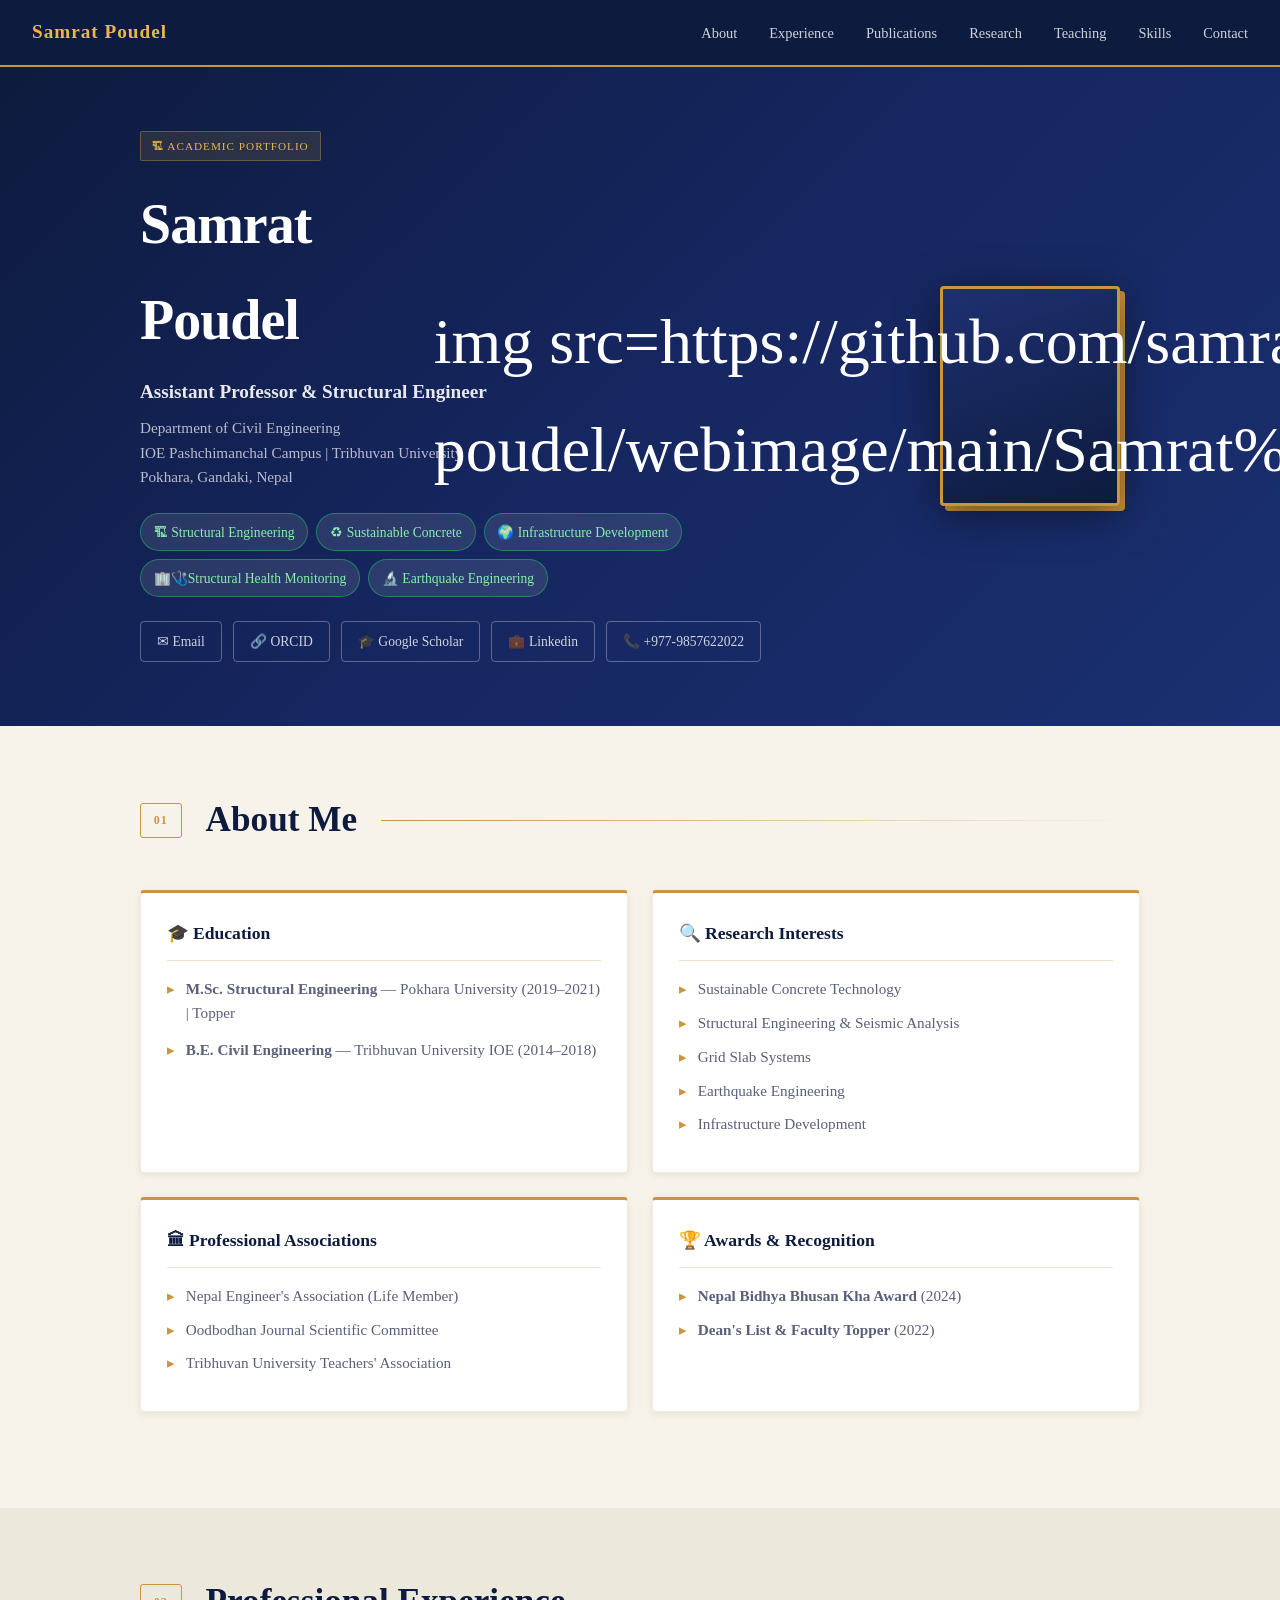
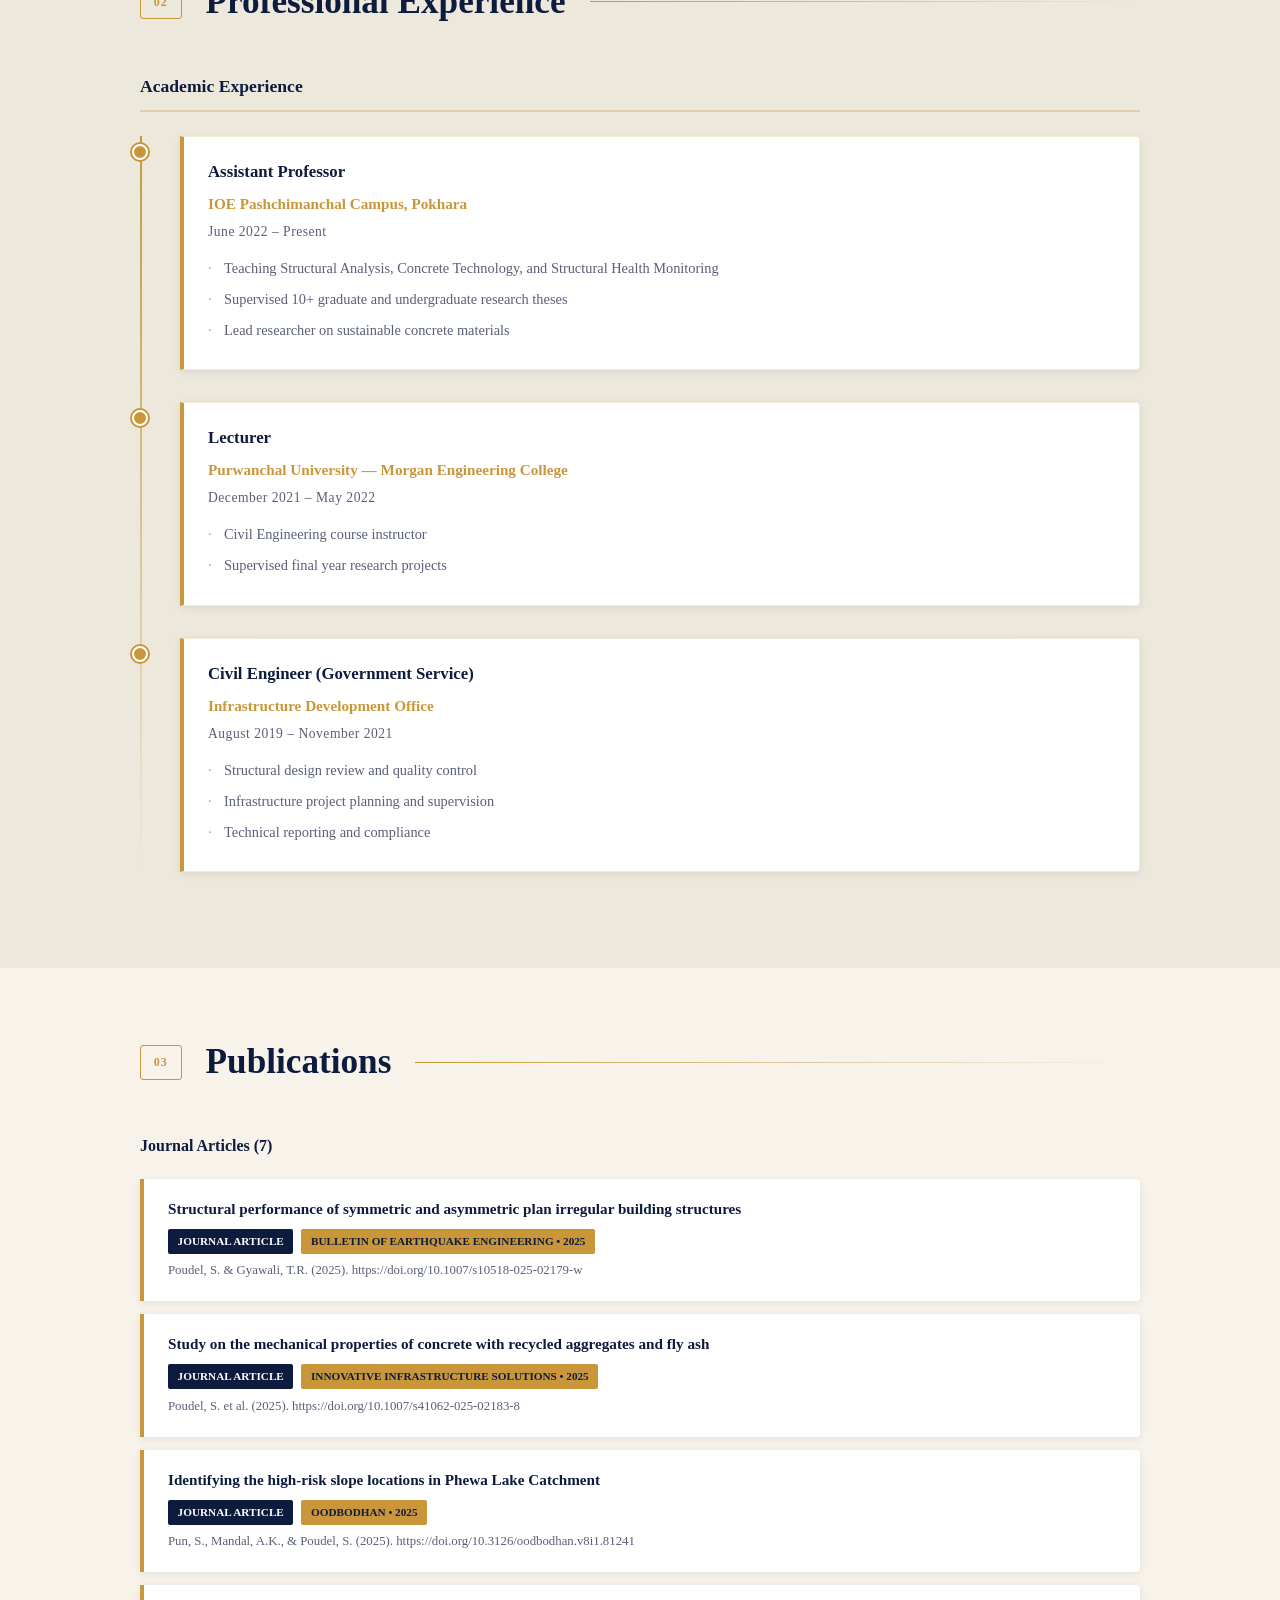
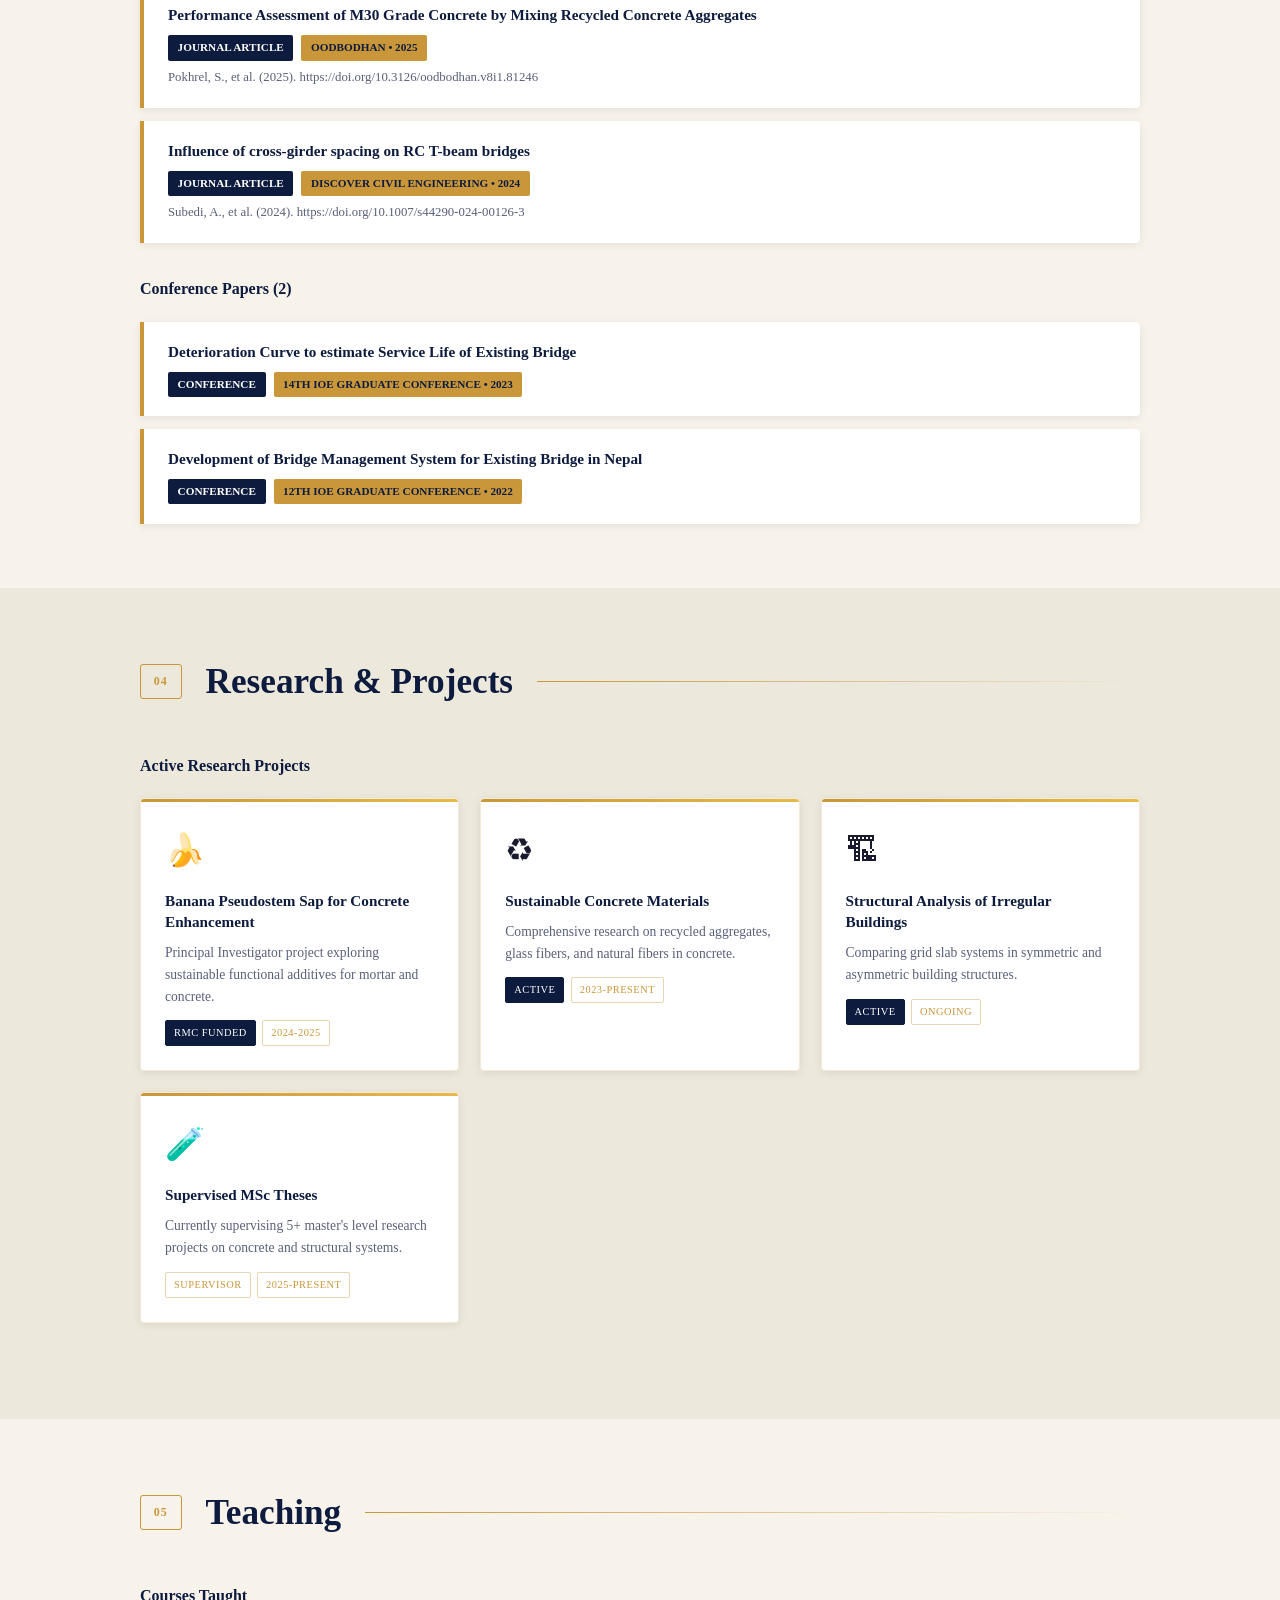
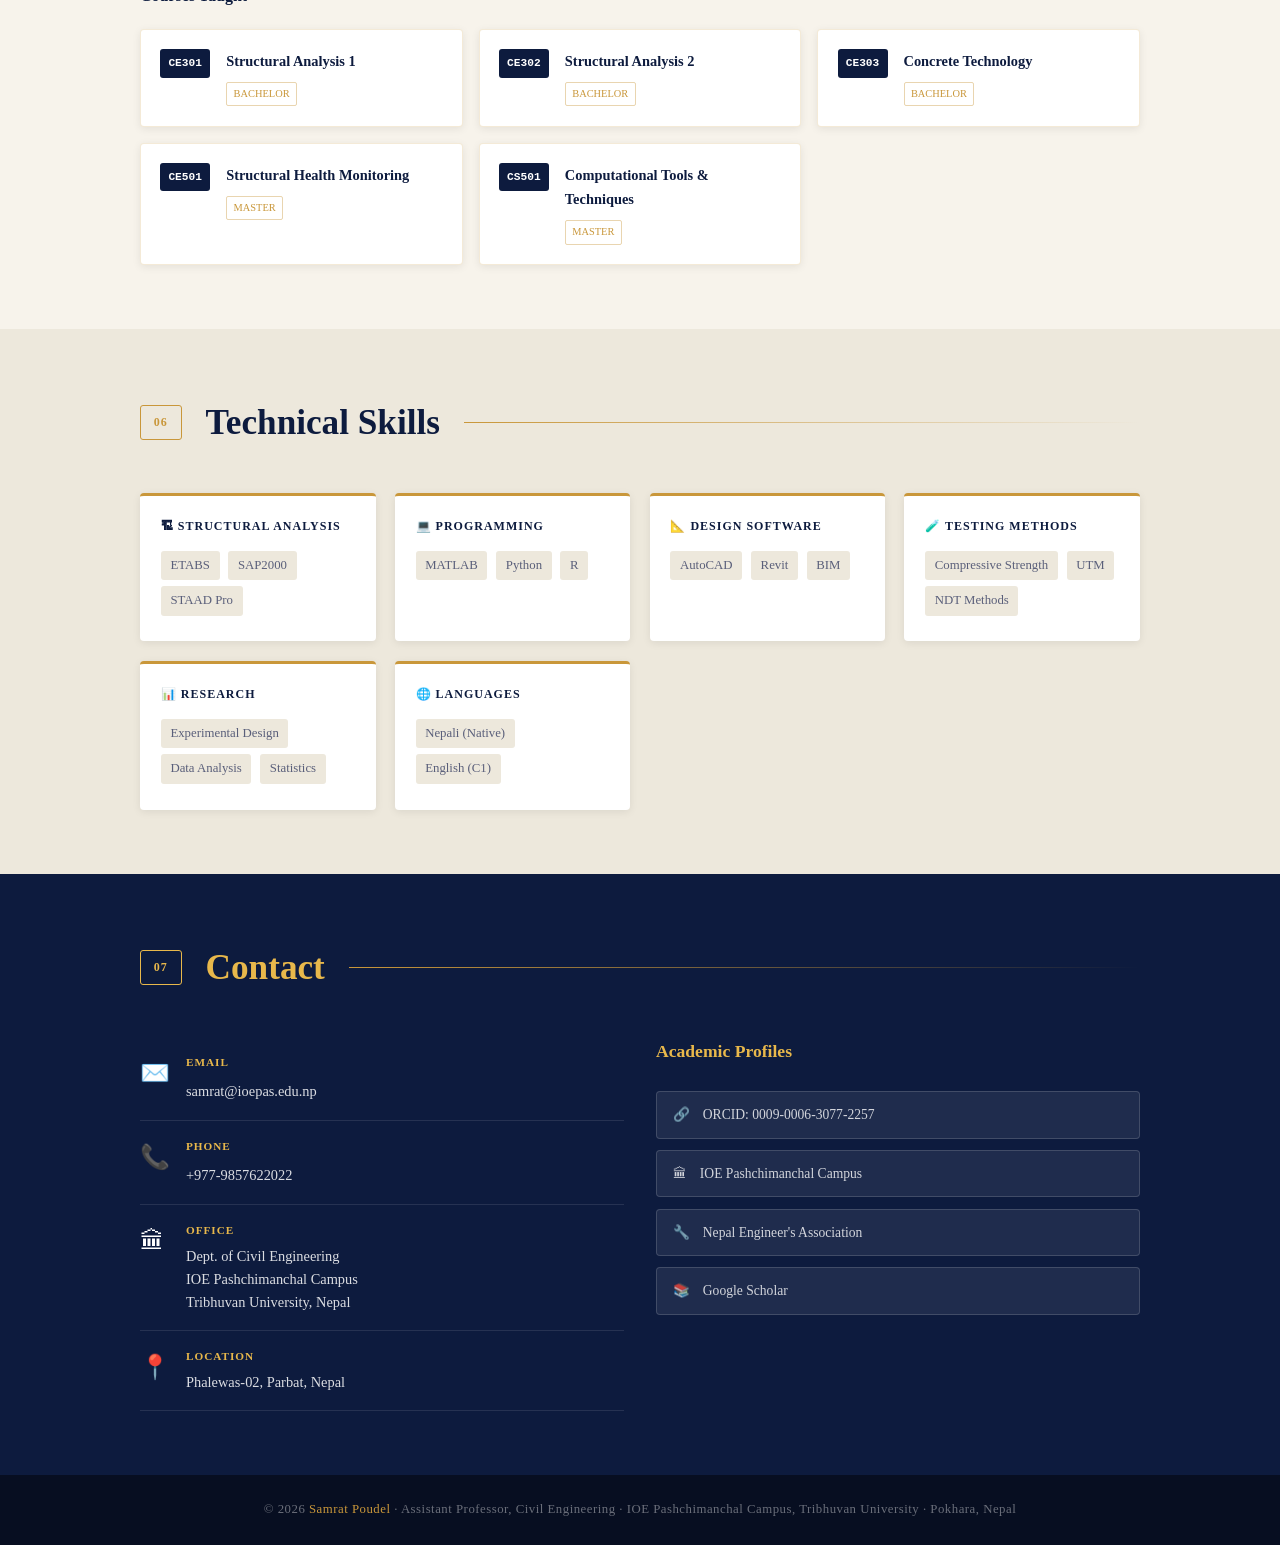
==== index.html @ 05019af2 "Update index.html" ====
<!DOCTYPE html>
<html lang="en">
<head>
  <meta charset="UTF-8">
  <meta name="viewport" content="width=device-width, initial-scale=1.0">
  <title>Samrat Poudel - Assistant Professor, Structural Engineering</title>
  <meta name="description" content="Samrat Poudel - Assistant Professor at IOE Pashchimanchal Campus. Specializing in Structural Engineering, Sustainable Concrete Technology, and Infrastructure Development.">
  <style>
    * {
      margin: 0;
      padding: 0;
      box-sizing: border-box;
    }
    
    :root {
      --navy: #0d1b3e;
      --gold: #c9973a;
      --gold-light: #e8b84b;
      --cream: #f7f3eb;
      --warm: #ede8dc;
      --text: #1a1a2e;
      --muted: #5a5f7a;
      --white: #ffffff;
    }
    
    html {
      scroll-behavior: smooth;
    }
    
    body {
      font-family: 'Georgia', serif;
      background: var(--cream);
      color: var(--text);
      line-height: 1.7;
      font-size: 16px;
    }
    
    /* Navigation */
    nav {
      position: sticky;
      top: 0;
      z-index: 200;
      background: var(--navy);
      border-bottom: 2px solid var(--gold);
      padding: 1rem 2rem;
      display: flex;
      justify-content: space-between;
      align-items: center;
    }
    
    .nav-brand {
      font-size: 1.2rem;
      color: var(--gold-light);
      font-weight: bold;
      letter-spacing: 1px;
    }
    
    .nav-links {
      display: flex;
      list-style: none;
      gap: 2rem;
    }
    
    .nav-links a {
      color: rgba(255,255,255,0.8);
      text-decoration: none;
      font-size: 0.9rem;
      transition: color 0.3s;
    }
    
    .nav-links a:hover {
      color: var(--gold-light);
    }
    
    /* Hero Section */
    #hero {
      background: linear-gradient(135deg, var(--navy) 0%, #162660 50%, #1a3070 100%);
      color: var(--white);
      padding: 4rem 2rem;
      position: relative;
      overflow: hidden;
    }
    
    .hero-content {
      max-width: 1000px;
      margin: 0 auto;
      display: grid;
      grid-template-columns: 1fr 200px;
      gap: 2rem;
      align-items: center;
    }
    
    .hero-text h1 {
      font-size: 3.5rem;
      margin-bottom: 0.5rem;
      font-weight: bold;
      letter-spacing: -1px;
    }
    
    .hero-subtitle {
      font-size: 1.2rem;
      color: rgba(255,255,255,0.9);
      margin-bottom: 0.5rem;
      font-weight: bold;
    }
    
    .hero-dept {
      font-size: 0.95rem;
      color: rgba(255,255,255,0.7);
      margin-bottom: 1.5rem;
      line-height: 1.6;
    }
    
    .hero-tags {
      display: flex;
      flex-wrap: wrap;
      gap: 0.5rem;
      margin-bottom: 1.5rem;
    }
    
    .tag {
      background: rgba(255,255,255,0.1);
      border: 1px solid rgba(34,197,94,0.5);
      color: #86efac;
      padding: 0.4rem 0.8rem;
      border-radius: 20px;
      font-size: 0.85rem;
      font-weight: 500;
    }
    
    .hero-links {
      display: flex;
      flex-wrap: wrap;
      gap: 0.7rem;
    }
    
    .hero-links a {
      display: inline-block;
      padding: 0.5rem 1rem;
      border: 1px solid rgba(255,255,255,0.3);
      color: rgba(255,255,255,0.8);
      text-decoration: none;
      border-radius: 4px;
      font-size: 0.85rem;
      transition: all 0.3s;
    }
    
    .hero-links a:hover {
      background: rgba(201,151,58,0.2);
      border-color: var(--gold);
      color: var(--gold-light);
    }
    
    .hero-photo {
      width: 180px;
      height: 220px;
      border: 3px solid var(--gold);
      border-radius: 4px;
      background: linear-gradient(160deg, #1e3070, #0d1b3e);
      display: flex;
      align-items: center;
      justify-content: center;
      font-size: 4rem;
      box-shadow: 0 8px 40px rgba(0,0,0,0.5), 5px 5px 0 var(--gold);
    }
    
    /* Sections */
    section {
      padding: 4rem 2rem;
    }
    
    .bg-cream { background: var(--cream); }
    .bg-warm { background: var(--warm); }
    .bg-navy { background: var(--navy); color: var(--white); }
    
    .section-container {
      max-width: 1000px;
      margin: 0 auto;
    }
    
    .section-header {
      display: flex;
      align-items: center;
      gap: 1.5rem;
      margin-bottom: 2.5rem;
    }
    
    .section-num {
      font-size: 0.75rem;
      color: var(--gold);
      border: 1px solid var(--gold);
      padding: 0.4rem 0.8rem;
      border-radius: 3px;
      font-weight: bold;
      text-transform: uppercase;
      letter-spacing: 1px;
    }
    
    .section-title {
      font-size: 2.2rem;
      color: var(--navy);
      font-weight: bold;
    }
    
    .bg-navy .section-title {
      color: var(--gold-light);
    }
    
    .section-line {
      flex: 1;
      height: 1px;
      background: linear-gradient(90deg, var(--gold), transparent);
    }
    
    /* Info Cards */
    .info-grid {
      display: grid;
      grid-template-columns: 1fr 1fr;
      gap: 1.5rem;
      margin-bottom: 2rem;
    }
    
    .info-card {
      background: var(--white);
      border: 1px solid rgba(201,151,58,0.2);
      border-top: 3px solid var(--gold);
      border-radius: 4px;
      padding: 1.6rem;
      box-shadow: 0 2px 8px rgba(0,0,0,0.08);
    }
    
    .info-card h3 {
      font-size: 1.1rem;
      color: var(--navy);
      margin-bottom: 1rem;
      padding-bottom: 0.7rem;
      border-bottom: 1px solid rgba(201,151,58,0.3);
    }
    
    .info-card ul {
      list-style: none;
    }
    
    .info-card li {
      color: var(--muted);
      margin-bottom: 0.6rem;
      padding-left: 1.2rem;
      position: relative;
      font-size: 0.95rem;
      line-height: 1.6;
    }
    
    .info-card li:before {
      content: '▸';
      color: var(--gold);
      position: absolute;
      left: 0;
    }
    
    /* Timeline */
    .timeline {
      position: relative;
      padding-left: 2.5rem;
    }
    
    .timeline:before {
      content: '';
      position: absolute;
      left: 0;
      top: 0;
      bottom: 0;
      width: 2px;
      background: linear-gradient(180deg, var(--gold), transparent);
    }
    
    .timeline-item {
      position: relative;
      margin-bottom: 2rem;
    }
    
    .timeline-item:before {
      content: '';
      position: absolute;
      left: -3rem;
      top: 0.5rem;
      width: 12px;
      height: 12px;
      border-radius: 50%;
      background: var(--gold);
      border: 2px solid var(--white);
      box-shadow: 0 0 0 2px var(--gold);
    }
    
    .timeline-card {
      background: var(--white);
      border: 1px solid rgba(201,151,58,0.2);
      border-left: 4px solid var(--gold);
      border-radius: 0 4px 4px 0;
      padding: 1.3rem 1.5rem;
      box-shadow: 0 2px 8px rgba(0,0,0,0.08);
      transition: transform 0.2s;
    }
    
    .timeline-card:hover {
      transform: translateX(4px);
    }
    
    .timeline-role {
      font-size: 1.05rem;
      color: var(--navy);
      font-weight: bold;
      margin-bottom: 0.3rem;
    }
    
    .timeline-org {
      color: var(--gold);
      font-weight: 600;
      font-size: 0.95rem;
      margin-bottom: 0.2rem;
    }
    
    .timeline-date {
      color: var(--muted);
      font-size: 0.85rem;
      margin-bottom: 0.8rem;
      letter-spacing: 0.5px;
    }
    
    .timeline-card ul {
      list-style: none;
    }
    
    .timeline-card li {
      color: var(--muted);
      font-size: 0.9rem;
      margin-bottom: 0.4rem;
      padding-left: 1rem;
      position: relative;
    }
    
    .timeline-card li:before {
      content: '·';
      color: var(--gold);
      position: absolute;
      left: 0;
    }
    
    /* Publications */
    .pub-list {
      display: flex;
      flex-direction: column;
      gap: 0.8rem;
    }
    
    .pub-item {
      background: var(--white);
      border-left: 4px solid var(--gold);
      border-radius: 0 4px 4px 0;
      padding: 1.2rem 1.5rem;
      box-shadow: 0 2px 8px rgba(0,0,0,0.08);
      transition: transform 0.2s;
    }
    
    .pub-item:hover {
      transform: translateX(4px);
    }
    
    .pub-title {
      font-size: 0.95rem;
      color: var(--navy);
      font-weight: bold;
      margin-bottom: 0.5rem;
      line-height: 1.5;
    }
    
    .pub-meta {
      display: flex;
      gap: 0.5rem;
      flex-wrap: wrap;
      margin-top: 0.5rem;
      font-size: 0.8rem;
    }
    
    .badge-pub {
      background: var(--navy);
      color: var(--white);
      padding: 0.2rem 0.6rem;
      border-radius: 2px;
      text-transform: uppercase;
      font-size: 0.7rem;
      font-weight: 600;
    }
    
    .badge-pub.gold {
      background: var(--gold);
      color: var(--navy);
    }
    
    .pub-cite {
      font-size: 0.8rem;
      color: var(--muted);
      margin-top: 0.4rem;
    }
    
    /* Cards Grid */
    .cards-grid {
      display: grid;
      grid-template-columns: repeat(auto-fill, minmax(280px, 1fr));
      gap: 1.3rem;
      margin-bottom: 2rem;
    }
    
    .card {
      background: var(--white);
      border: 1px solid rgba(201,151,58,0.2);
      border-radius: 4px;
      padding: 1.5rem;
      box-shadow: 0 2px 8px rgba(0,0,0,0.08);
      position: relative;
      overflow: hidden;
      transition: transform 0.2s, box-shadow 0.2s;
    }
    
    .card:before {
      content: '';
      position: absolute;
      top: 0;
      left: 0;
      right: 0;
      height: 3px;
      background: linear-gradient(90deg, var(--gold), var(--gold-light));
    }
    
    .card:hover {
      transform: translateY(-4px);
      box-shadow: 0 8px 24px rgba(0,0,0,0.12);
    }
    
    .card-icon {
      font-size: 2rem;
      margin-bottom: 0.8rem;
    }
    
    .card h3 {
      font-size: 0.95rem;
      color: var(--navy);
      margin-bottom: 0.6rem;
      line-height: 1.4;
      font-weight: bold;
    }
    
    .card p {
      font-size: 0.85rem;
      color: var(--muted);
      line-height: 1.6;
    }
    
    .card-tags {
      display: flex;
      flex-wrap: wrap;
      gap: 0.4rem;
      margin-top: 0.8rem;
    }
    
    .card-tag {
      font-size: 0.65rem;
      color: var(--gold);
      border: 1px solid rgba(201,151,58,0.4);
      padding: 0.2rem 0.5rem;
      border-radius: 2px;
      text-transform: uppercase;
      letter-spacing: 0.5px;
    }
    
    .card-tag.active {
      background: var(--navy);
      color: var(--white);
      border-color: var(--navy);
    }
    
    /* Courses */
    .courses-grid {
      display: grid;
      grid-template-columns: repeat(auto-fill, minmax(240px, 1fr));
      gap: 1rem;
    }
    
    .course-card {
      background: var(--white);
      border: 1px solid rgba(201,151,58,0.2);
      border-radius: 4px;
      padding: 1.2rem;
      box-shadow: 0 2px 8px rgba(0,0,0,0.08);
      display: flex;
      gap: 1rem;
      align-items: flex-start;
      transition: transform 0.2s;
    }
    
    .course-card:hover {
      transform: translateY(-2px);
    }
    
    .course-code {
      font-family: monospace;
      font-size: 0.7rem;
      background: var(--navy);
      color: var(--white);
      padding: 0.3rem 0.5rem;
      border-radius: 3px;
      text-align: center;
      min-width: 50px;
      font-weight: 600;
    }
    
    .course-info h4 {
      font-size: 0.9rem;
      color: var(--navy);
      font-weight: bold;
      margin-bottom: 0.3rem;
    }
    
    .course-level {
      display: inline-block;
      font-size: 0.65rem;
      color: var(--gold);
      border: 1px solid rgba(201,151,58,0.4);
      padding: 0.15rem 0.4rem;
      border-radius: 2px;
      text-transform: uppercase;
    }
    
    /* Skills */
    .skills-grid {
      display: grid;
      grid-template-columns: repeat(auto-fill, minmax(200px, 1fr));
      gap: 1.2rem;
    }
    
    .skill-group {
      background: var(--white);
      border-radius: 4px;
      padding: 1.3rem;
      box-shadow: 0 2px 8px rgba(0,0,0,0.08);
      border-top: 3px solid var(--gold);
    }
    
    .skill-group h4 {
      font-size: 0.75rem;
      color: var(--navy);
      text-transform: uppercase;
      letter-spacing: 1px;
      margin-bottom: 0.8rem;
      font-weight: bold;
    }
    
    .skill-pill {
      display: inline-block;
      font-size: 0.8rem;
      color: var(--muted);
      background: var(--warm);
      border-radius: 3px;
      padding: 0.25rem 0.6rem;
      margin-bottom: 0.3rem;
      margin-right: 0.3rem;
    }
    
    /* Contact */
    .contact-grid {
      display: grid;
      grid-template-columns: 1fr 1fr;
      gap: 2rem;
    }
    
    .contact-item {
      display: flex;
      gap: 1rem;
      padding: 1rem 0;
      border-bottom: 1px solid rgba(255,255,255,0.1);
    }
    
    .contact-icon {
      font-size: 1.5rem;
      min-width: 30px;
    }
    
    .contact-detail h4 {
      font-size: 0.7rem;
      text-transform: uppercase;
      color: var(--gold-light);
      margin-bottom: 0.3rem;
      letter-spacing: 1px;
      font-weight: bold;
    }
    
    .contact-detail p, .contact-detail a {
      font-size: 0.9rem;
      color: rgba(255,255,255,0.85);
      text-decoration: none;
      line-height: 1.6;
    }
    
    .contact-detail a:hover {
      color: var(--gold-light);
    }
    
    .profile-links {
      display: flex;
      flex-direction: column;
      gap: 0.7rem;
    }
    
    .profile-links h3 {
      font-size: 1.1rem;
      color: var(--gold-light);
      margin-bottom: 0.8rem;
      font-weight: bold;
    }
    
    .profile-link {
      display: flex;
      align-items: center;
      gap: 0.8rem;
      padding: 0.7rem 1rem;
      background: rgba(255,255,255,0.08);
      border: 1px solid rgba(255,255,255,0.15);
      border-radius: 4px;
      text-decoration: none;
      color: rgba(255,255,255,0.8);
      font-size: 0.85rem;
      transition: all 0.3s;
    }
    
    .profile-link:hover {
      background: rgba(201,151,58,0.15);
      border-color: rgba(201,151,58,0.4);
      color: var(--gold-light);
    }
    
    /* Footer */
    footer {
      background: #070e21;
      color: rgba(255,255,255,0.4);
      text-align: center;
      padding: 1.5rem;
      font-size: 0.8rem;
      letter-spacing: 0.5px;
    }
    
    footer span {
      color: var(--gold);
    }
    
    /* Responsive */
    @media (max-width: 768px) {
      .hero-content {
        grid-template-columns: 1fr;
      }
      
      .hero-photo {
        display: none;
      }
      
      .info-grid, .contact-grid {
        grid-template-columns: 1fr;
      }
      
      .nav-links {
        display: none;
      }
      
      .section-title {
        font-size: 1.8rem;
      }
      
      .hero-text h1 {
        font-size: 2.5rem;
      }
    }
  </style>
</head>
<body>

<!-- Navigation -->
<nav>
  <div class="nav-brand">Samrat Poudel</div>
  <ul class="nav-links">
    <li><a href="#about">About</a></li>
    <li><a href="#experience">Experience</a></li>
    <li><a href="#publications">Publications</a></li>
    <li><a href="#research">Research</a></li>
    <li><a href="#teaching">Teaching</a></li>
    <li><a href="#skills">Skills</a></li>
    <li><a href="#contact">Contact</a></li>
  </ul>
</nav>

<!-- Hero -->
<section id="hero">
  <div class="hero-content">
    <div class="hero-text">
      <div class="hero-tag" style="display: inline-block; font-size: 0.7rem; color: var(--gold-light); background: rgba(201,151,58,0.15); border: 1px solid rgba(201,151,58,0.4); padding: 0.3rem 0.7rem; border-radius: 2px; margin-bottom: 1rem; text-transform: uppercase; letter-spacing: 1px;">🏗 Academic Portfolio</div>
      <h1>Samrat<br>Poudel</h1>
      <p class="hero-subtitle">Assistant Professor & Structural Engineer </p>
      <p class="hero-dept">Department of Civil Engineering<br>IOE Pashchimanchal Campus | Tribhuvan University<br>Pokhara, Gandaki, Nepal</p>
      <div class="hero-tags">
        <span class="tag">🏗 Structural Engineering</span>
        <span class="tag">♻ Sustainable Concrete</span>
        <span class="tag">🌍 Infrastructure Development</span>
        <span class="tag">🏢🩺Structural Health Monitoring</span>
        <span class="tag">🔬 Earthquake Engineering</span>
      </div>
      <div class="hero-links">
        <a href="mailto:samrat@ioepas.edu.np">✉ Email</a>
        <a href="https://orcid.org/0009-0006-3077-2257" target="_blank">🔗 ORCID</a>
        <a href="https://scholar.google.com/citations?user=jERHrbAAAAAJ&hl=en&authuser=2">🎓 Google Scholar</a>
        <a href="https://www.linkedin.com/in/samrat-poudel-b342bb174/">💼 Linkedin</a>
        <a href="tel:+9779857622022">📞 +977-9857622022</a>
      </div>
    </div>
    <div class="hero-photo">img src=https://github.com/samrat-poudel/webimage/main/Samrat%20Photo.jpeg</div>
  </div>
</section>

<!-- About -->
<section id="about" class="bg-cream">
  <div class="section-container">
    <div class="section-header">
      <span class="section-num">01</span>
      <h2 class="section-title">About Me</h2>
      <div class="section-line"></div>
    </div>
    <div class="info-grid">
      <div class="info-card">
        <h3>🎓 Education</h3>
        <ul>
          <li><strong>M.Sc. Structural Engineering</strong> — Pokhara University (2019–2021) | Topper</li>
          <li style="margin-top: 0.8rem;"><strong>B.E. Civil Engineering</strong> — Tribhuvan University IOE (2014–2018)</li>
        </ul>
      </div>
      <div class="info-card">
        <h3>🔍 Research Interests</h3>
        <ul>
          <li>Sustainable Concrete Technology</li>
          <li>Structural Engineering & Seismic Analysis</li>
          <li>Grid Slab Systems</li>
          <li>Earthquake Engineering</li>
          <li>Infrastructure Development</li>
        </ul>
      </div>
      <div class="info-card">
        <h3>🏛 Professional Associations</h3>
        <ul>
          <li>Nepal Engineer's Association (Life Member)</li>
          <li>Oodbodhan Journal Scientific Committee</li>
          <li>Tribhuvan University Teachers' Association</li>
        </ul>
      </div>
      <div class="info-card">
        <h3>🏆 Awards & Recognition</h3>
        <ul>
          <li><strong>Nepal Bidhya Bhusan Kha Award</strong> (2024)</li>
          <li><strong>Dean's List & Faculty Topper</strong> (2022)</li>
        </ul>
      </div>
    </div>
  </div>
</section>

<!-- Experience -->
<section id="experience" class="bg-warm">
  <div class="section-container">
    <div class="section-header">
      <span class="section-num">02</span>
      <h2 class="section-title">Professional Experience</h2>
      <div class="section-line"></div>
    </div>
    
    <h3 style="font-size: 1.1rem; color: var(--navy); margin-bottom: 1.5rem; padding-bottom: 0.5rem; border-bottom: 2px solid rgba(201,151,58,0.3); font-weight: bold;">Academic Experience</h3>
    
    <div class="timeline">
      <div class="timeline-item">
        <div class="timeline-card">
          <div class="timeline-role">Assistant Professor</div>
          <div class="timeline-org">IOE Pashchimanchal Campus, Pokhara</div>
          <div class="timeline-date">June 2022 – Present</div>
          <ul>
            <li>Teaching Structural Analysis, Concrete Technology, and Structural Health Monitoring</li>
            <li>Supervised 10+ graduate and undergraduate research theses</li>
            <li>Lead researcher on sustainable concrete materials</li>
          </ul>
        </div>
      </div>
      <div class="timeline-item">
        <div class="timeline-card">
          <div class="timeline-role">Lecturer</div>
          <div class="timeline-org">Purwanchal University — Morgan Engineering College</div>
          <div class="timeline-date">December 2021 – May 2022</div>
          <ul>
            <li>Civil Engineering course instructor</li>
            <li>Supervised final year research projects</li>
          </ul>
        </div>
      </div>
      <div class="timeline-item">
        <div class="timeline-card">
          <div class="timeline-role">Civil Engineer (Government Service)</div>
          <div class="timeline-org">Infrastructure Development Office</div>
          <div class="timeline-date">August 2019 – November 2021</div>
          <ul>
            <li>Structural design review and quality control</li>
            <li>Infrastructure project planning and supervision</li>
            <li>Technical reporting and compliance</li>
          </ul>
        </div>
      </div>
    </div>
  </div>
</section>

<!-- Publications -->
<section id="publications" class="bg-cream">
  <div class="section-container">
    <div class="section-header">
      <span class="section-num">03</span>
      <h2 class="section-title">Publications</h2>
      <div class="section-line"></div>
    </div>
    
    <h3 style="font-size: 1rem; color: var(--navy); margin-bottom: 1.2rem; font-weight: bold;">Journal Articles (7)</h3>
    <div class="pub-list">
      <div class="pub-item">
        <div class="pub-title">Structural performance of symmetric and asymmetric plan irregular building structures</div>
        <div class="pub-meta">
          <span class="badge-pub">Journal Article</span>
          <span class="badge-pub gold">Bulletin of Earthquake Engineering • 2025</span>
        </div>
        <div class="pub-cite">Poudel, S. & Gyawali, T.R. (2025). https://doi.org/10.1007/s10518-025-02179-w</div>
      </div>
      <div class="pub-item">
        <div class="pub-title">Study on the mechanical properties of concrete with recycled aggregates and fly ash</div>
        <div class="pub-meta">
          <span class="badge-pub">Journal Article</span>
          <span class="badge-pub gold">Innovative Infrastructure Solutions • 2025</span>
        </div>
        <div class="pub-cite">Poudel, S. et al. (2025). https://doi.org/10.1007/s41062-025-02183-8</div>
      </div>
      <div class="pub-item">
        <div class="pub-title">Identifying the high-risk slope locations in Phewa Lake Catchment</div>
        <div class="pub-meta">
          <span class="badge-pub">Journal Article</span>
          <span class="badge-pub gold">OODBODHAN • 2025</span>
        </div>
        <div class="pub-cite">Pun, S., Mandal, A.K., & Poudel, S. (2025). https://doi.org/10.3126/oodbodhan.v8i1.81241</div>
      </div>
      <div class="pub-item">
        <div class="pub-title">Performance Assessment of M30 Grade Concrete by Mixing Recycled Concrete Aggregates</div>
        <div class="pub-meta">
          <span class="badge-pub">Journal Article</span>
          <span class="badge-pub gold">OODBODHAN • 2025</span>
        </div>
        <div class="pub-cite">Pokhrel, S., et al. (2025). https://doi.org/10.3126/oodbodhan.v8i1.81246</div>
      </div>
      <div class="pub-item">
        <div class="pub-title">Influence of cross-girder spacing on RC T-beam bridges</div>
        <div class="pub-meta">
          <span class="badge-pub">Journal Article</span>
          <span class="badge-pub gold">Discover Civil Engineering • 2024</span>
        </div>
        <div class="pub-cite">Subedi, A., et al. (2024). https://doi.org/10.1007/s44290-024-00126-3</div>
      </div>
    </div>
    
    <h3 style="font-size: 1rem; color: var(--navy); margin-bottom: 1.2rem; margin-top: 2rem; font-weight: bold;">Conference Papers (2)</h3>
    <div class="pub-list">
      <div class="pub-item">
        <div class="pub-title">Deterioration Curve to estimate Service Life of Existing Bridge</div>
        <div class="pub-meta">
          <span class="badge-pub">Conference</span>
          <span class="badge-pub gold">14th IOE Graduate Conference • 2023</span>
        </div>
      </div>
      <div class="pub-item">
        <div class="pub-title">Development of Bridge Management System for Existing Bridge in Nepal</div>
        <div class="pub-meta">
          <span class="badge-pub">Conference</span>
          <span class="badge-pub gold">12th IOE Graduate Conference • 2022</span>
        </div>
      </div>
    </div>
  </div>
</section>

<!-- Research -->
<section id="research" class="bg-warm">
  <div class="section-container">
    <div class="section-header">
      <span class="section-num">04</span>
      <h2 class="section-title">Research & Projects</h2>
      <div class="section-line"></div>
    </div>
    
    <h3 style="font-size: 1rem; color: var(--navy); margin-bottom: 1.2rem; font-weight: bold;">Active Research Projects</h3>
    <div class="cards-grid">
      <div class="card">
        <div class="card-icon">🍌</div>
        <h3>Banana Pseudostem Sap for Concrete Enhancement</h3>
        <p>Principal Investigator project exploring sustainable functional additives for mortar and concrete.</p>
        <div class="card-tags">
          <span class="card-tag active">RMC Funded</span>
          <span class="card-tag">2024-2025</span>
        </div>
      </div>
      <div class="card">
        <div class="card-icon">♻</div>
        <h3>Sustainable Concrete Materials</h3>
        <p>Comprehensive research on recycled aggregates, glass fibers, and natural fibers in concrete.</p>
        <div class="card-tags">
          <span class="card-tag active">Active</span>
          <span class="card-tag">2023-Present</span>
        </div>
      </div>
      <div class="card">
        <div class="card-icon">🏗</div>
        <h3>Structural Analysis of Irregular Buildings</h3>
        <p>Comparing grid slab systems in symmetric and asymmetric building structures.</p>
        <div class="card-tags">
          <span class="card-tag active">Active</span>
          <span class="card-tag">Ongoing</span>
        </div>
      </div>
      <div class="card">
        <div class="card-icon">🧪</div>
        <h3>Supervised MSc Theses</h3>
        <p>Currently supervising 5+ master's level research projects on concrete and structural systems.</p>
        <div class="card-tags">
          <span class="card-tag">Supervisor</span>
          <span class="card-tag">2025-Present</span>
        </div>
      </div>
    </div>
  </div>
</section>

<!-- Teaching -->
<section id="teaching" class="bg-cream">
  <div class="section-container">
    <div class="section-header">
      <span class="section-num">05</span>
      <h2 class="section-title">Teaching</h2>
      <div class="section-line"></div>
    </div>
    
    <h3 style="font-size: 1rem; color: var(--navy); margin-bottom: 1.2rem; font-weight: bold;">Courses Taught</h3>
    <div class="courses-grid">
      <div class="course-card">
        <span class="course-code">CE301</span>
        <div class="course-info">
          <h4>Structural Analysis 1</h4>
          <span class="course-level">Bachelor</span>
        </div>
      </div>
      <div class="course-card">
        <span class="course-code">CE302</span>
        <div class="course-info">
          <h4>Structural Analysis 2</h4>
          <span class="course-level">Bachelor</span>
        </div>
      </div>
      <div class="course-card">
        <span class="course-code">CE303</span>
        <div class="course-info">
          <h4>Concrete Technology</h4>
          <span class="course-level">Bachelor</span>
        </div>
      </div>
      <div class="course-card">
        <span class="course-code">CE501</span>
        <div class="course-info">
          <h4>Structural Health Monitoring</h4>
          <span class="course-level">Master</span>
        </div>
      </div>
      <div class="course-card">
        <span class="course-code">CS501</span>
        <div class="course-info">
          <h4>Computational Tools & Techniques</h4>
          <span class="course-level">Master</span>
        </div>
      </div>
    </div>
  </div>
</section>

<!-- Skills -->
<section id="skills" class="bg-warm">
  <div class="section-container">
    <div class="section-header">
      <span class="section-num">06</span>
      <h2 class="section-title">Technical Skills</h2>
      <div class="section-line"></div>
    </div>
    
    <div class="skills-grid">
      <div class="skill-group">
        <h4>🏗 Structural Analysis</h4>
        <span class="skill-pill">ETABS</span>
        <span class="skill-pill">SAP2000</span>
        <span class="skill-pill">STAAD Pro</span>
      </div>
      <div class="skill-group">
        <h4>💻 Programming</h4>
        <span class="skill-pill">MATLAB</span>
        <span class="skill-pill">Python</span>
        <span class="skill-pill">R</span>
      </div>
      <div class="skill-group">
        <h4>📐 Design Software</h4>
        <span class="skill-pill">AutoCAD</span>
        <span class="skill-pill">Revit</span>
        <span class="skill-pill">BIM</span>
      </div>
      <div class="skill-group">
        <h4>🧪 Testing Methods</h4>
        <span class="skill-pill">Compressive Strength</span>
        <span class="skill-pill">UTM</span>
        <span class="skill-pill">NDT Methods</span>
      </div>
      <div class="skill-group">
        <h4>📊 Research</h4>
        <span class="skill-pill">Experimental Design</span>
        <span class="skill-pill">Data Analysis</span>
        <span class="skill-pill">Statistics</span>
      </div>
      <div class="skill-group">
        <h4>🌐 Languages</h4>
        <span class="skill-pill">Nepali (Native)</span>
        <span class="skill-pill">English (C1)</span>
      </div>
    </div>
  </div>
</section>

<!-- Contact -->
<section id="contact" class="bg-navy">
  <div class="section-container">
    <div class="section-header">
      <span class="section-num" style="border-color: var(--gold-light); color: var(--gold-light);">07</span>
      <h2 class="section-title">Contact</h2>
      <div class="section-line"></div>
    </div>
    
    <div class="contact-grid">
      <div>
        <div class="contact-item">
          <span class="contact-icon">✉️</span>
          <div class="contact-detail">
            <h4>Email</h4>
            <a href="mailto:samrat@ioepas.edu.np">samrat@ioepas.edu.np</a>
          </div>
        </div>
        <div class="contact-item">
          <span class="contact-icon">📞</span>
          <div class="contact-detail">
            <h4>Phone</h4>
            <a href="tel:+9779857622022">+977-9857622022</a>
          </div>
        </div>
        <div class="contact-item">
          <span class="contact-icon">🏛</span>
          <div class="contact-detail">
            <h4>Office</h4>
            <p>Dept. of Civil Engineering<br>IOE Pashchimanchal Campus<br>Tribhuvan University, Nepal</p>
          </div>
        </div>
        <div class="contact-item">
          <span class="contact-icon">📍</span>
          <div class="contact-detail">
            <h4>Location</h4>
            <p>Phalewas-02, Parbat, Nepal</p>
          </div>
        </div>
      </div>
      
      <div class="profile-links">
        <h3>Academic Profiles</h3>
        <a href="https://orcid.org/0009-0006-3077-2257" class="profile-link" target="_blank">
          <span>🔗</span> ORCID: 0009-0006-3077-2257
        </a>
        <a href="http://ioepas.edu.np" class="profile-link" target="_blank">
          <span>🏛</span> IOE Pashchimanchal Campus
        </a>
        <a href="https://www.nepeng.org.np/" class="profile-link" target="_blank">
          <span>🔧</span> Nepal Engineer's Association
        </a>
        <a href="https://scholar.google.com" class="profile-link" target="_blank">
          <span>📚</span> Google Scholar
        </a>
      </div>
    </div>
  </div>
</section>

<!-- Footer -->
<footer>
  <p>© 2026 <span>Samrat Poudel</span> · Assistant Professor, Civil Engineering · IOE Pashchimanchal Campus, Tribhuvan University · Pokhara, Nepal</p>
</footer>

</body>
</html>
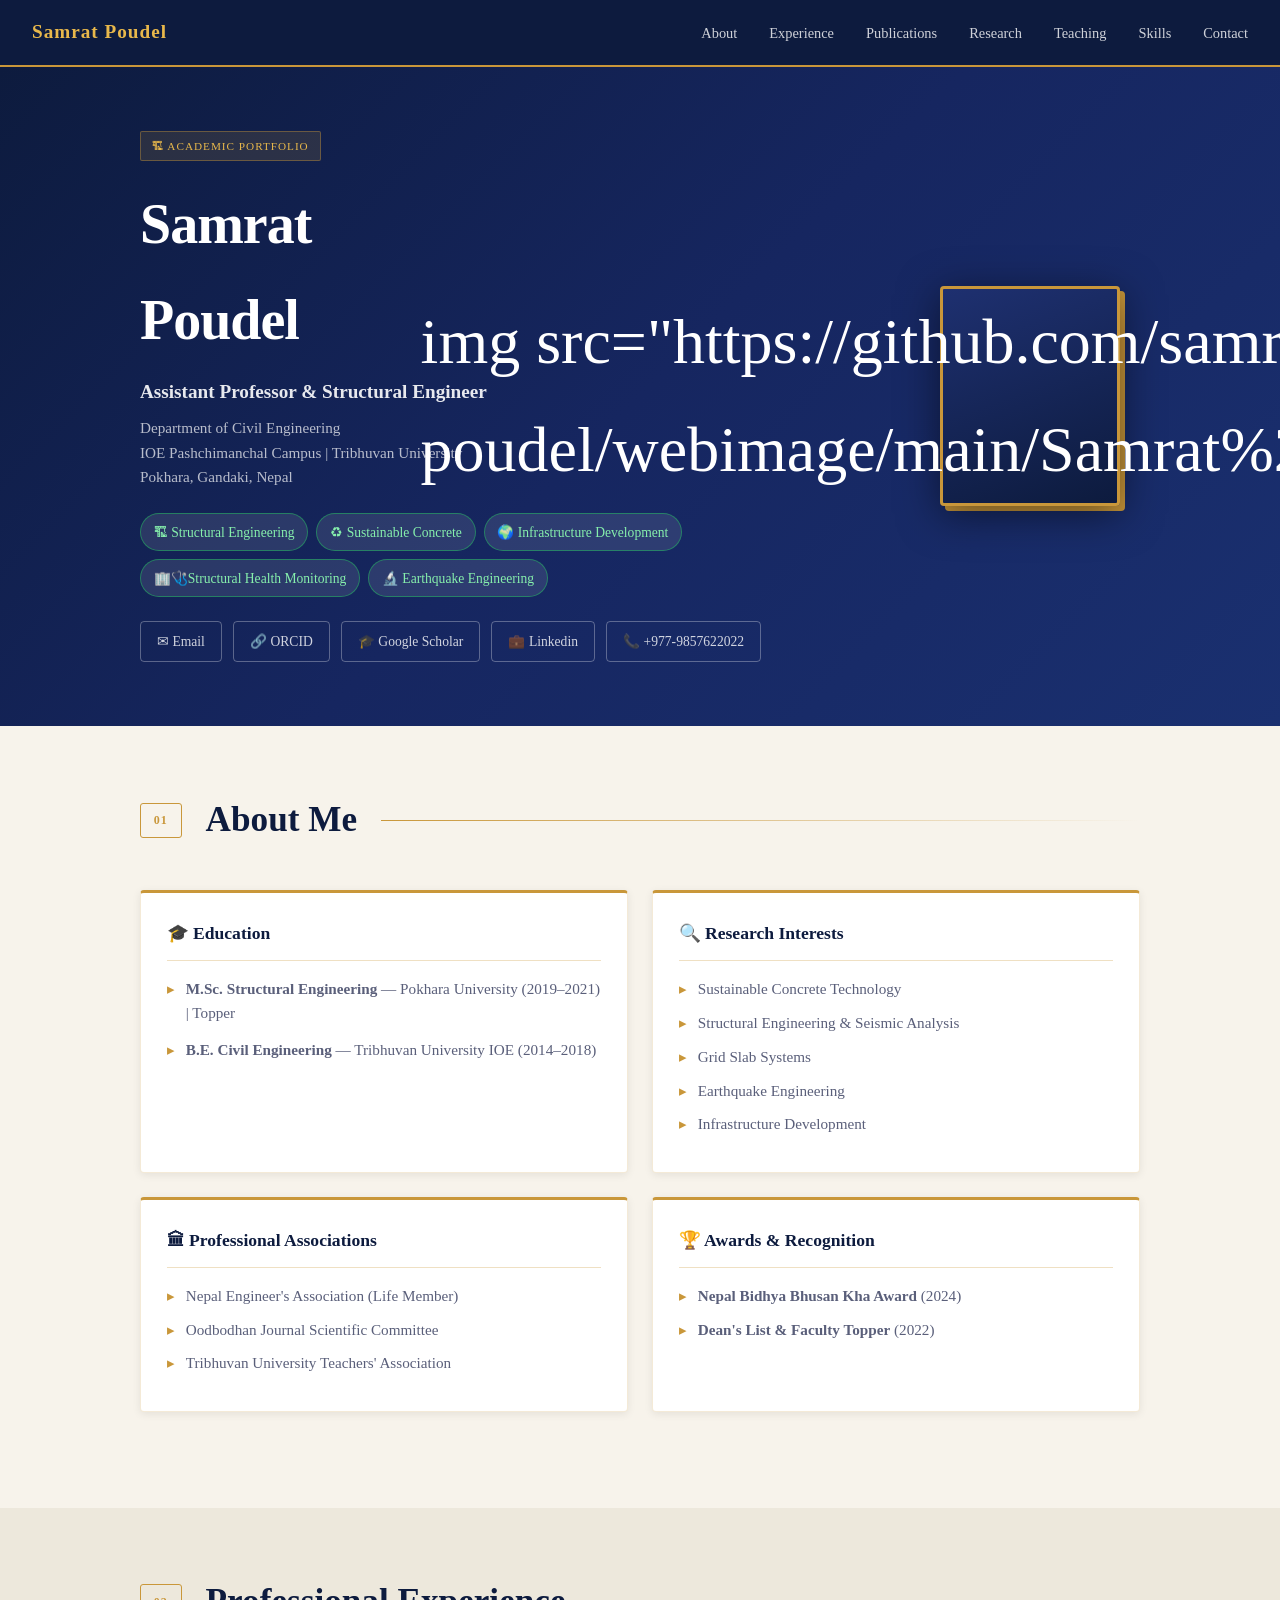
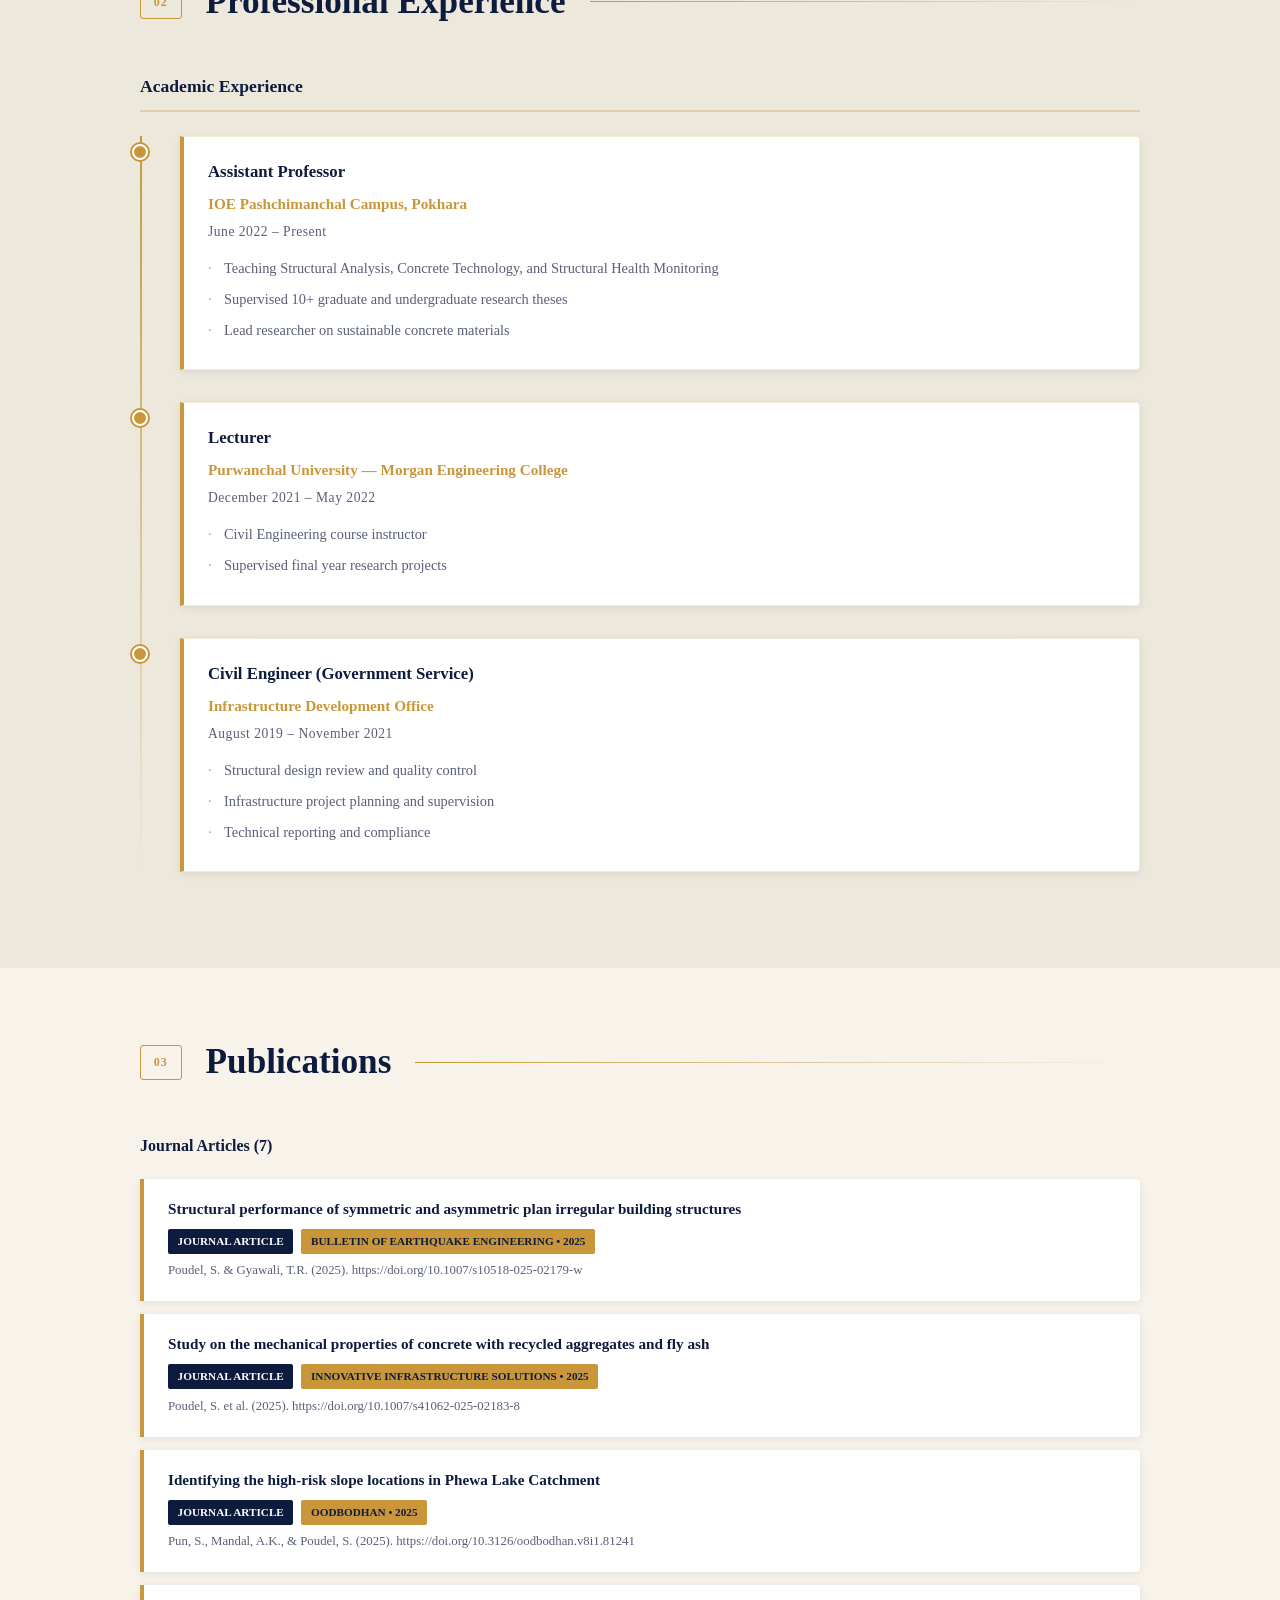
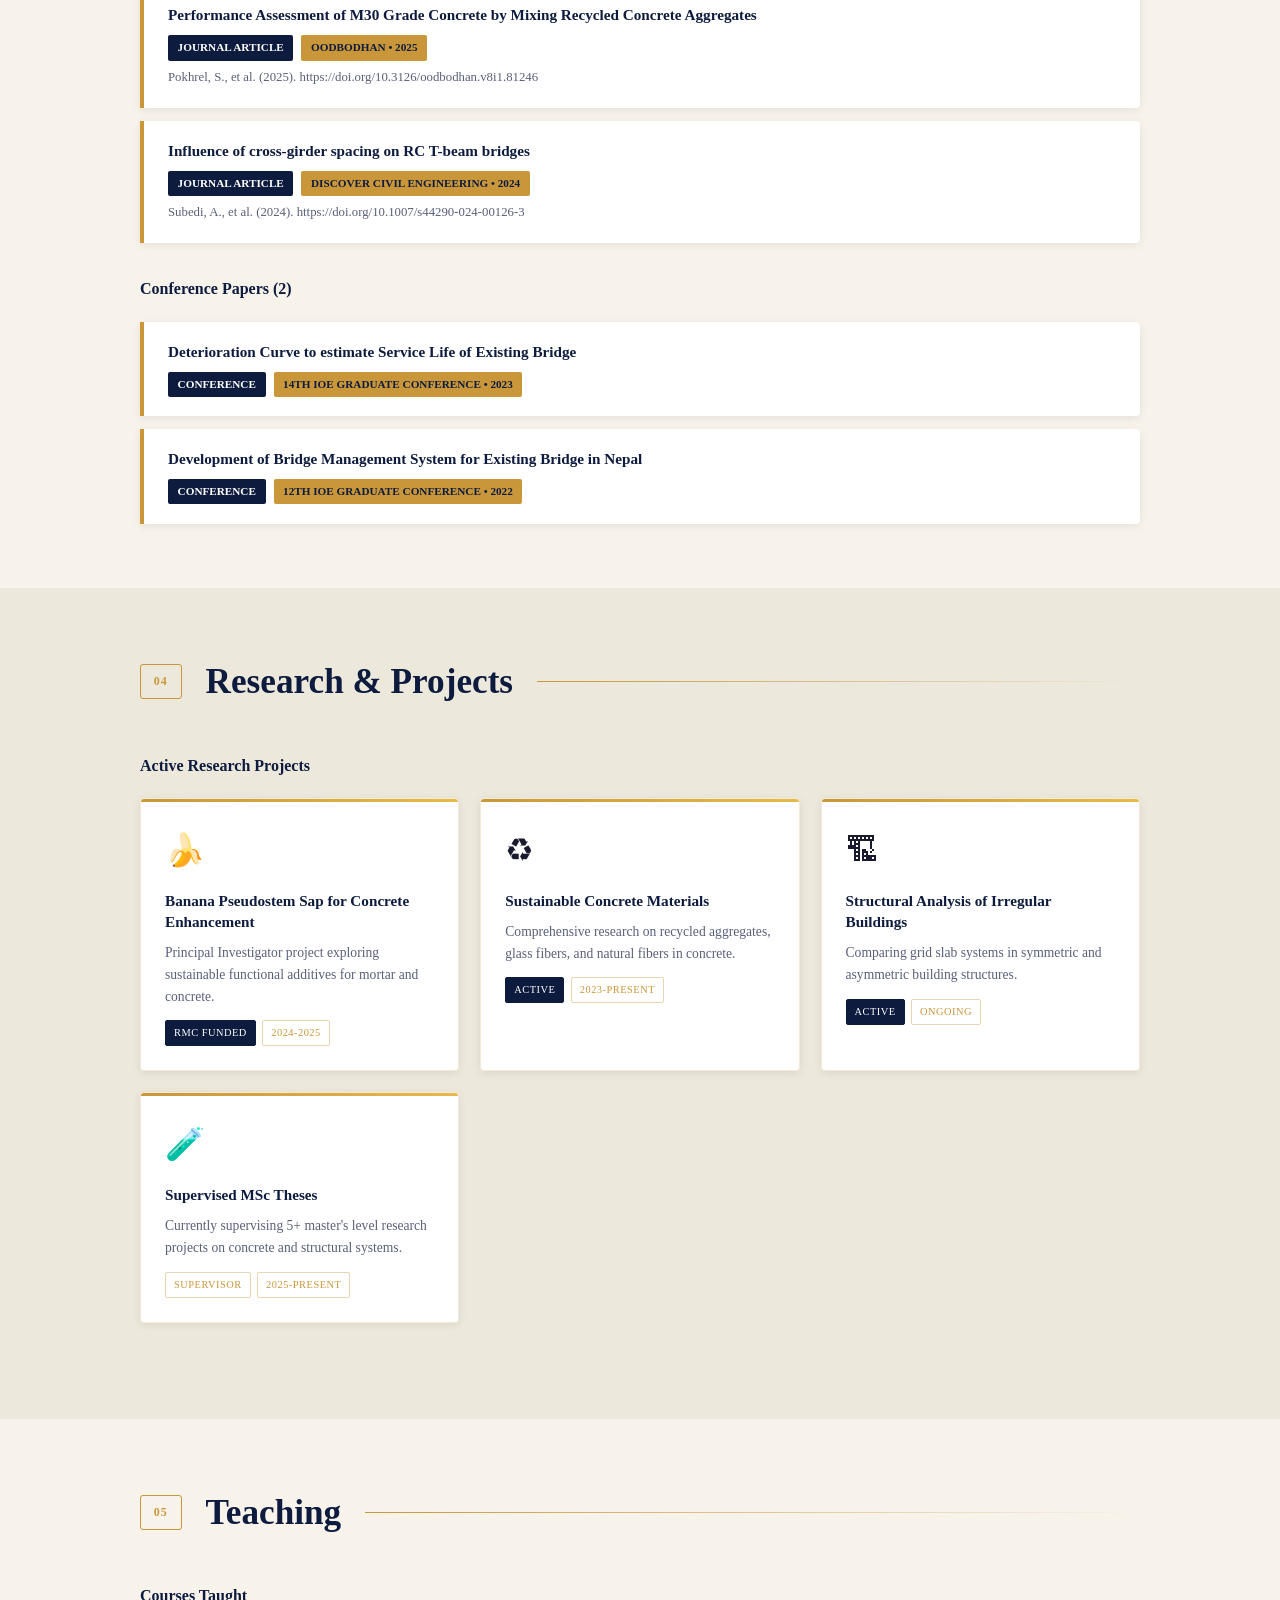
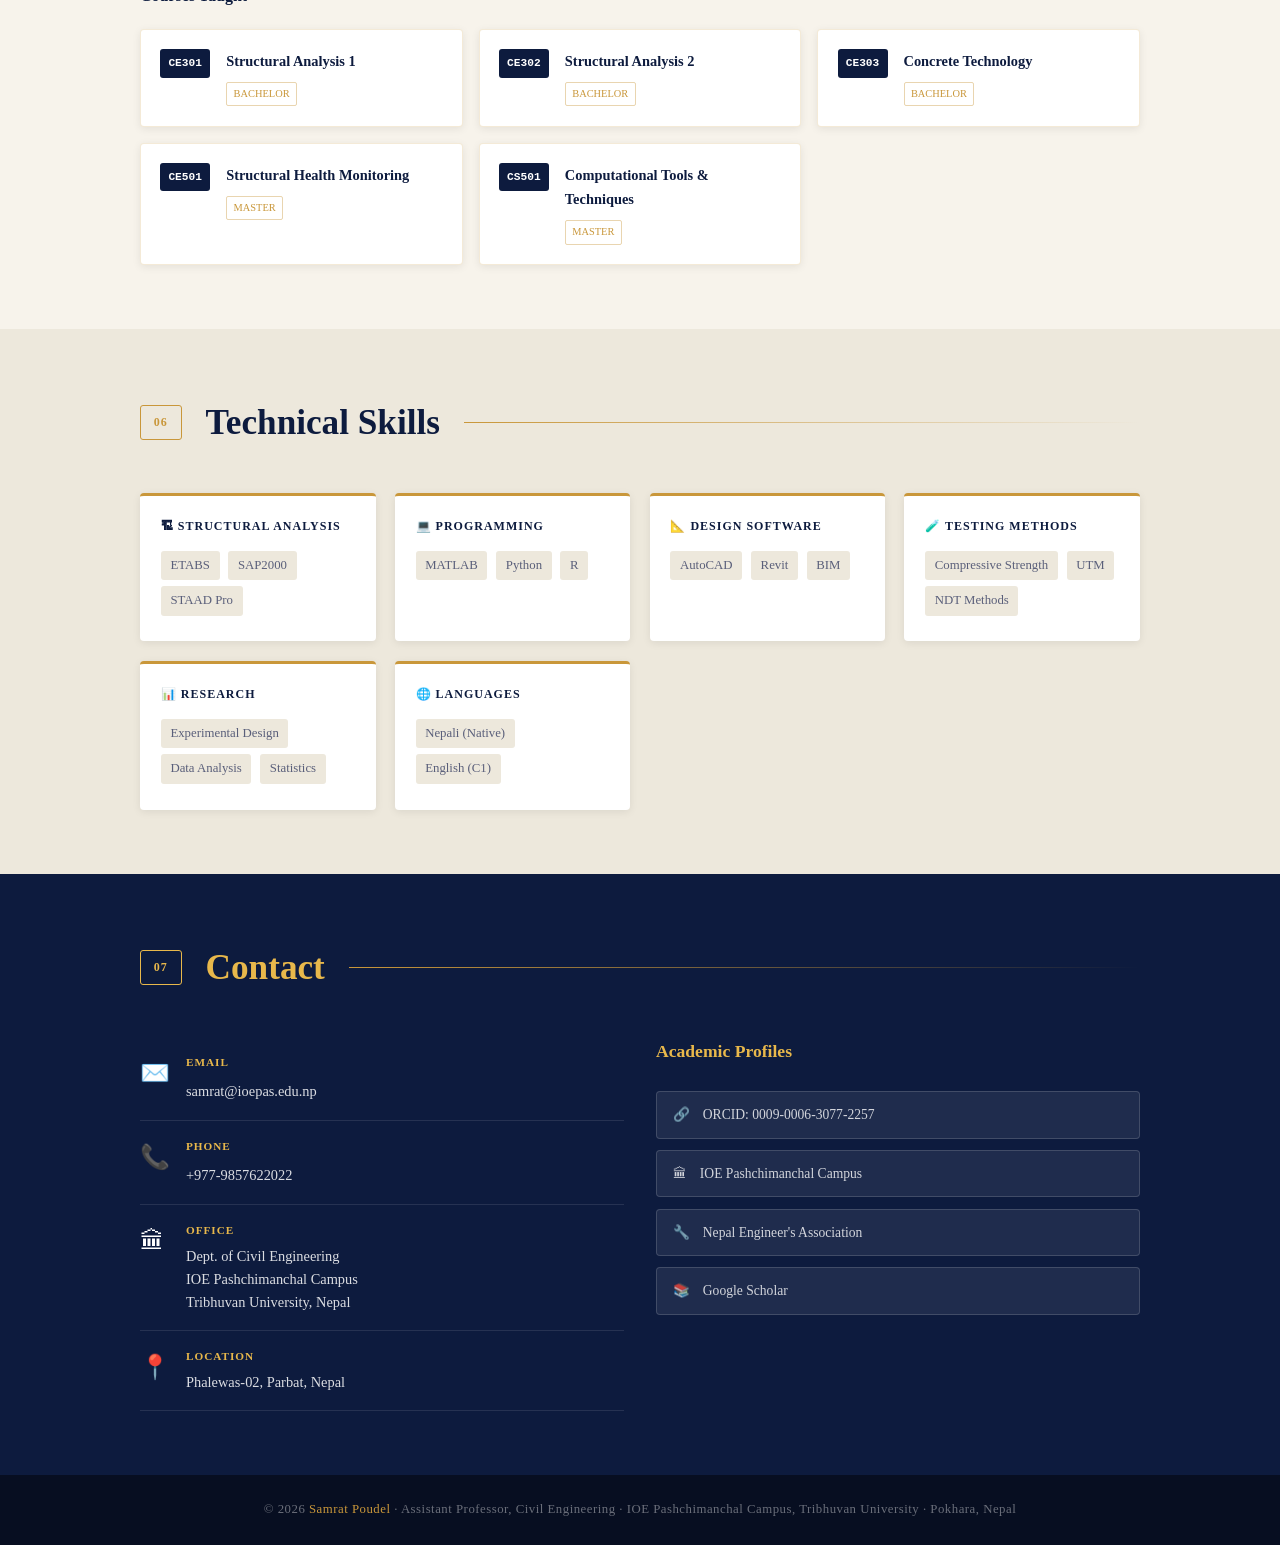
==== commit 05ed7692: "Update index.html" ====
--- a/index.html
+++ b/index.html
@@ -718,7 +718,7 @@
         <a href="tel:+9779857622022">📞 +977-9857622022</a>
       </div>
     </div>
-    <div class="hero-photo">img src=https://github.com/samrat-poudel/webimage/main/Samrat%20Photo.jpeg</div>
+    <div class="hero-photo">img src="https://github.com/samrat-poudel/webimage/main/Samrat%20Photo.jpeg"</div>
   </div>
 </section>
 
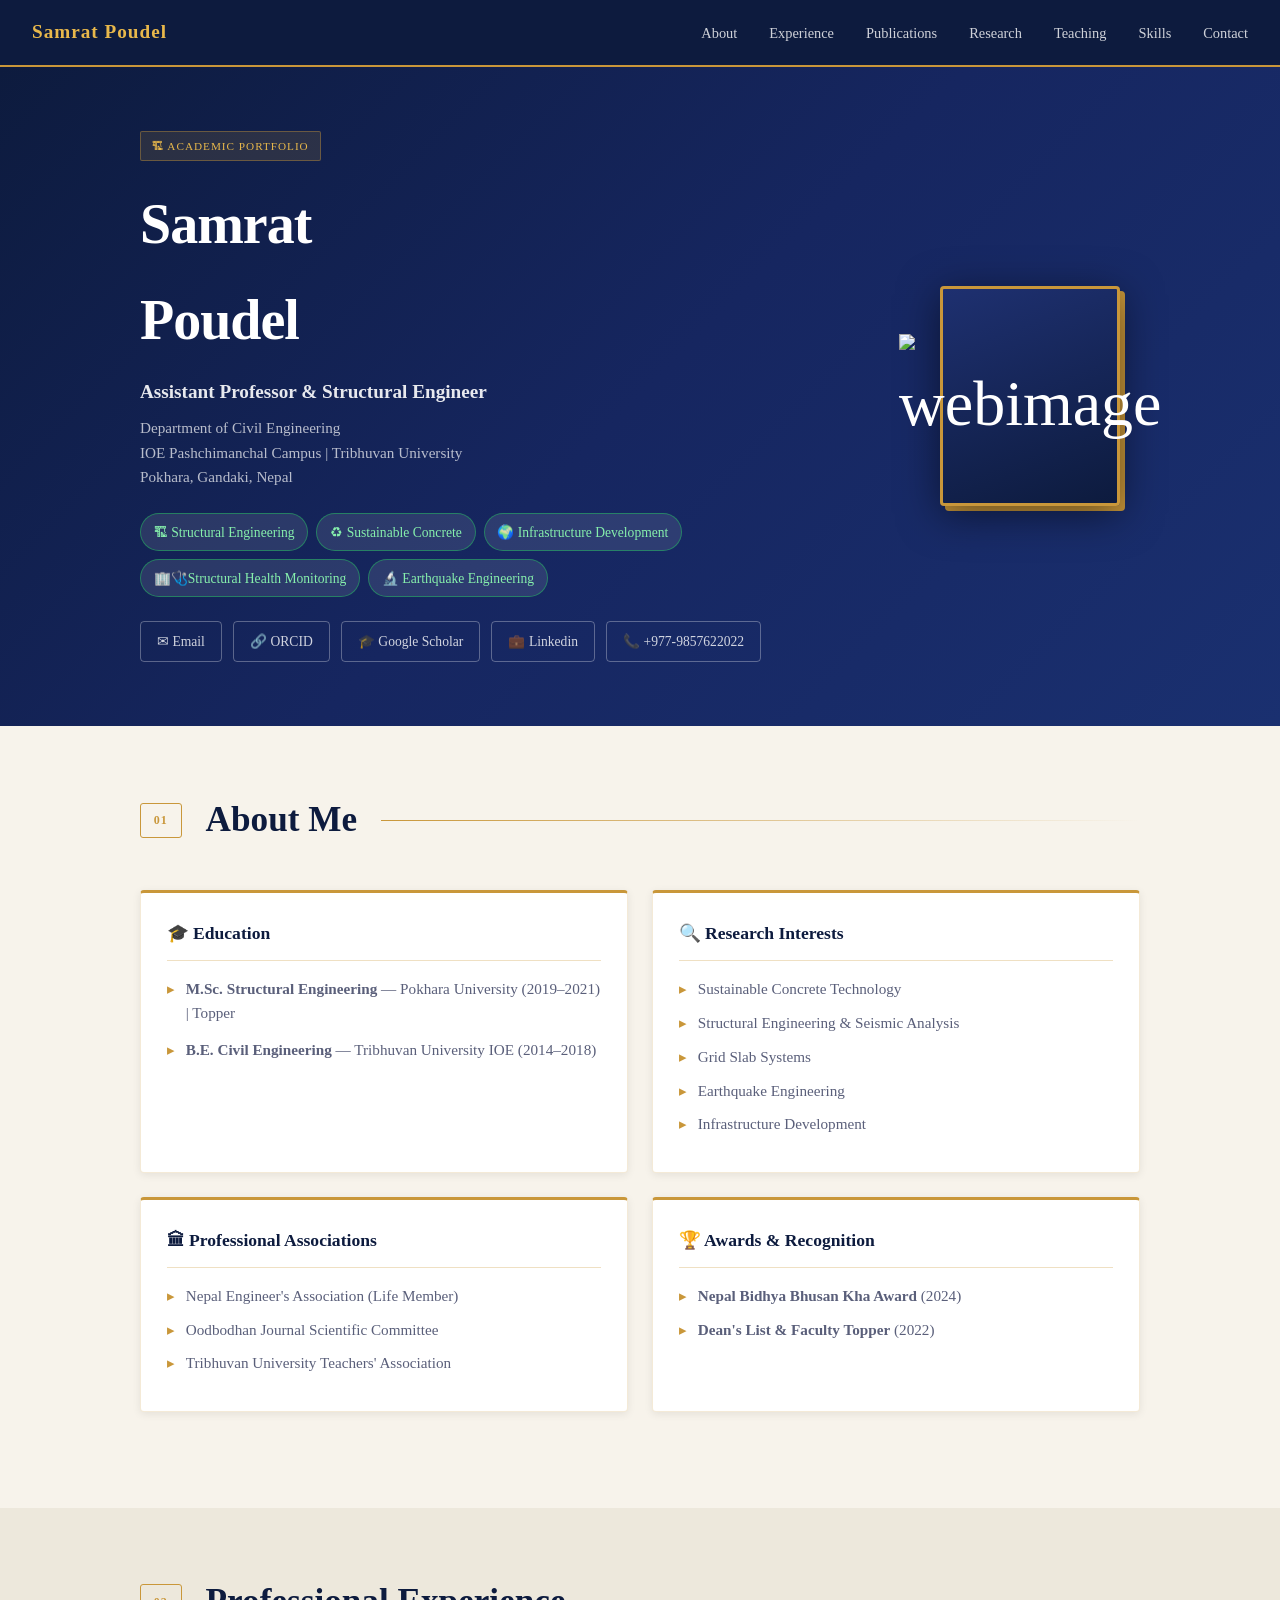
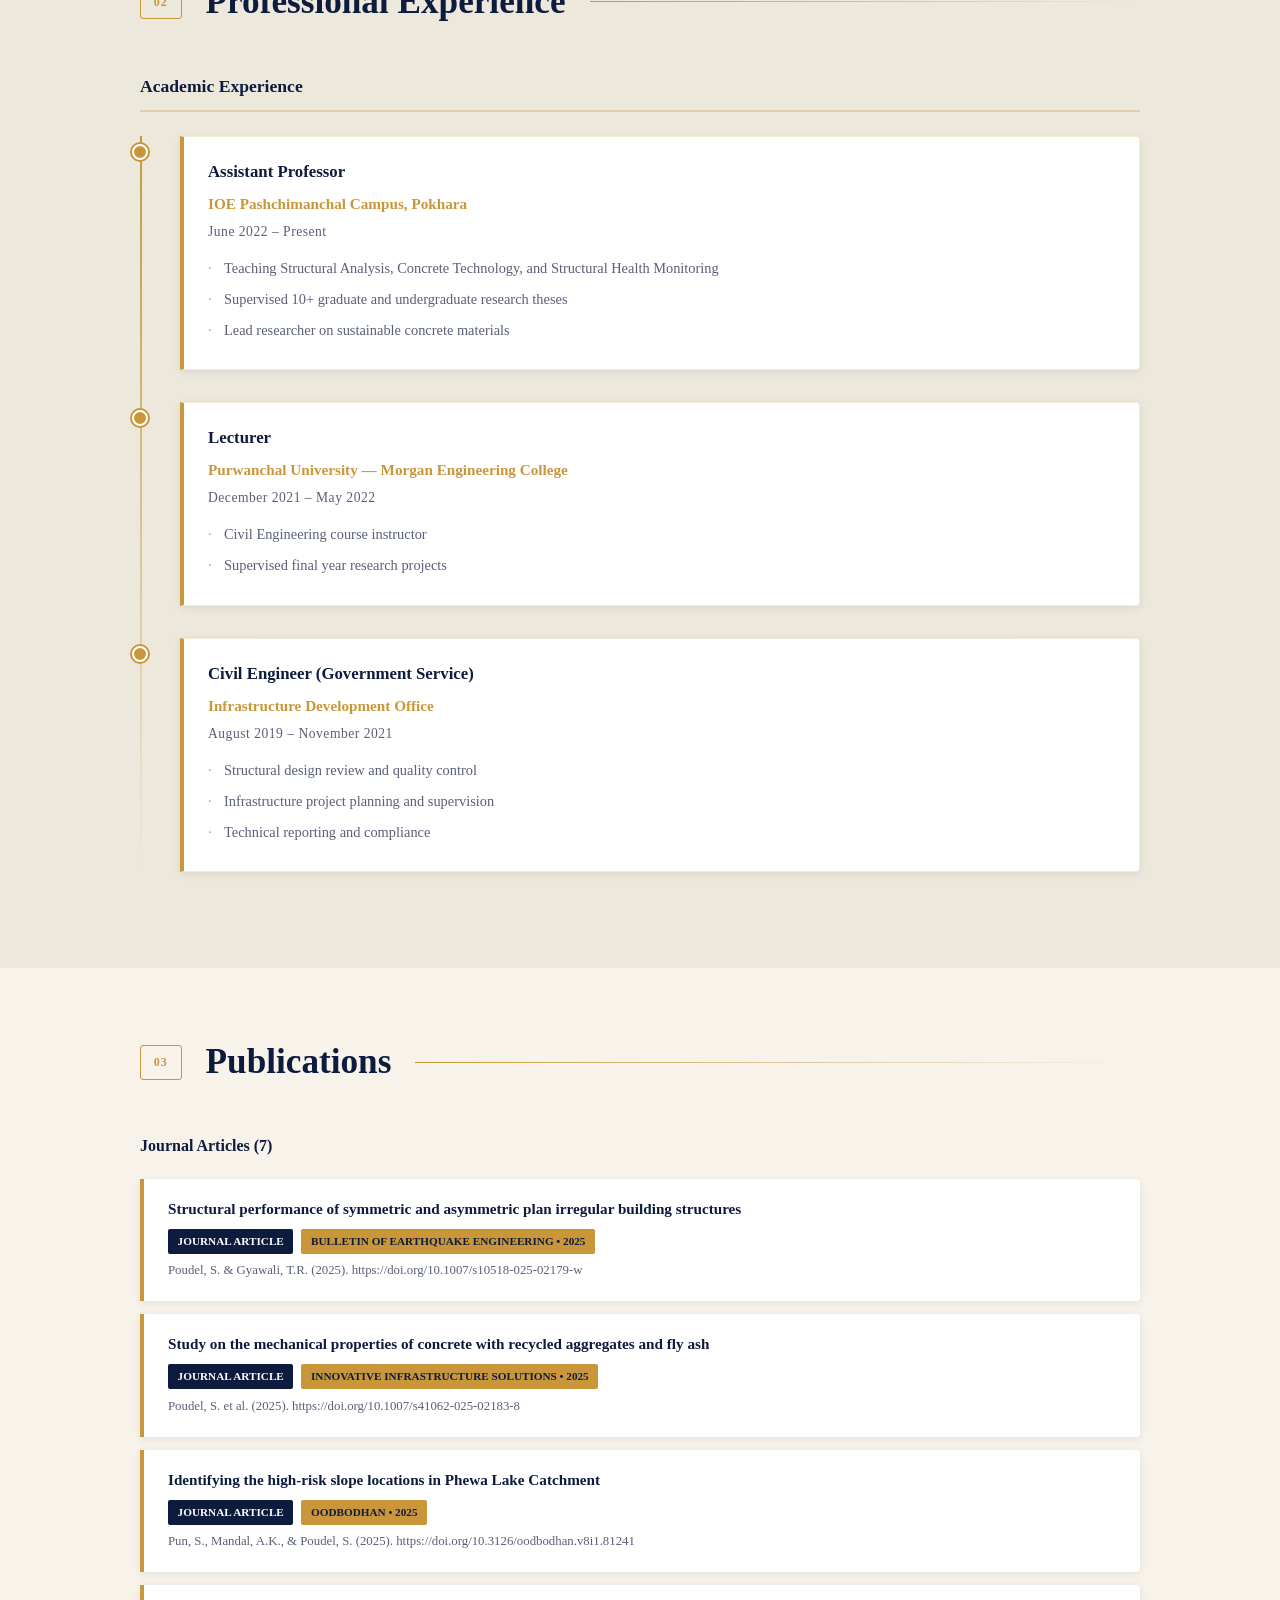
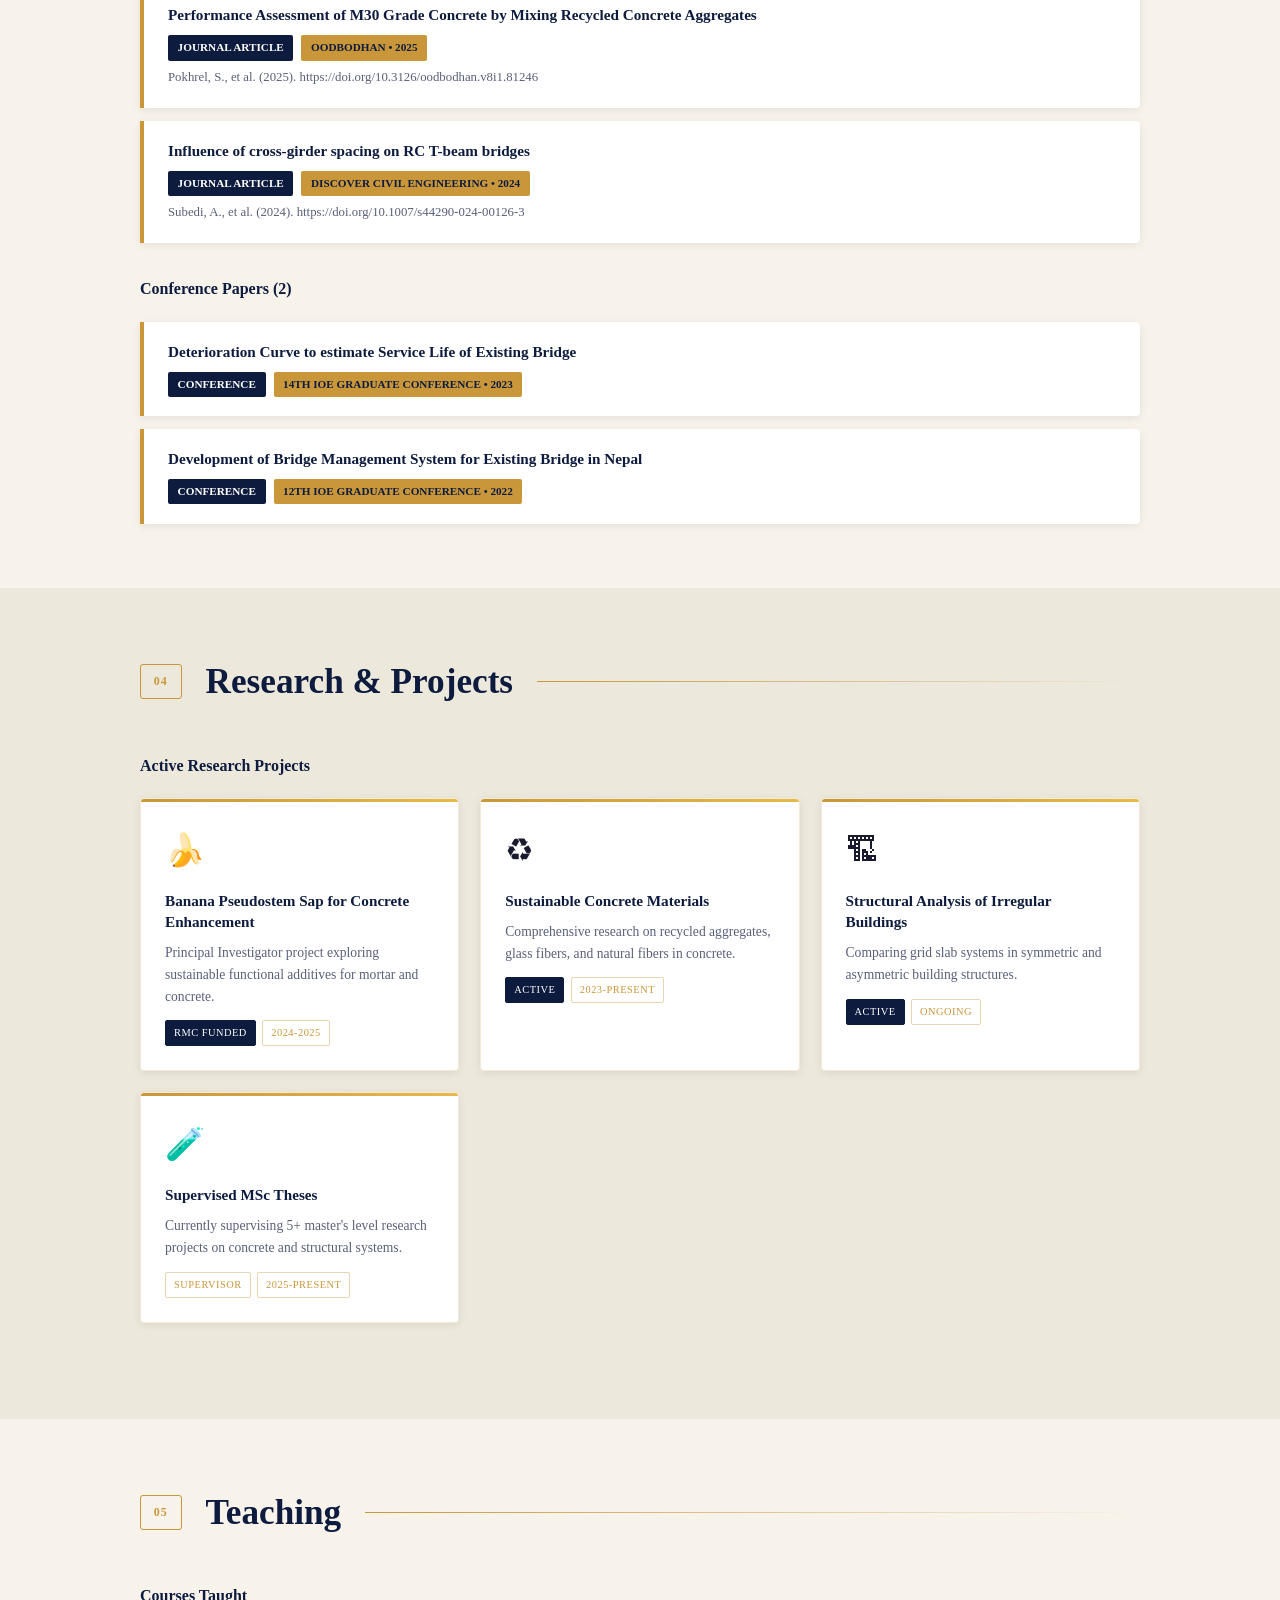
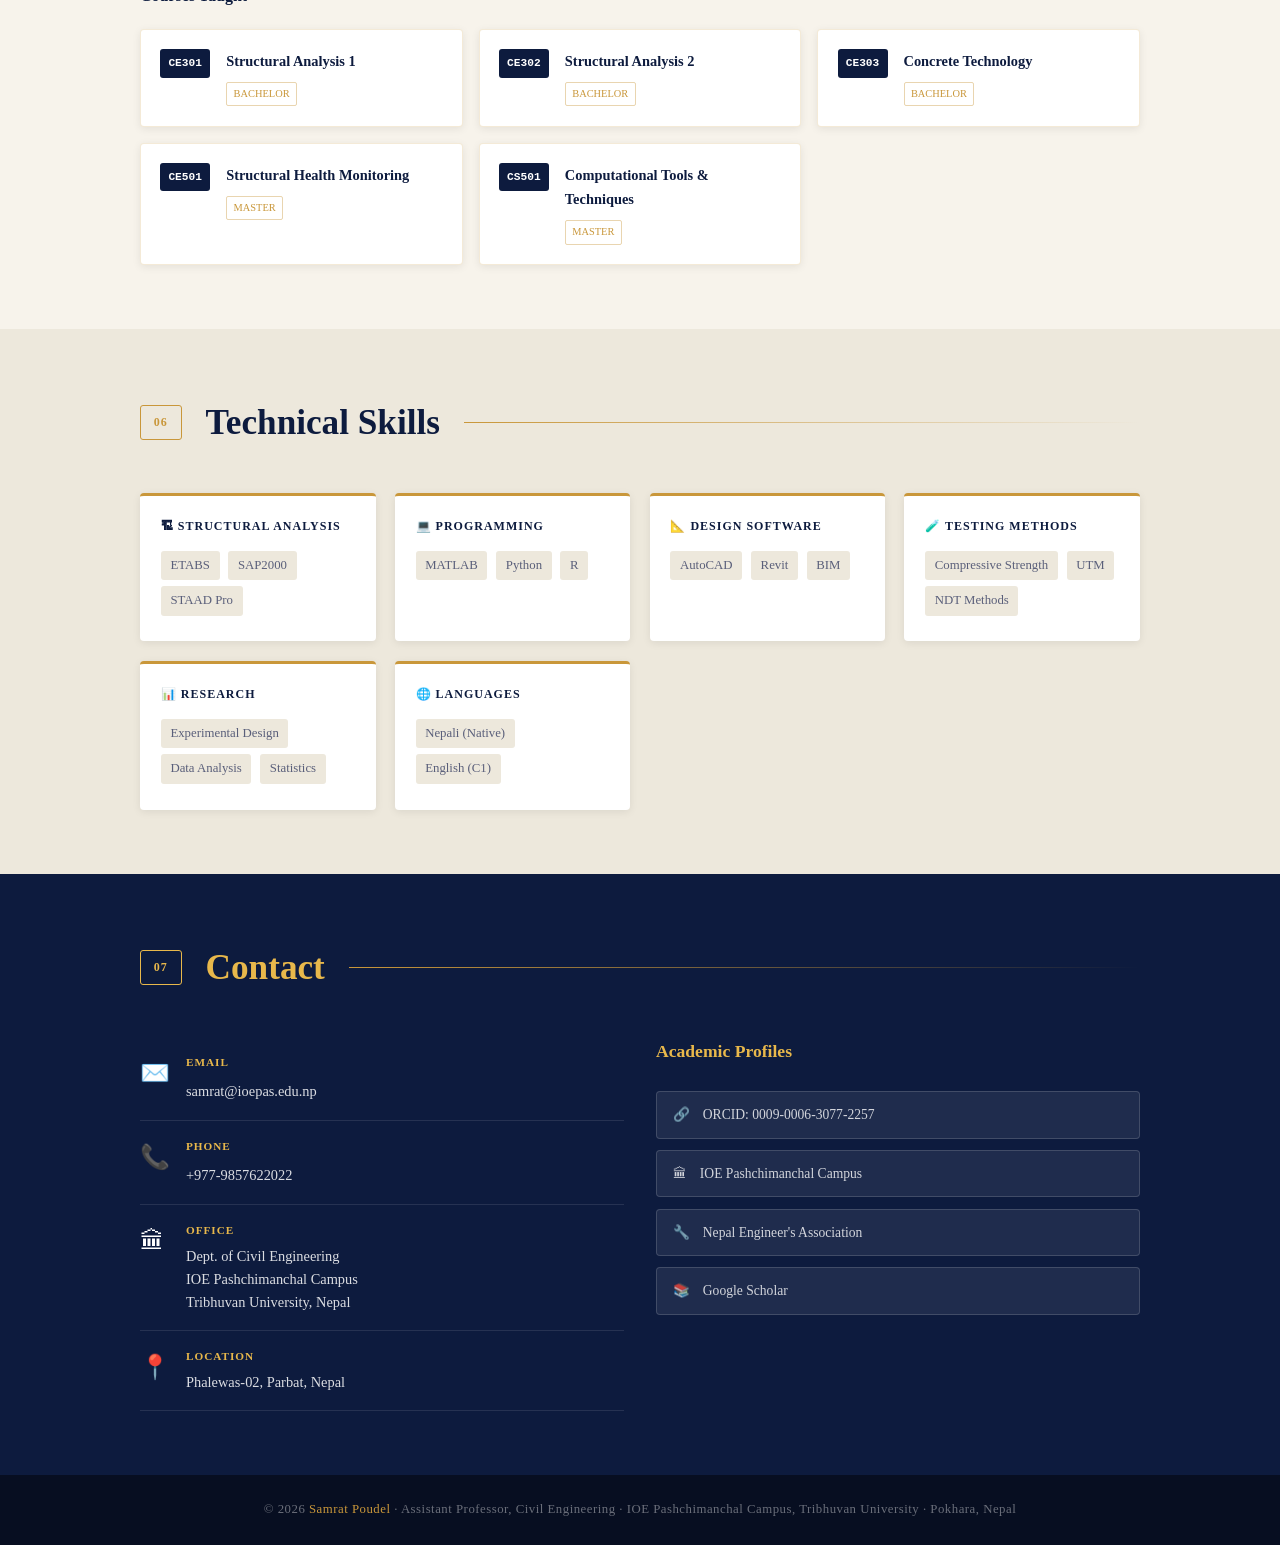
==== commit d4ccaf1f: "Fix image source link in hero photo section" ====
--- a/index.html
+++ b/index.html
@@ -718,7 +718,7 @@
         <a href="tel:+9779857622022">📞 +977-9857622022</a>
       </div>
     </div>
-    <div class="hero-photo">img src="https://github.com/samrat-poudel/webimage/main/Samrat%20Photo.jpeg"</div>
+    <div class="hero-photo"><img src="https://github.com/samrat-poudel/webimage/blob/main/Samrat%20Photo.jpeg" alt="webimage"></div>
   </div>
 </section>
 
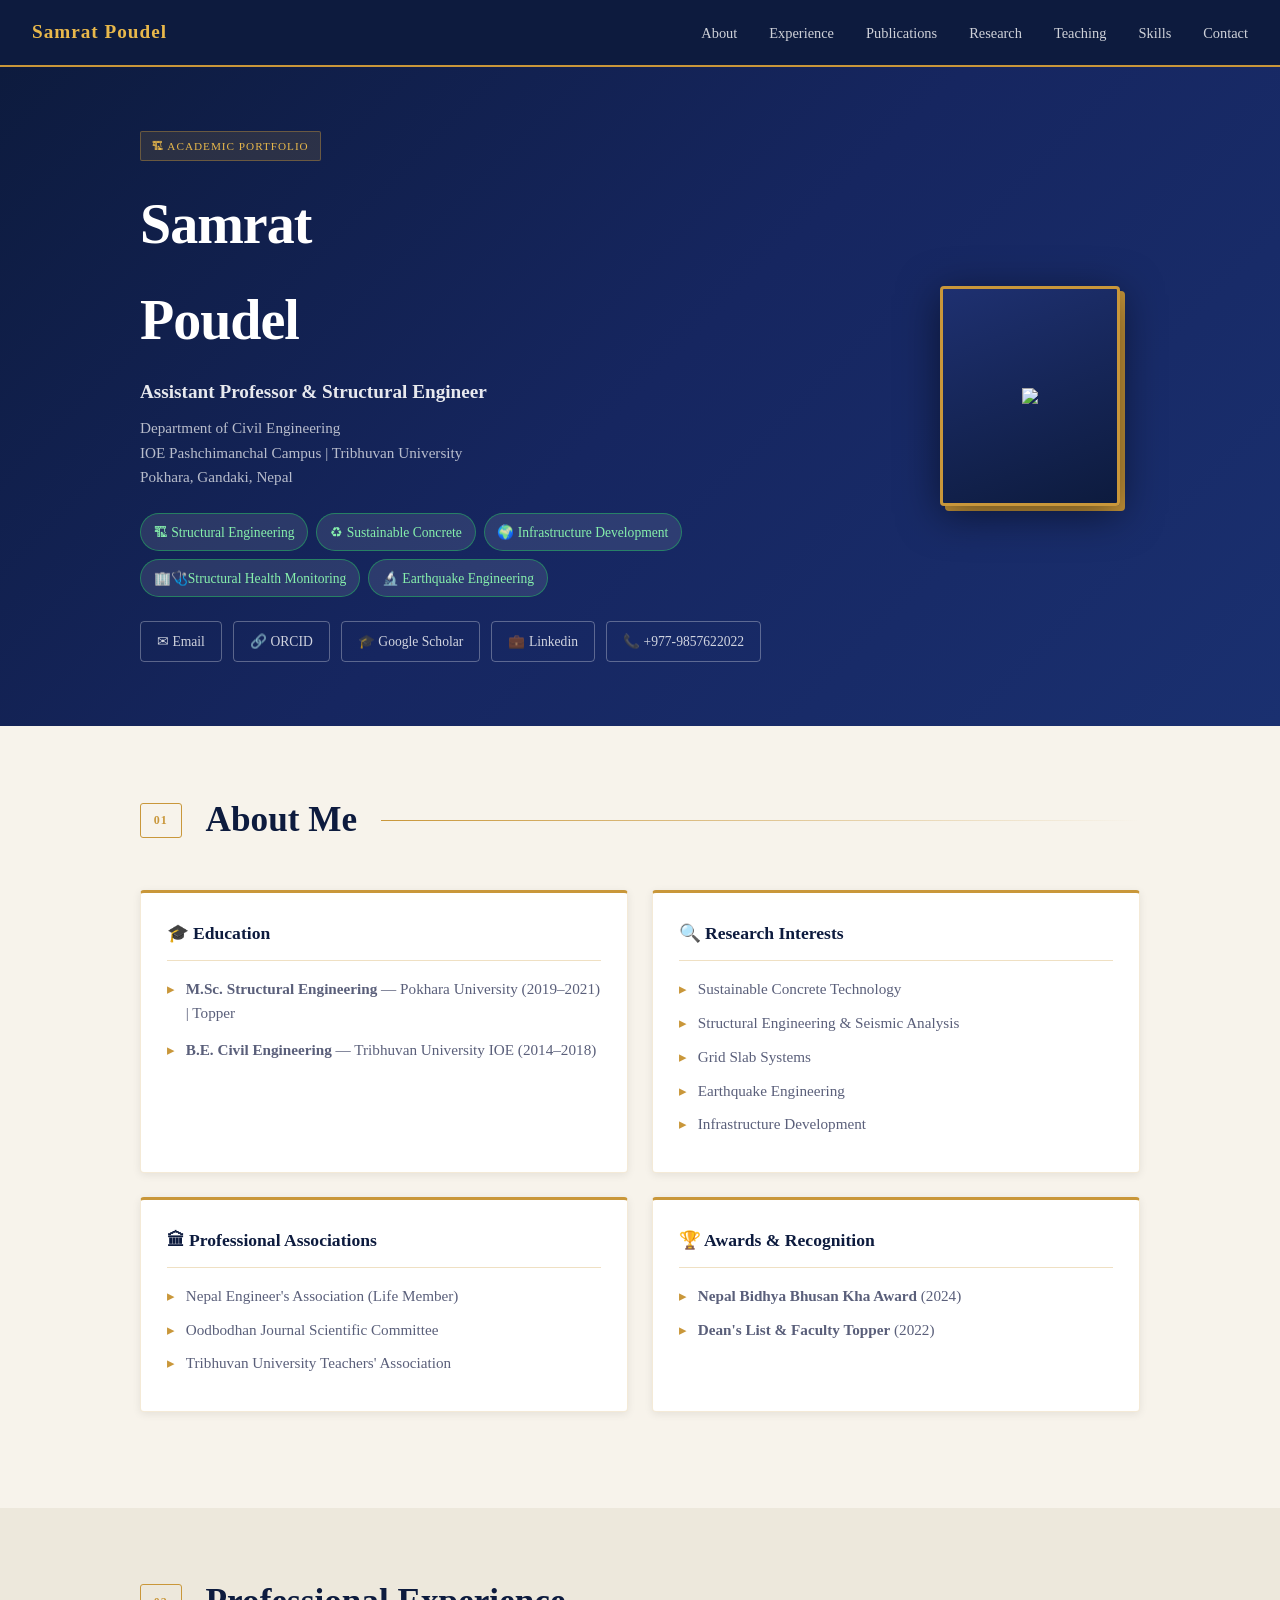
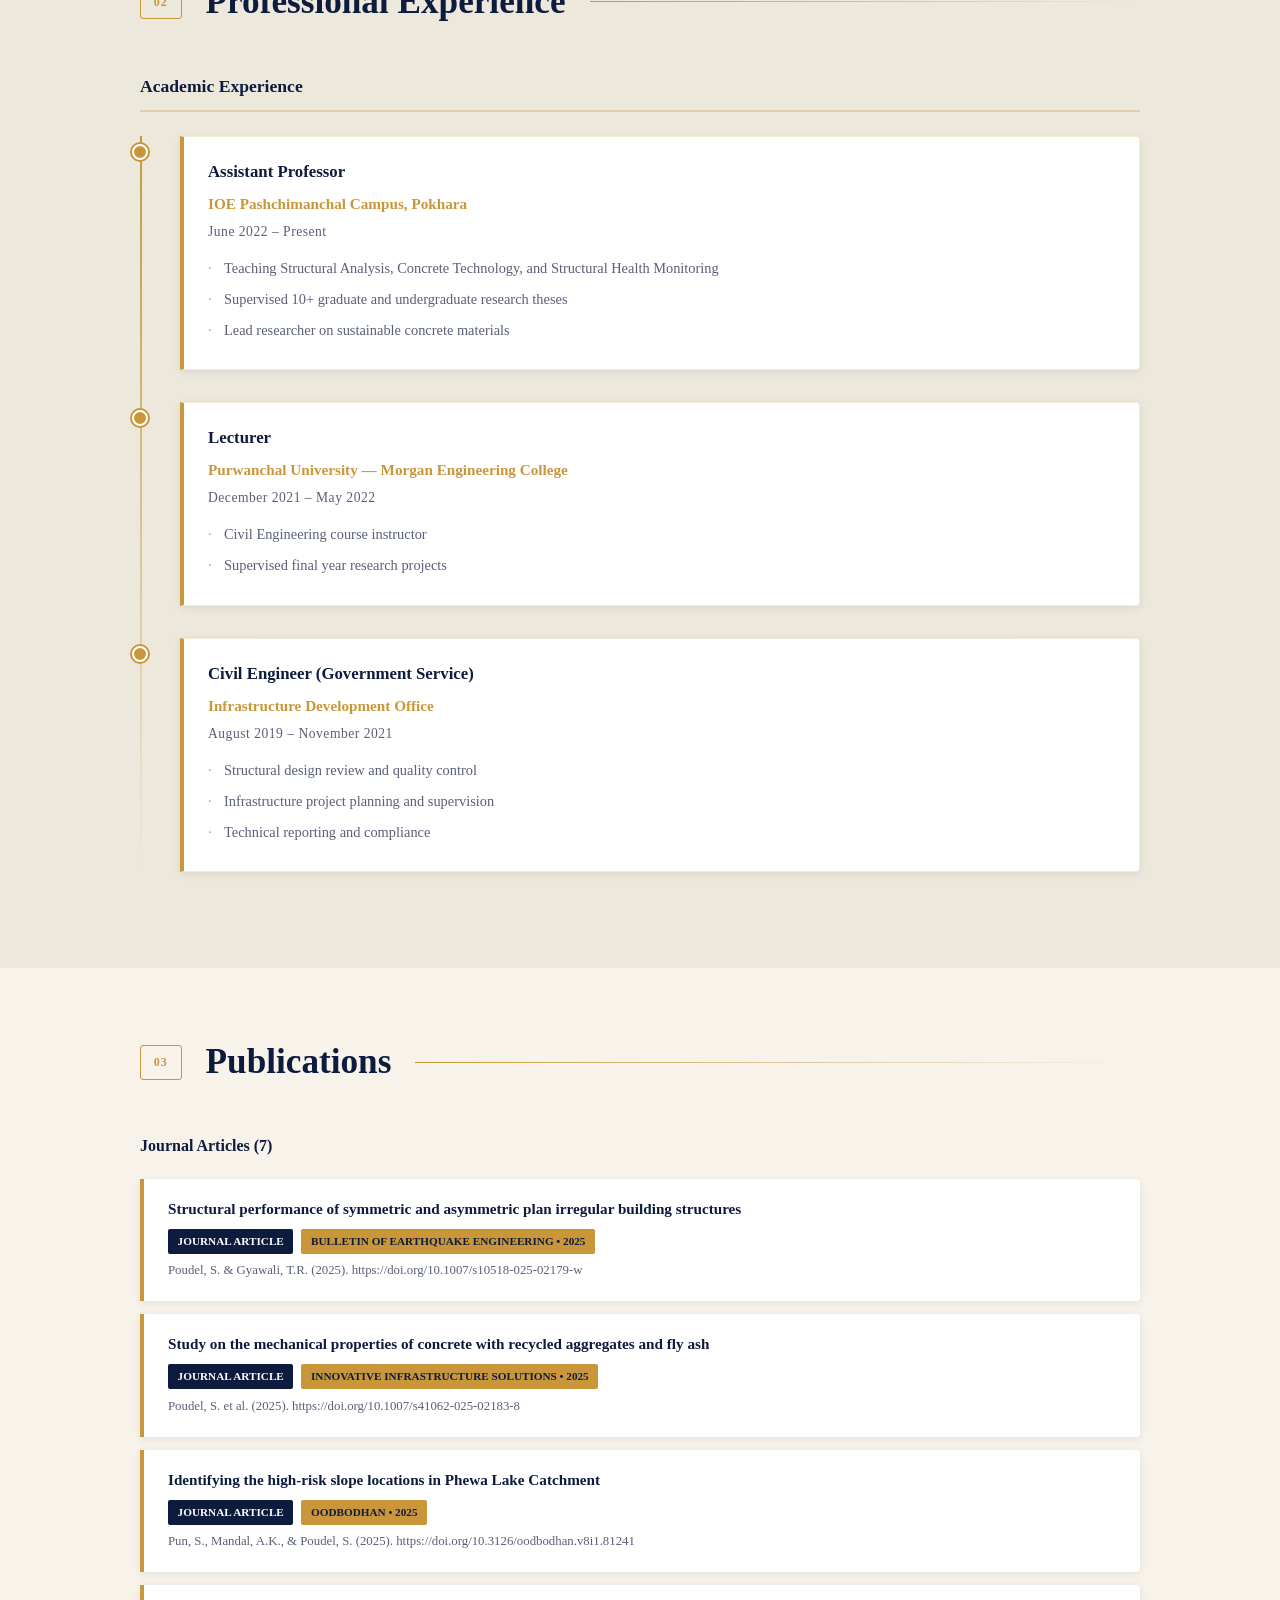
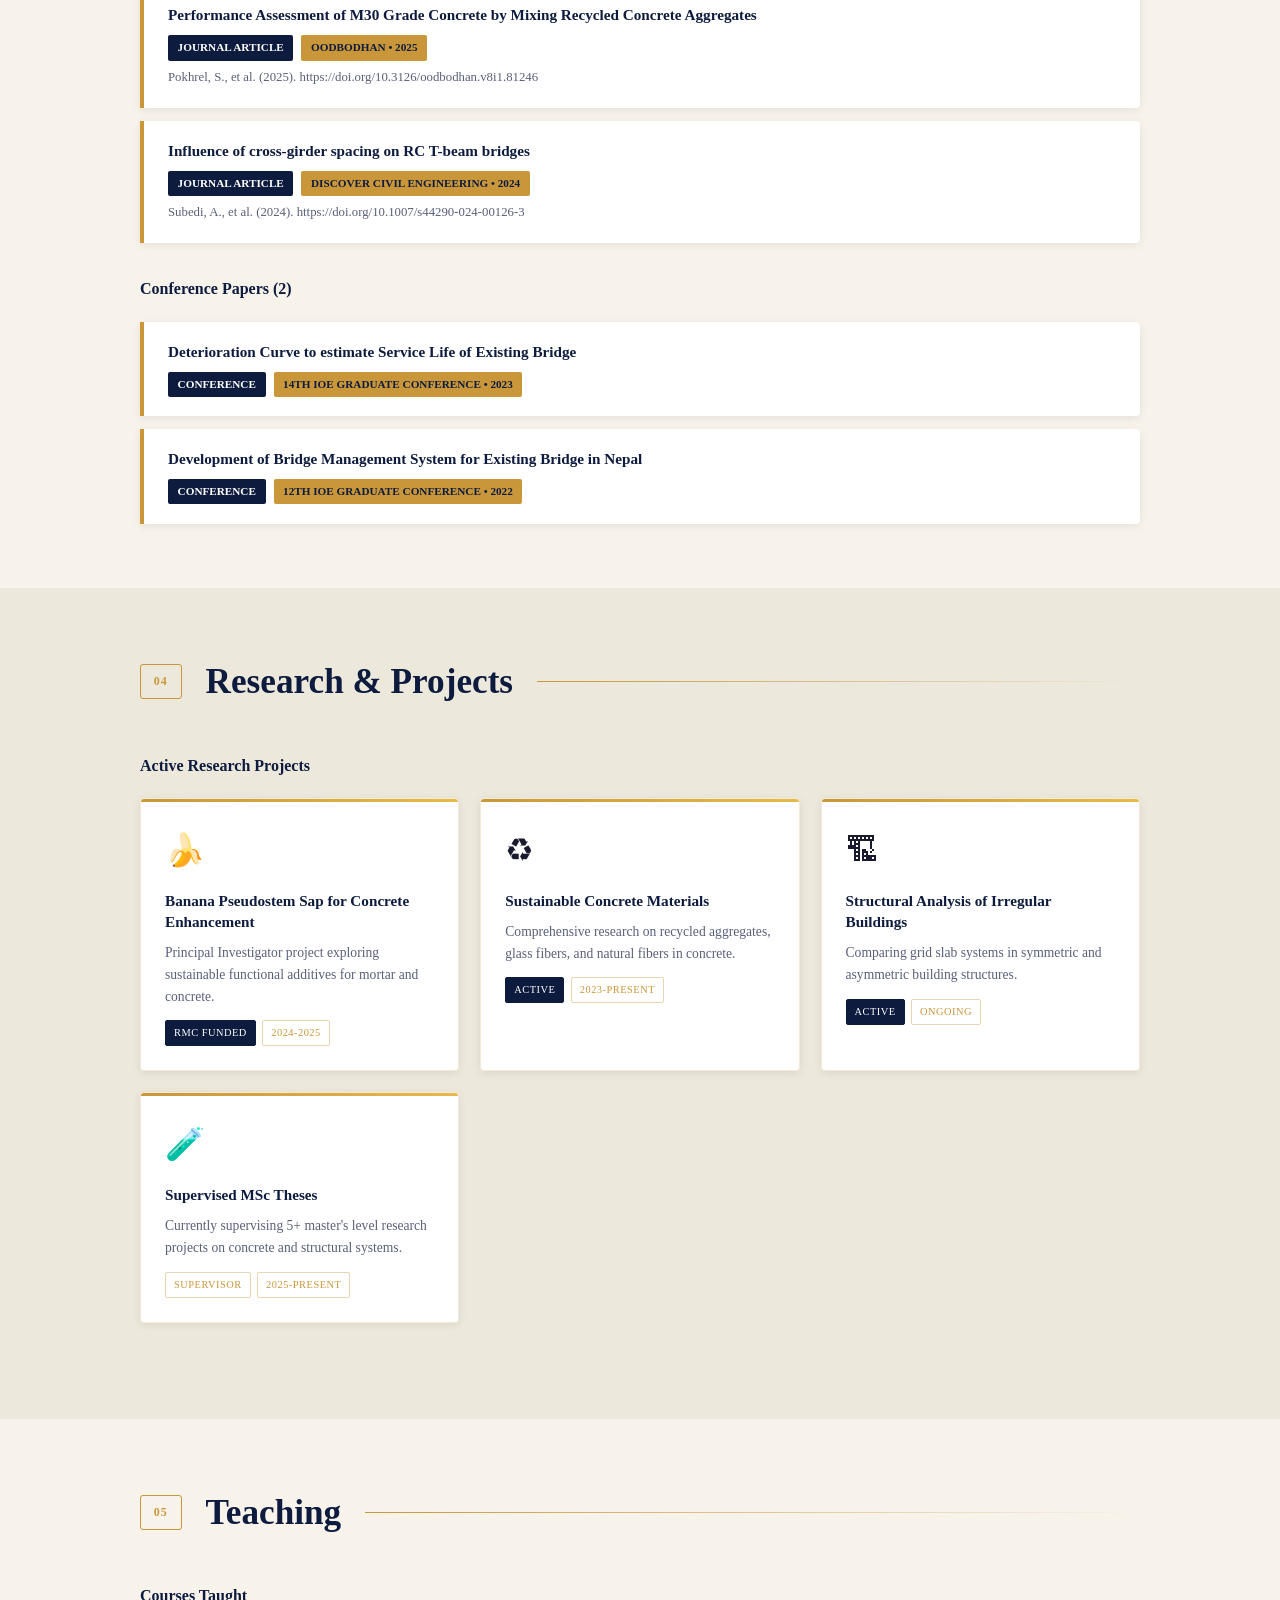
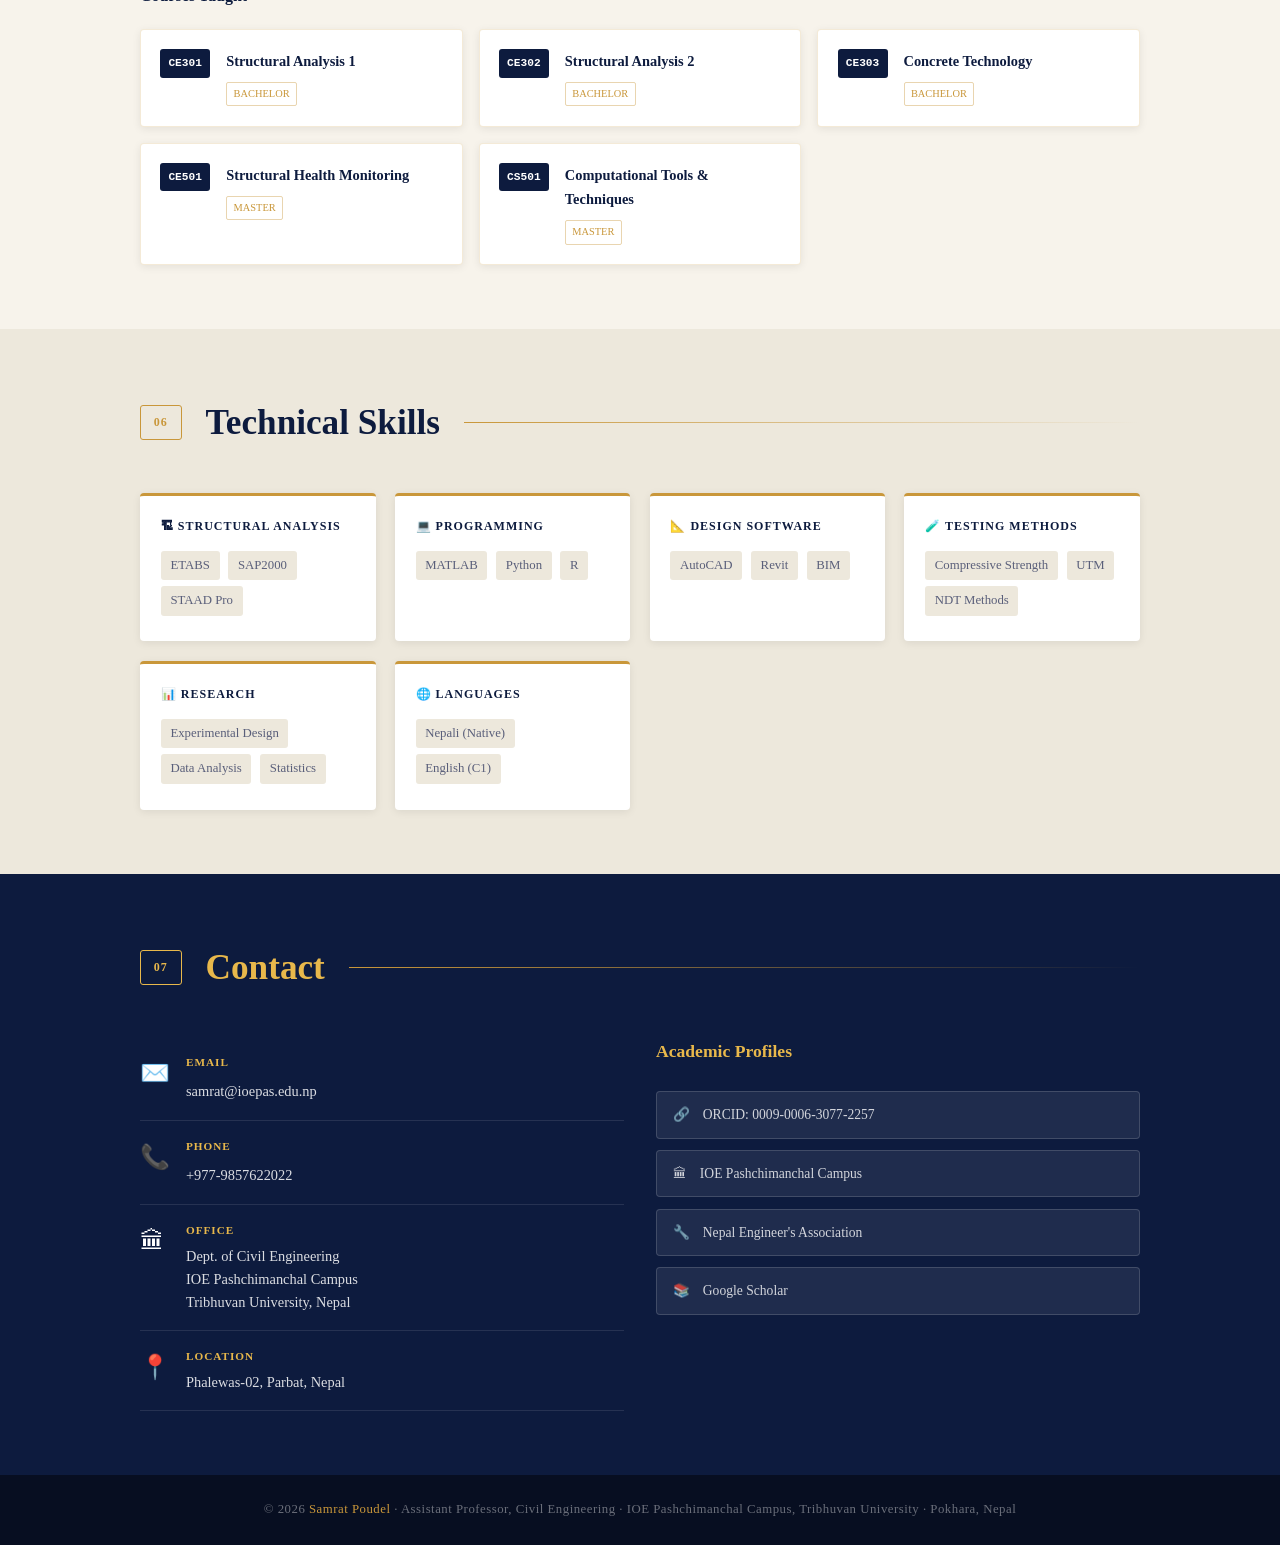
==== commit 90c8a705: "Fix indentation for hero-photo div" ====
--- a/index.html
+++ b/index.html
@@ -718,7 +718,7 @@
         <a href="tel:+9779857622022">📞 +977-9857622022</a>
       </div>
     </div>
-    <div class="hero-photo"><img src="https://github.com/samrat-poudel/webimage/blob/main/Samrat%20Photo.jpeg" alt="webimage"></div>
+    <div class="hero-photo"><img src="https://github.com/samrat-poudel/webimage/blob/main/Samrat%20Photo.jpeg"></div>
   </div>
 </section>
 
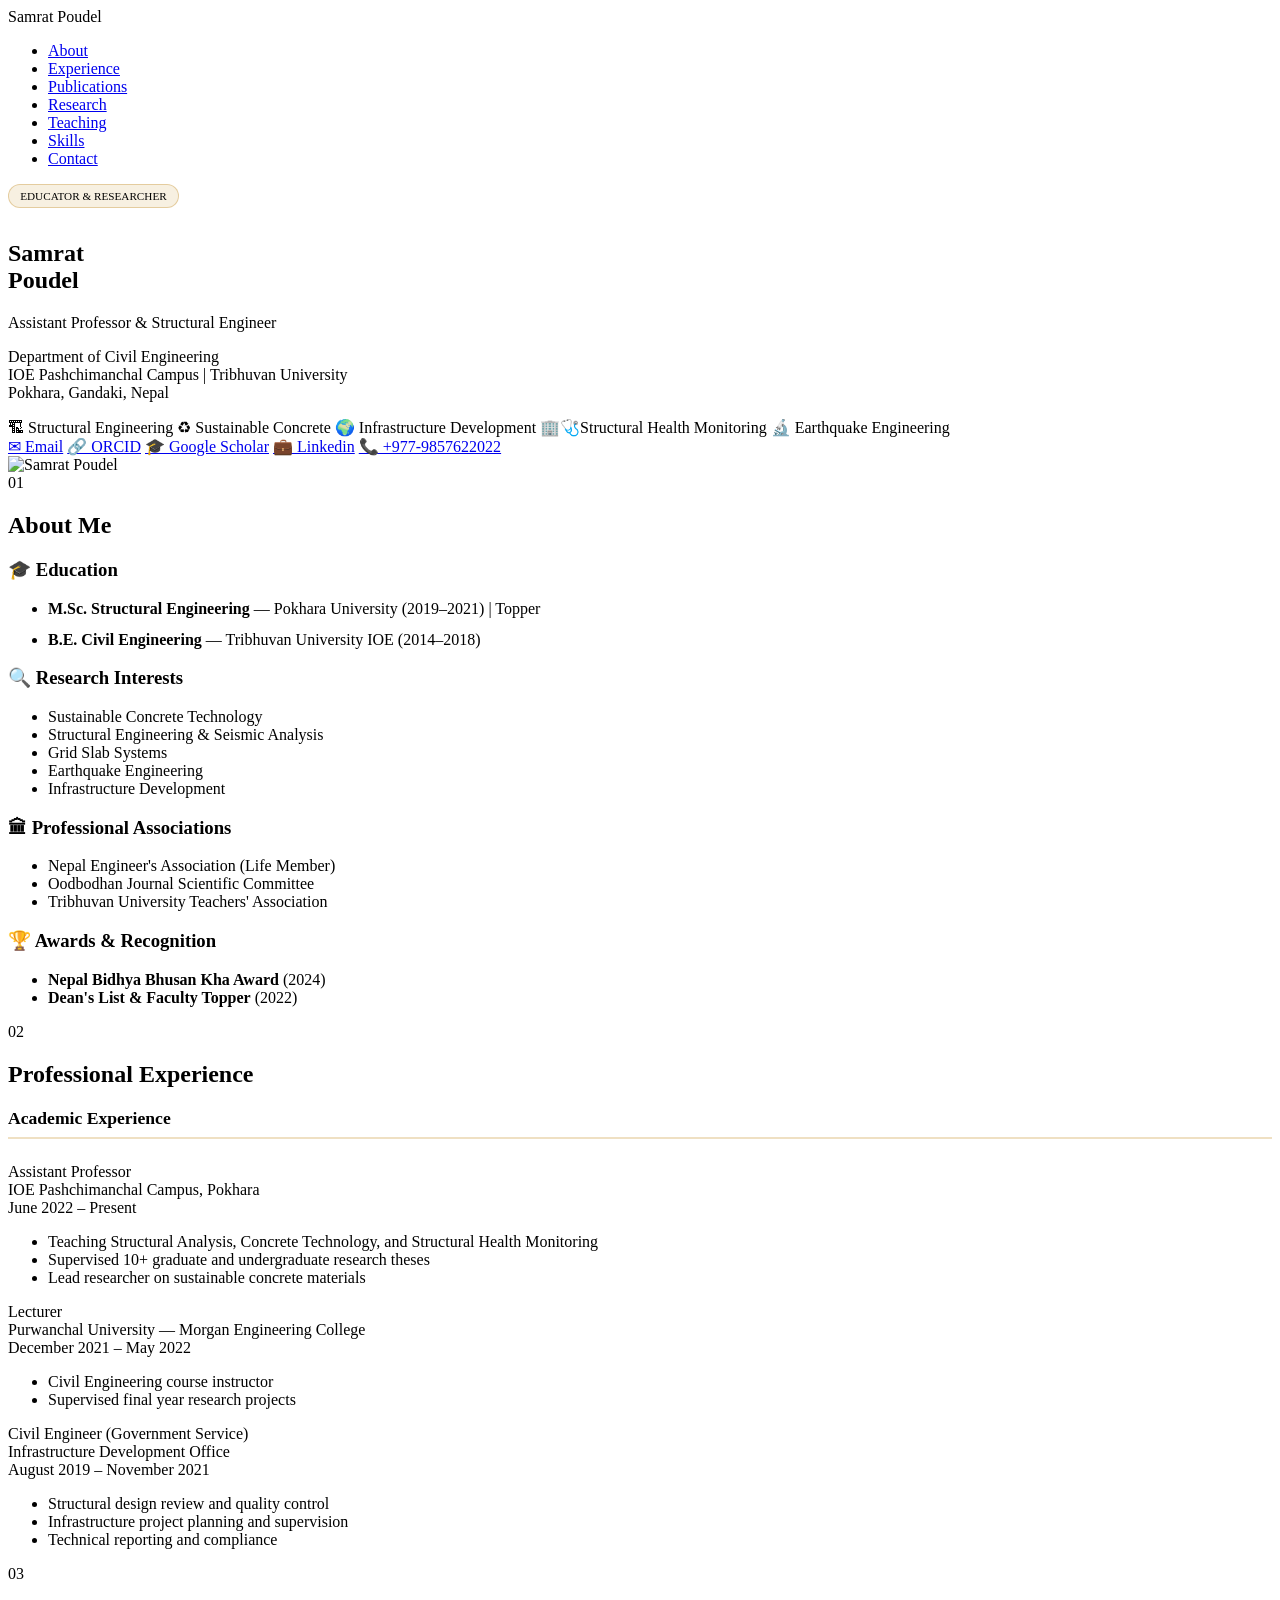
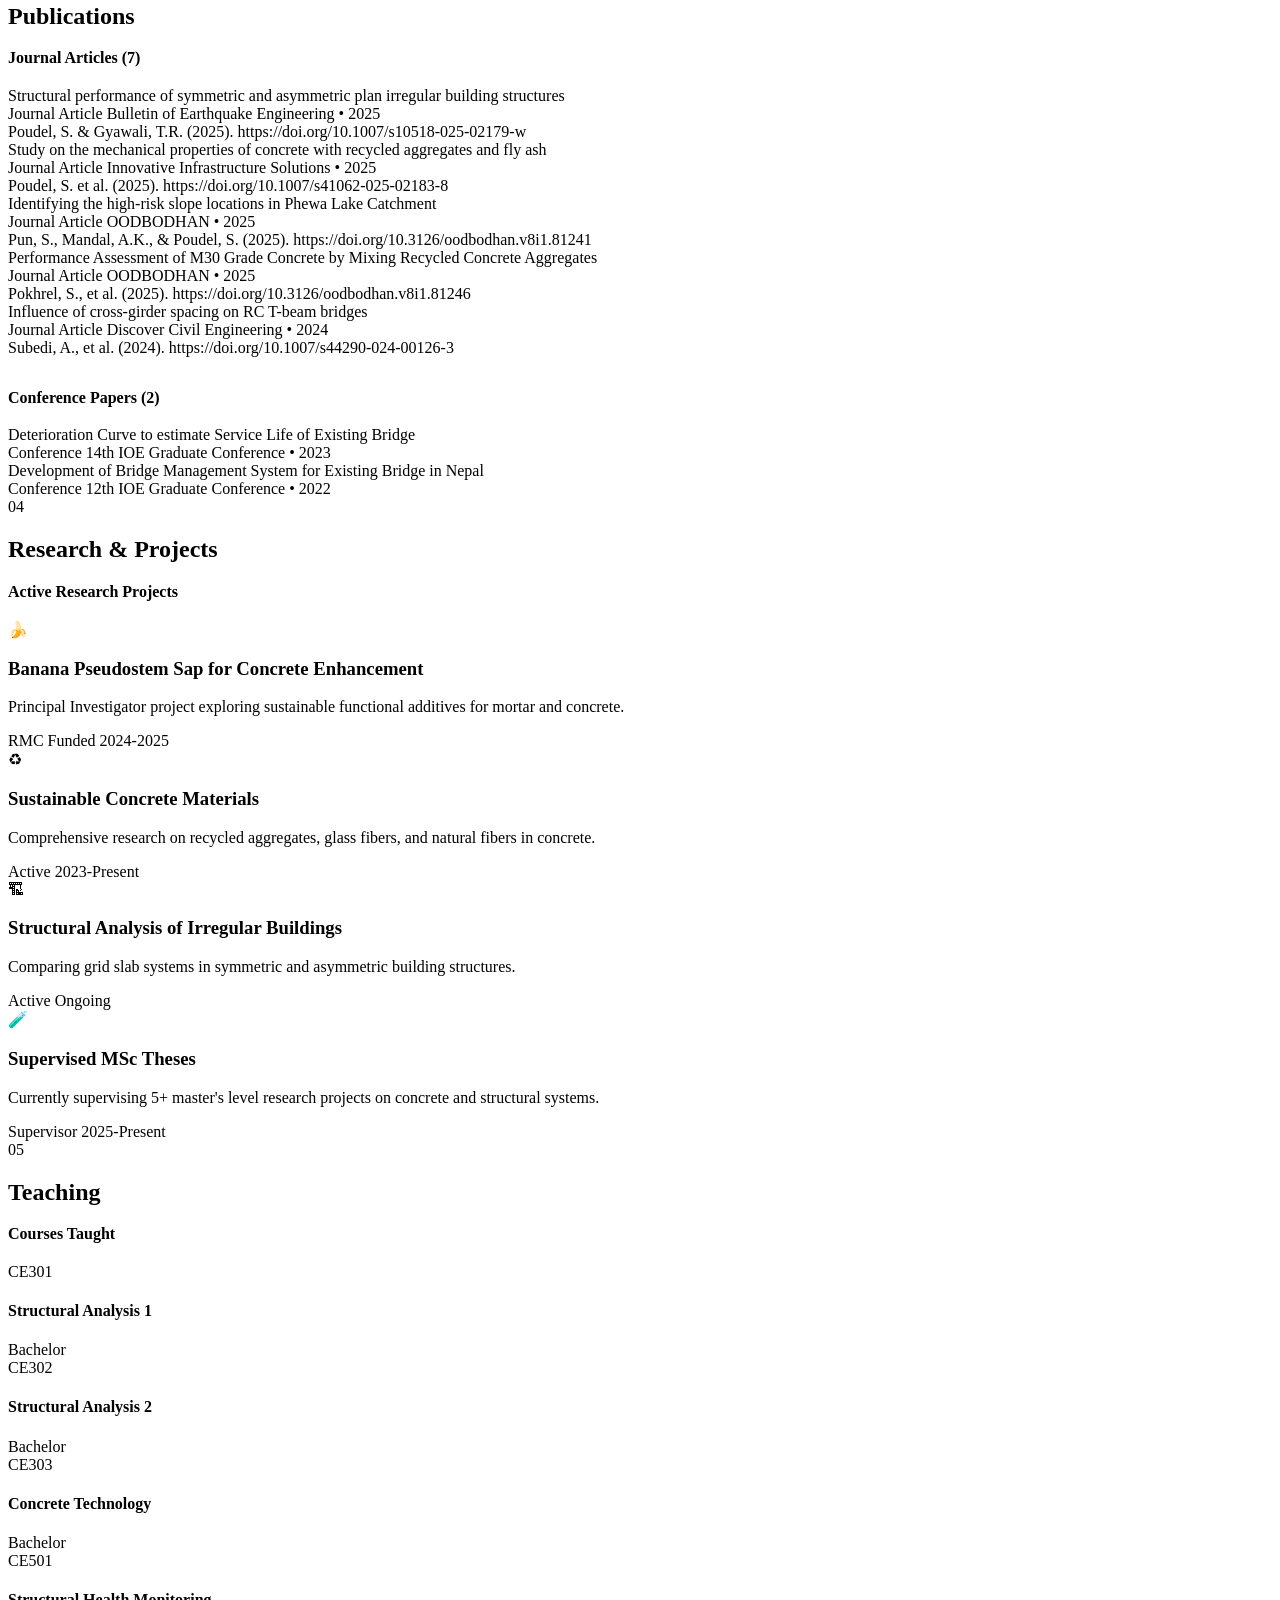
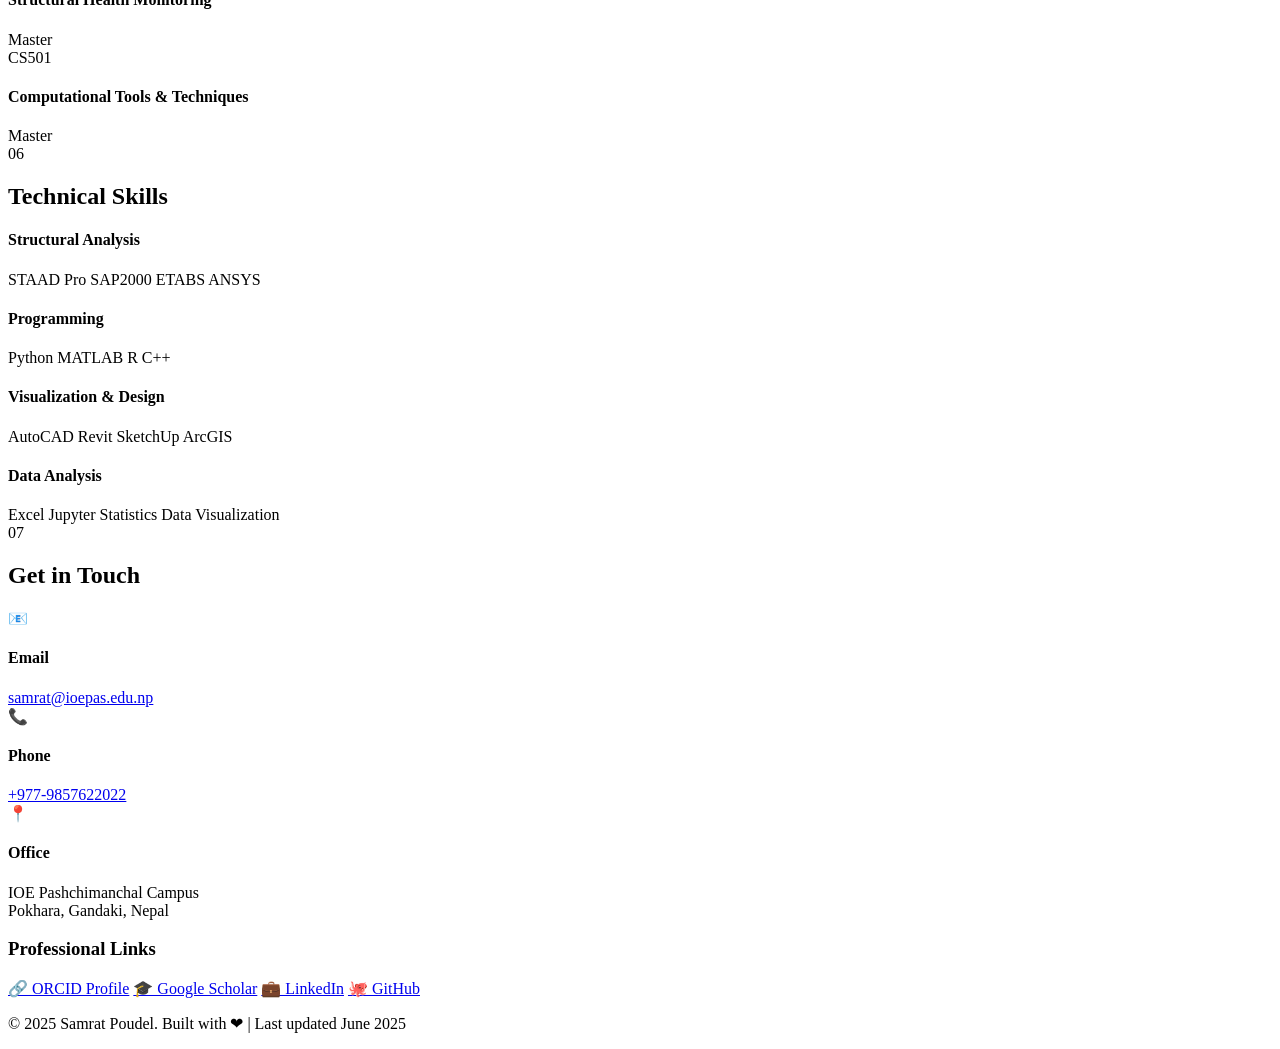
==== commit 2f0db443: "Add Samrat photo and fix image reference" ====
--- a/index.html
+++ b/index.html
@@ -4,7 +4,7 @@
   <meta charset="UTF-8">
   <meta name="viewport" content="width=device-width, initial-scale=1.0">
   <title>Samrat Poudel - Assistant Professor, Structural Engineering</title>
-  <meta name="description" content="Samrat Poudel - Assistant Professor at IOE Pashchimanchal Campus. Specializing in Structural Engineering, Sustainable Concrete Technology, and Infrastructure Development.">
+  <meta name="description" content="Samrat Poudel - Assistant Professor at IOE Pashchimanchal Campus. Specializing in Structural Engineering, Sustainable Concrete Technology, and Infrastructure Develo[...]
   <style>
     * {
       margin: 0;
@@ -162,6 +162,13 @@
       justify-content: center;
       font-size: 4rem;
       box-shadow: 0 8px 40px rgba(0,0,0,0.5), 5px 5px 0 var(--gold);
+      overflow: hidden;
+    }
+
+    .hero-photo img {
+      width: 100%;
+      height: 100%;
+      object-fit: cover;
     }
     
     /* Sections */
@@ -699,7 +706,7 @@
 <section id="hero">
   <div class="hero-content">
     <div class="hero-text">
-      <div class="hero-tag" style="display: inline-block; font-size: 0.7rem; color: var(--gold-light); background: rgba(201,151,58,0.15); border: 1px solid rgba(201,151,58,0.4); padding: 0.3rem 0.7rem; border-radius: 2px; margin-bottom: 1rem; text-transform: uppercase; letter-spacing: 1px;">🏗 Academic Portfolio</div>
+      <div class="hero-tag" style="display: inline-block; font-size: 0.7rem; color: var(--gold-light); background: rgba(201,151,58,0.15); border: 1px solid rgba(201,151,58,0.4); padding: 0.3rem 0.7rem; border-radius: 12px; margin-bottom: 0.8rem;">EDUCATOR & RESEARCHER</div>
       <h1>Samrat<br>Poudel</h1>
       <p class="hero-subtitle">Assistant Professor & Structural Engineer </p>
       <p class="hero-dept">Department of Civil Engineering<br>IOE Pashchimanchal Campus | Tribhuvan University<br>Pokhara, Gandaki, Nepal</p>
@@ -718,7 +725,7 @@
         <a href="tel:+9779857622022">📞 +977-9857622022</a>
       </div>
     </div>
-    <div class="hero-photo"><img src="https://github.com/samrat-poudel/webimage/blob/main/Samrat%20Photo.jpeg"></div>
+    <div class="hero-photo"><img src="https://raw.githubusercontent.com/samrat-poudel/webimage/main/Samrat%20Photo.jpeg" alt="Samrat Poudel"></div>
   </div>
 </section>
 
@@ -1003,39 +1010,32 @@
     
     <div class="skills-grid">
       <div class="skill-group">
-        <h4>🏗 Structural Analysis</h4>
+        <h4>Structural Analysis</h4>
+        <span class="skill-pill">STAAD Pro</span>
+        <span class="skill-pill">SAP2000</span>
         <span class="skill-pill">ETABS</span>
-        <span class="skill-pill">SAP2000</span>
-        <span class="skill-pill">STAAD Pro</span>
+        <span class="skill-pill">ANSYS</span>
       </div>
       <div class="skill-group">
-        <h4>💻 Programming</h4>
+        <h4>Programming</h4>
+        <span class="skill-pill">Python</span>
         <span class="skill-pill">MATLAB</span>
-        <span class="skill-pill">Python</span>
         <span class="skill-pill">R</span>
+        <span class="skill-pill">C++</span>
       </div>
       <div class="skill-group">
-        <h4>📐 Design Software</h4>
+        <h4>Visualization & Design</h4>
         <span class="skill-pill">AutoCAD</span>
         <span class="skill-pill">Revit</span>
-        <span class="skill-pill">BIM</span>
+        <span class="skill-pill">SketchUp</span>
+        <span class="skill-pill">ArcGIS</span>
       </div>
       <div class="skill-group">
-        <h4>🧪 Testing Methods</h4>
-        <span class="skill-pill">Compressive Strength</span>
-        <span class="skill-pill">UTM</span>
-        <span class="skill-pill">NDT Methods</span>
-      </div>
-      <div class="skill-group">
-        <h4>📊 Research</h4>
-        <span class="skill-pill">Experimental Design</span>
-        <span class="skill-pill">Data Analysis</span>
+        <h4>Data Analysis</h4>
+        <span class="skill-pill">Excel</span>
+        <span class="skill-pill">Jupyter</span>
         <span class="skill-pill">Statistics</span>
-      </div>
-      <div class="skill-group">
-        <h4>🌐 Languages</h4>
-        <span class="skill-pill">Nepali (Native)</span>
-        <span class="skill-pill">English (C1)</span>
+        <span class="skill-pill">Data Visualization</span>
       </div>
     </div>
   </div>
@@ -1045,57 +1045,41 @@
 <section id="contact" class="bg-navy">
   <div class="section-container">
     <div class="section-header">
-      <span class="section-num" style="border-color: var(--gold-light); color: var(--gold-light);">07</span>
-      <h2 class="section-title">Contact</h2>
+      <span class="section-num">07</span>
+      <h2 class="section-title">Get in Touch</h2>
       <div class="section-line"></div>
     </div>
     
     <div class="contact-grid">
       <div>
         <div class="contact-item">
-          <span class="contact-icon">✉️</span>
+          <div class="contact-icon">📧</div>
           <div class="contact-detail">
             <h4>Email</h4>
             <a href="mailto:samrat@ioepas.edu.np">samrat@ioepas.edu.np</a>
           </div>
         </div>
         <div class="contact-item">
-          <span class="contact-icon">📞</span>
+          <div class="contact-icon">📞</div>
           <div class="contact-detail">
             <h4>Phone</h4>
             <a href="tel:+9779857622022">+977-9857622022</a>
           </div>
         </div>
         <div class="contact-item">
-          <span class="contact-icon">🏛</span>
+          <div class="contact-icon">📍</div>
           <div class="contact-detail">
             <h4>Office</h4>
-            <p>Dept. of Civil Engineering<br>IOE Pashchimanchal Campus<br>Tribhuvan University, Nepal</p>
+            <p>IOE Pashchimanchal Campus<br>Pokhara, Gandaki, Nepal</p>
           </div>
         </div>
-        <div class="contact-item">
-          <span class="contact-icon">📍</span>
-          <div class="contact-detail">
-            <h4>Location</h4>
-            <p>Phalewas-02, Parbat, Nepal</p>
-          </div>
-        </div>
-      </div>
-      
+      </div>
       <div class="profile-links">
-        <h3>Academic Profiles</h3>
-        <a href="https://orcid.org/0009-0006-3077-2257" class="profile-link" target="_blank">
-          <span>🔗</span> ORCID: 0009-0006-3077-2257
-        </a>
-        <a href="http://ioepas.edu.np" class="profile-link" target="_blank">
-          <span>🏛</span> IOE Pashchimanchal Campus
-        </a>
-        <a href="https://www.nepeng.org.np/" class="profile-link" target="_blank">
-          <span>🔧</span> Nepal Engineer's Association
-        </a>
-        <a href="https://scholar.google.com" class="profile-link" target="_blank">
-          <span>📚</span> Google Scholar
-        </a>
+        <h3>Professional Links</h3>
+        <a href="https://orcid.org/0009-0006-3077-2257" target="_blank" class="profile-link">🔗 ORCID Profile</a>
+        <a href="https://scholar.google.com/citations?user=jERHrbAAAAAJ&hl=en&authuser=2" target="_blank" class="profile-link">🎓 Google Scholar</a>
+        <a href="https://www.linkedin.com/in/samrat-poudel-b342bb174/" target="_blank" class="profile-link">💼 LinkedIn</a>
+        <a href="https://github.com/samrat-poudel" target="_blank" class="profile-link">🐙 GitHub</a>
       </div>
     </div>
   </div>
@@ -1103,8 +1087,8 @@
 
 <!-- Footer -->
 <footer>
-  <p>© 2026 <span>Samrat Poudel</span> · Assistant Professor, Civil Engineering · IOE Pashchimanchal Campus, Tribhuvan University · Pokhara, Nepal</p>
+  <p>© 2025 Samrat Poudel. Built with <span>❤</span> | Last updated June 2025</p>
 </footer>
 
 </body>
-</html>
+</html>
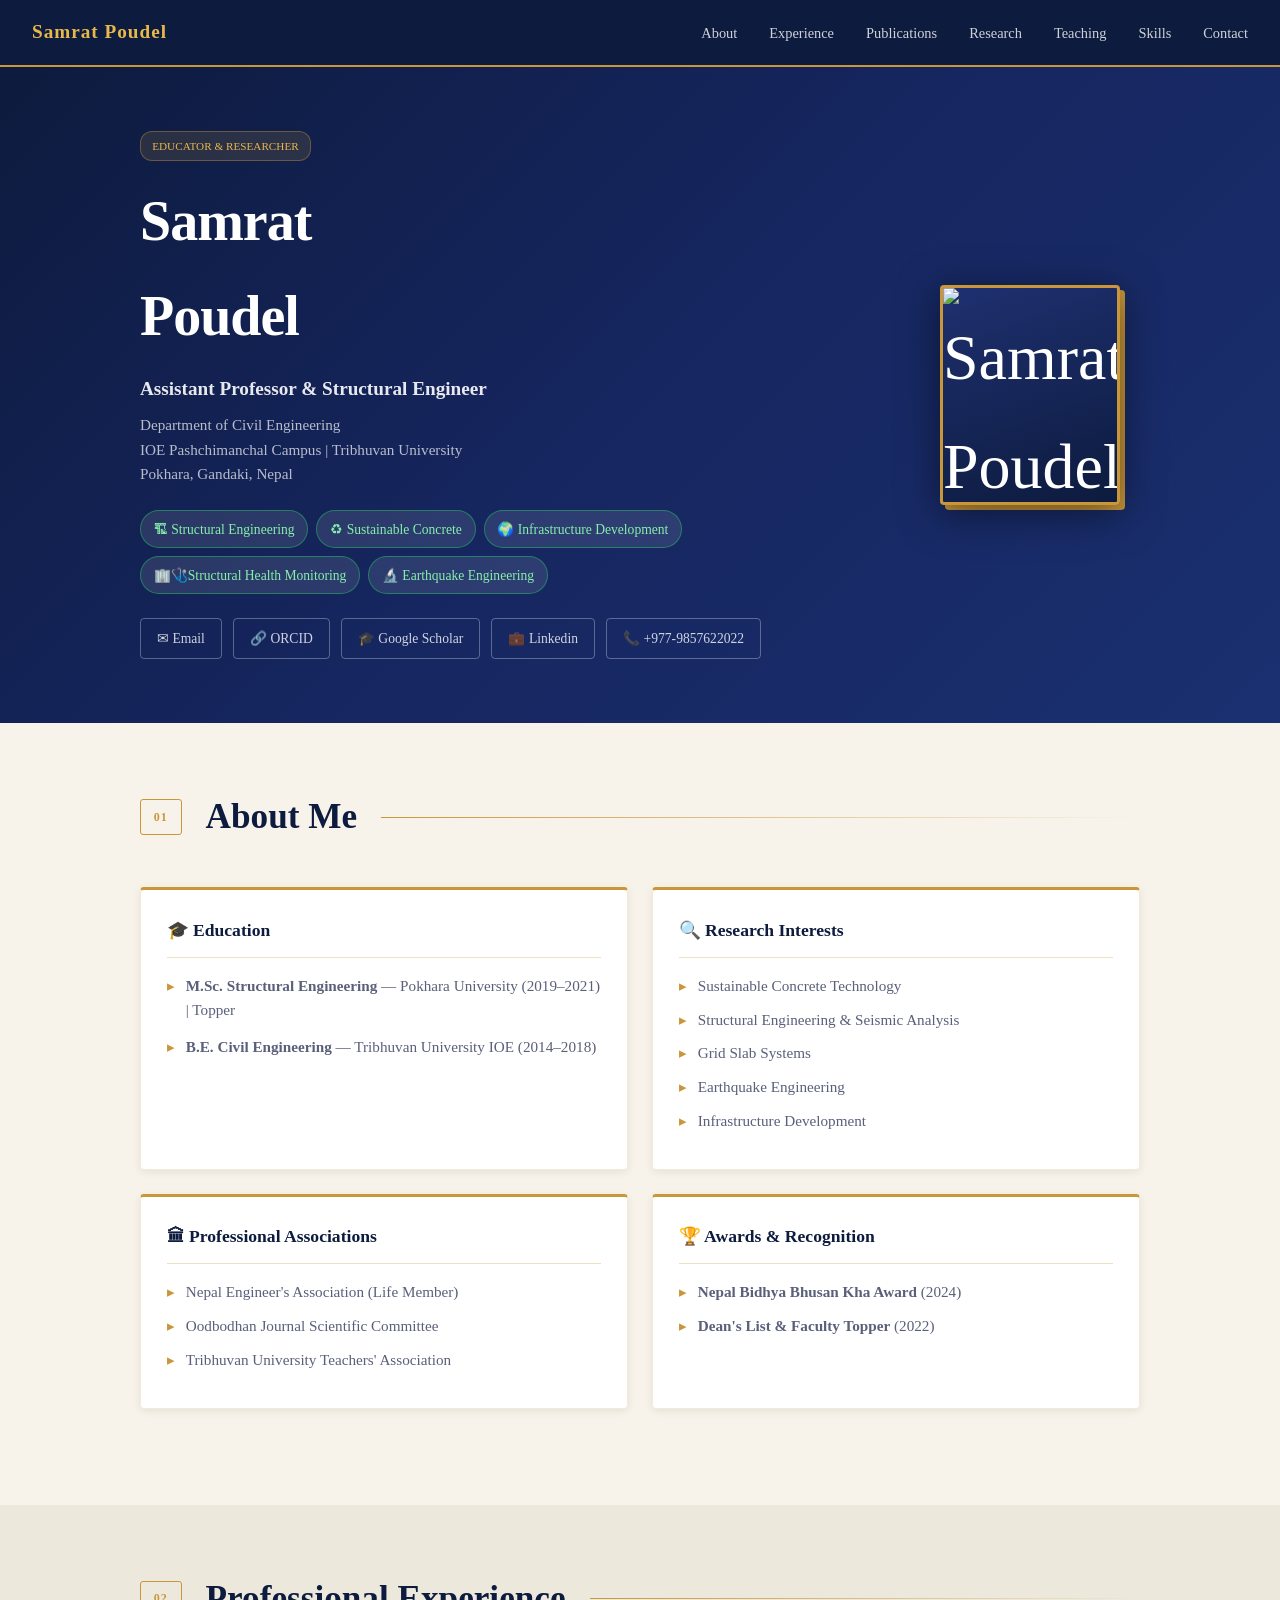
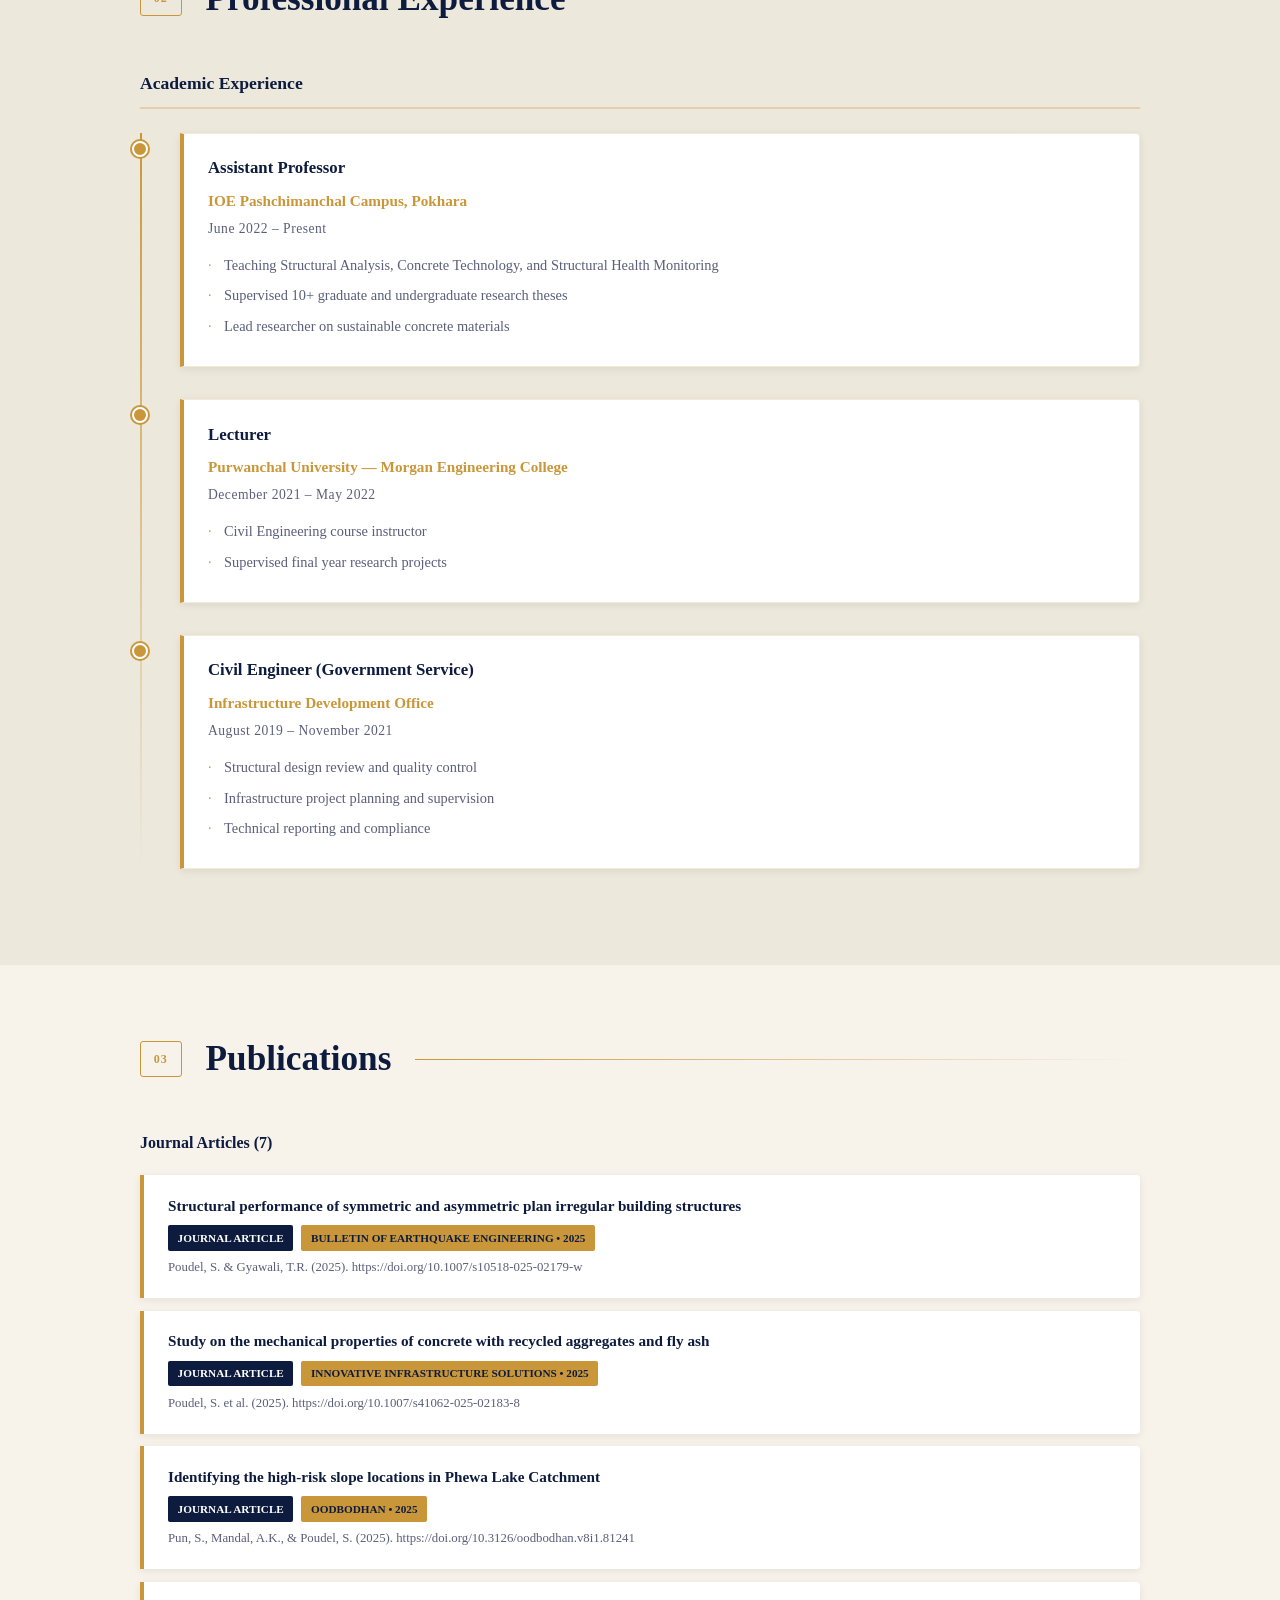
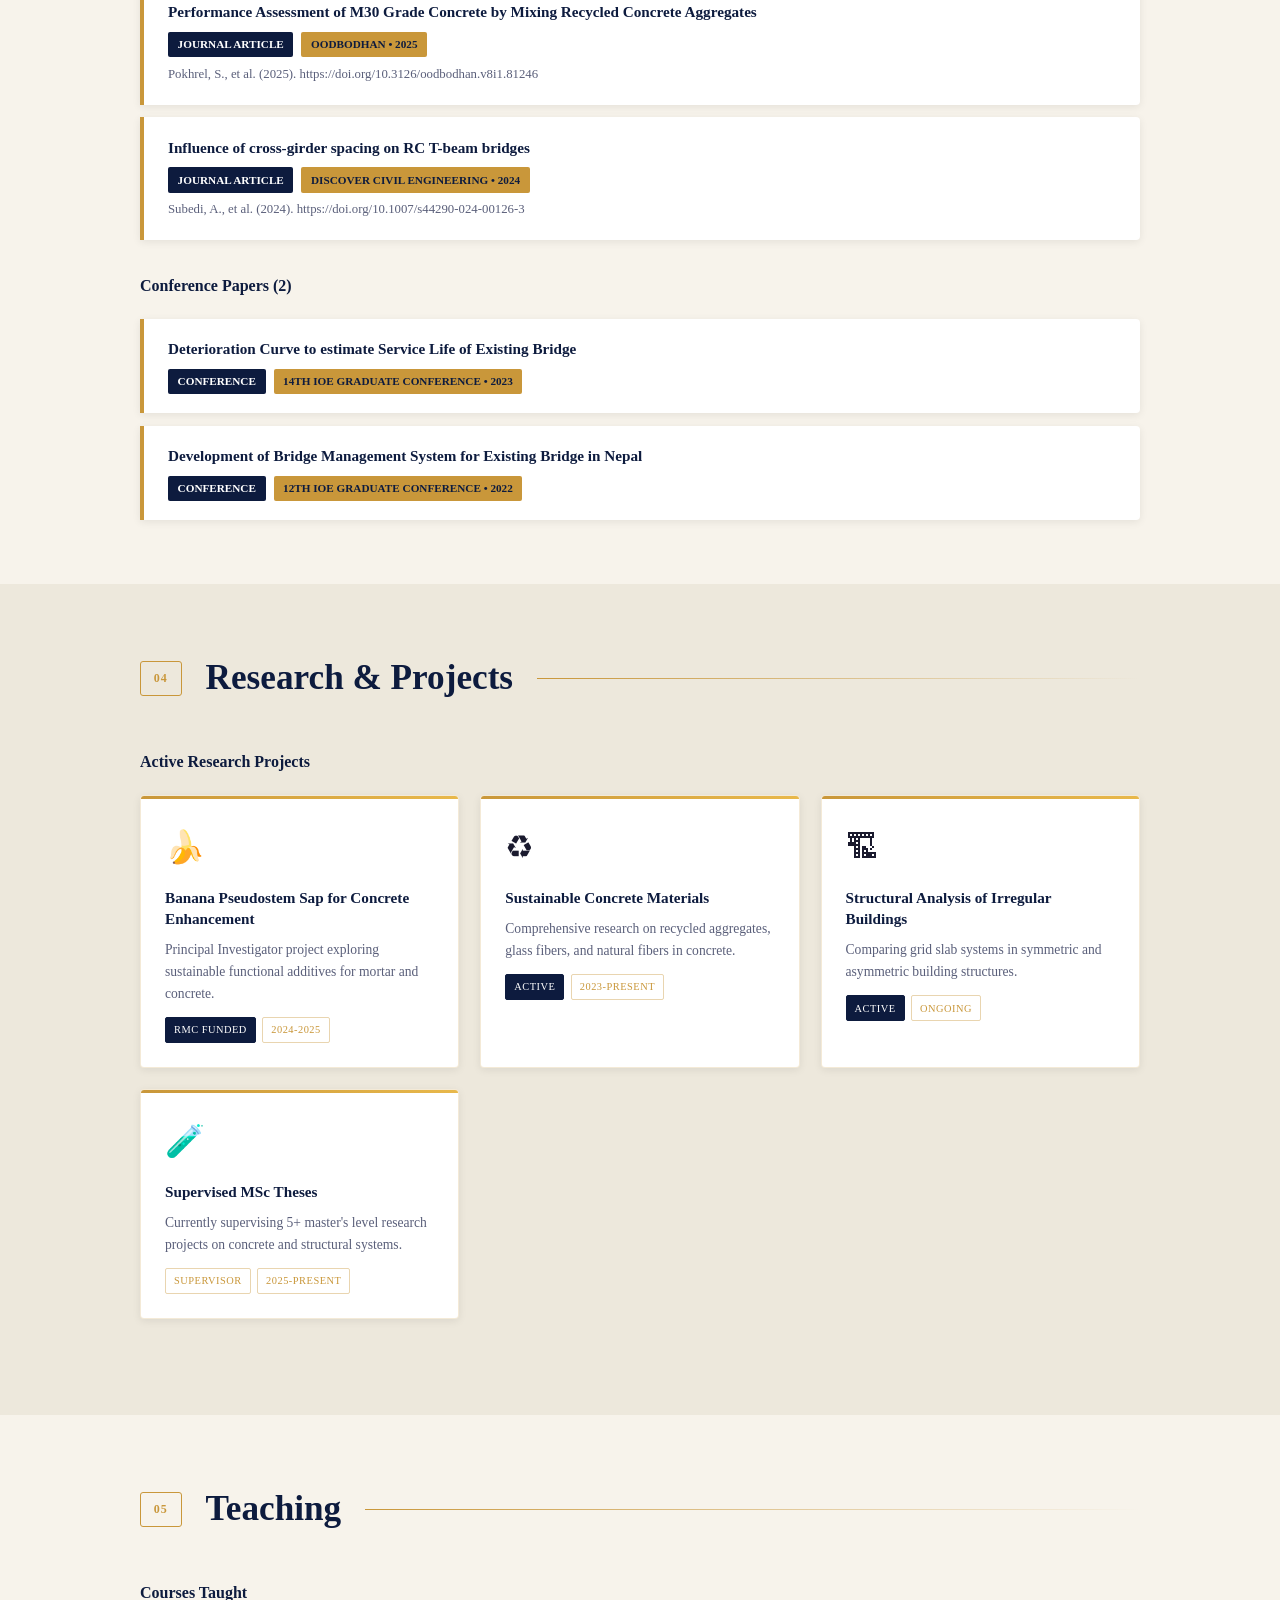
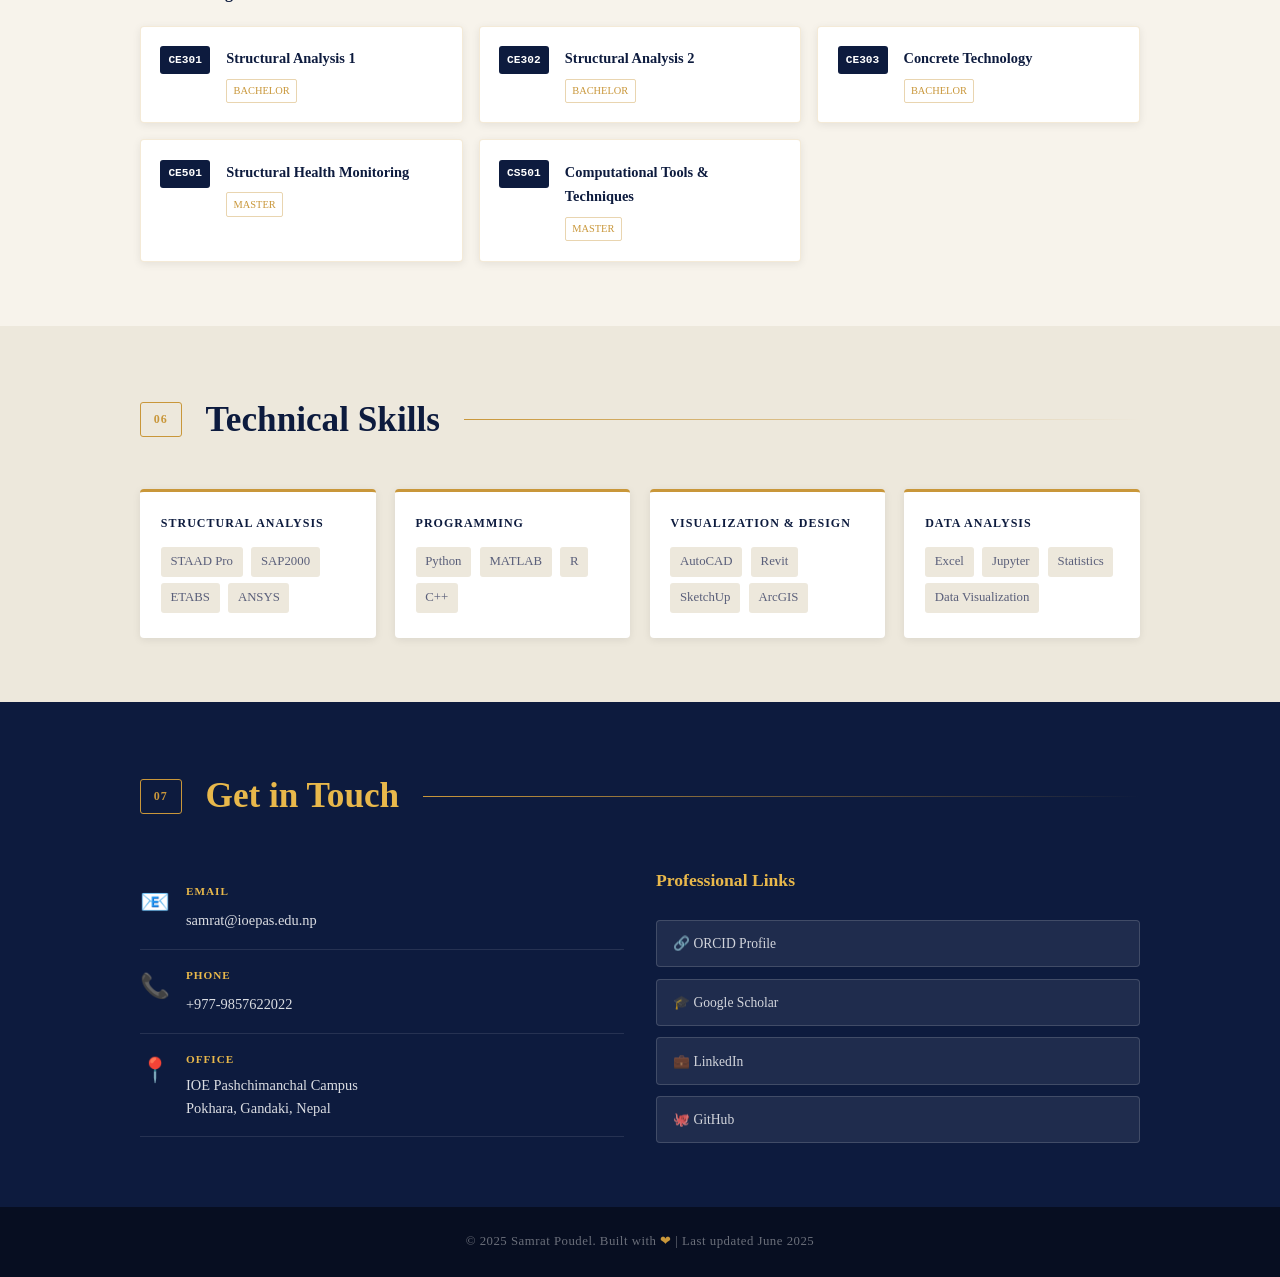
==== commit 040c6b51: "Update index.html" ====
--- a/index.html
+++ b/index.html
@@ -4,7 +4,7 @@
   <meta charset="UTF-8">
   <meta name="viewport" content="width=device-width, initial-scale=1.0">
   <title>Samrat Poudel - Assistant Professor, Structural Engineering</title>
-  <meta name="description" content="Samrat Poudel - Assistant Professor at IOE Pashchimanchal Campus. Specializing in Structural Engineering, Sustainable Concrete Technology, and Infrastructure Develo[...]
+  <meta name="description" content="Samrat Poudel - Assistant Professor at IOE Pashchimanchal Campus. Specializing in Structural Engineering, Sustainable Concrete Technology, and Infrastructure Development.">
   <style>
     * {
       margin: 0;
@@ -1091,4 +1091,4 @@
 </footer>
 
 </body>
-</html>+</html>
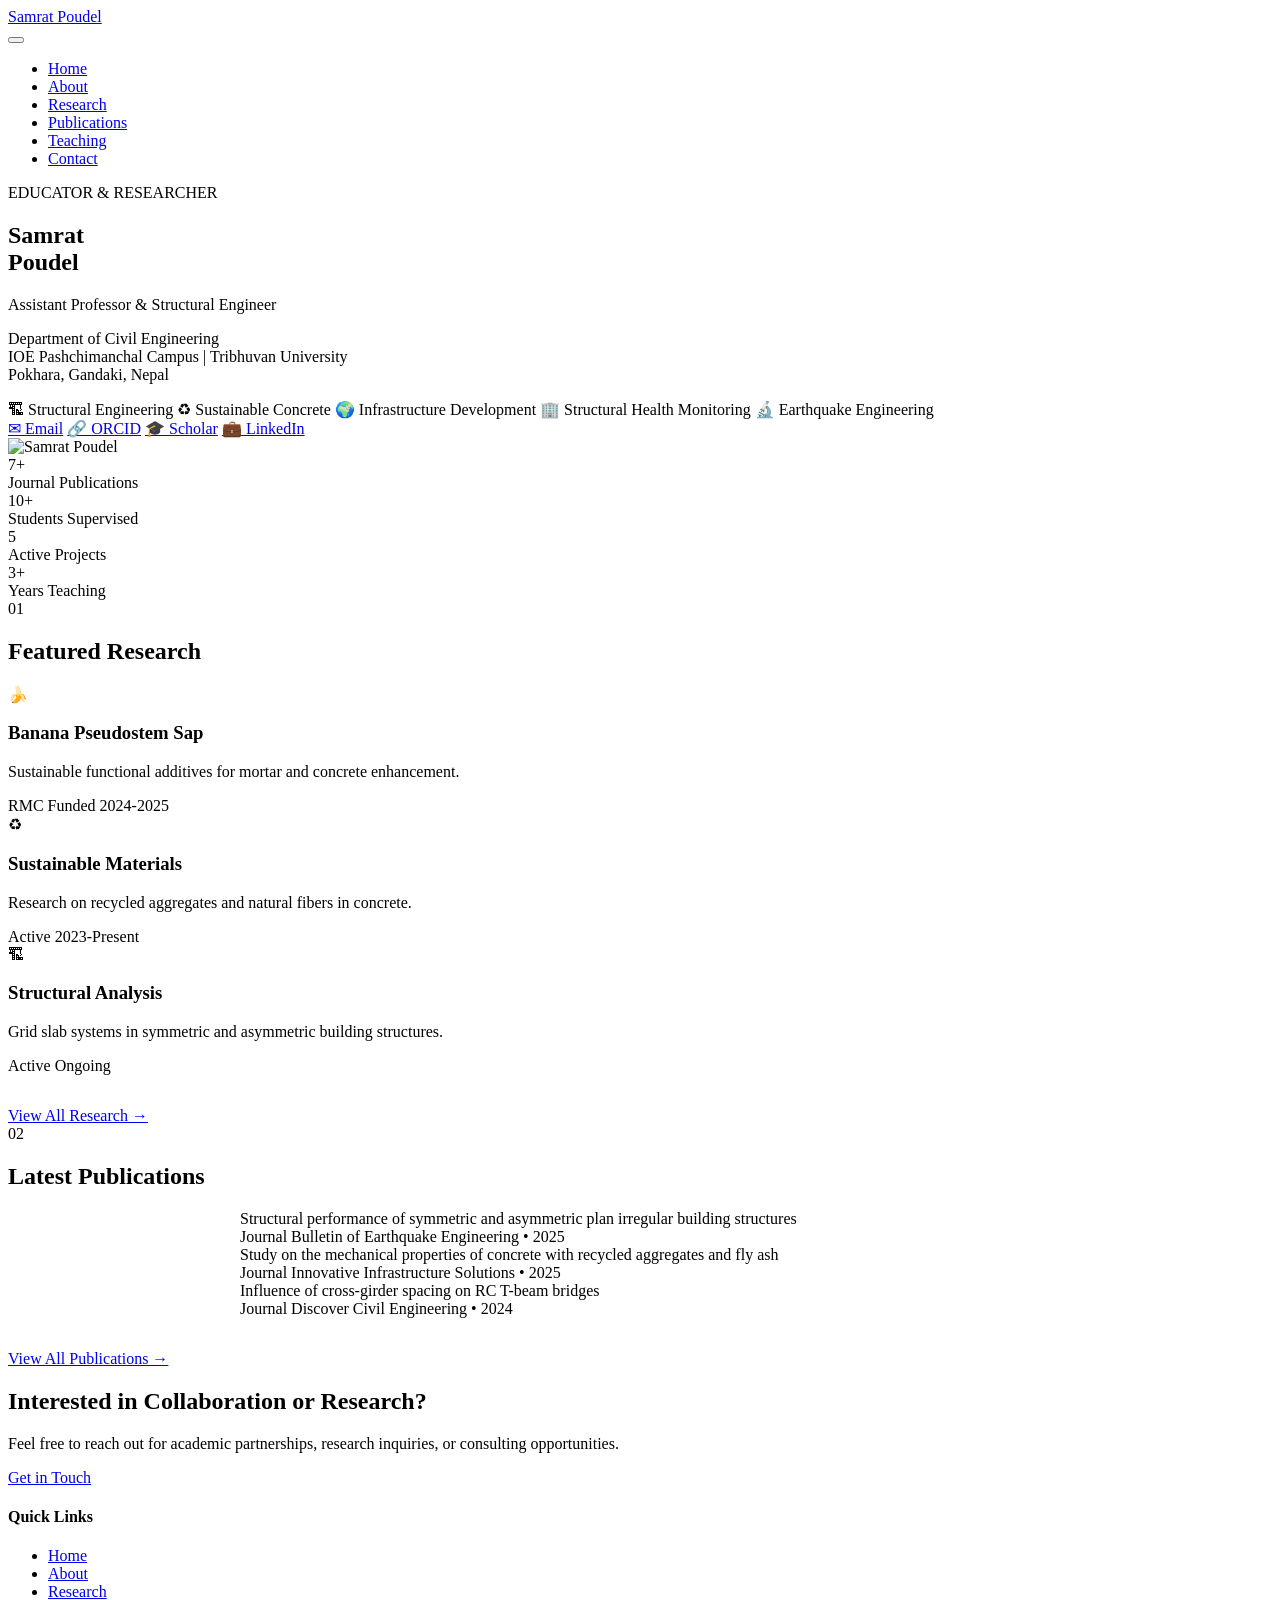
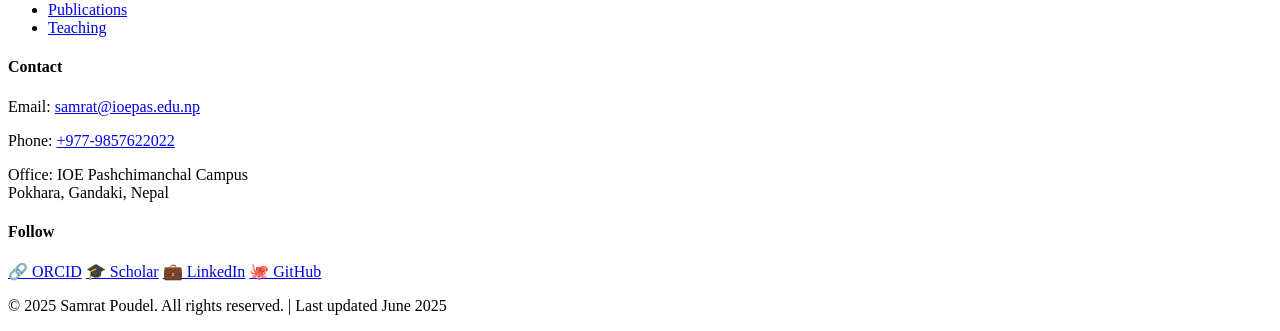
==== commit b604ba30: "Convert to multi-page structure - homepage with navigation" ====
--- a/index.html
+++ b/index.html
@@ -4,1091 +4,210 @@
   <meta charset="UTF-8">
   <meta name="viewport" content="width=device-width, initial-scale=1.0">
   <title>Samrat Poudel - Assistant Professor, Structural Engineering</title>
-  <meta name="description" content="Samrat Poudel - Assistant Professor at IOE Pashchimanchal Campus. Specializing in Structural Engineering, Sustainable Concrete Technology, and Infrastructure Development.">
-  <style>
-    * {
-      margin: 0;
-      padding: 0;
-      box-sizing: border-box;
-    }
-    
-    :root {
-      --navy: #0d1b3e;
-      --gold: #c9973a;
-      --gold-light: #e8b84b;
-      --cream: #f7f3eb;
-      --warm: #ede8dc;
-      --text: #1a1a2e;
-      --muted: #5a5f7a;
-      --white: #ffffff;
-    }
-    
-    html {
-      scroll-behavior: smooth;
-    }
-    
-    body {
-      font-family: 'Georgia', serif;
-      background: var(--cream);
-      color: var(--text);
-      line-height: 1.7;
-      font-size: 16px;
-    }
-    
-    /* Navigation */
-    nav {
-      position: sticky;
-      top: 0;
-      z-index: 200;
-      background: var(--navy);
-      border-bottom: 2px solid var(--gold);
-      padding: 1rem 2rem;
-      display: flex;
-      justify-content: space-between;
-      align-items: center;
-    }
-    
-    .nav-brand {
-      font-size: 1.2rem;
-      color: var(--gold-light);
-      font-weight: bold;
-      letter-spacing: 1px;
-    }
-    
-    .nav-links {
-      display: flex;
-      list-style: none;
-      gap: 2rem;
-    }
-    
-    .nav-links a {
-      color: rgba(255,255,255,0.8);
-      text-decoration: none;
-      font-size: 0.9rem;
-      transition: color 0.3s;
-    }
-    
-    .nav-links a:hover {
-      color: var(--gold-light);
-    }
-    
-    /* Hero Section */
-    #hero {
-      background: linear-gradient(135deg, var(--navy) 0%, #162660 50%, #1a3070 100%);
-      color: var(--white);
-      padding: 4rem 2rem;
-      position: relative;
-      overflow: hidden;
-    }
-    
-    .hero-content {
-      max-width: 1000px;
-      margin: 0 auto;
-      display: grid;
-      grid-template-columns: 1fr 200px;
-      gap: 2rem;
-      align-items: center;
-    }
-    
-    .hero-text h1 {
-      font-size: 3.5rem;
-      margin-bottom: 0.5rem;
-      font-weight: bold;
-      letter-spacing: -1px;
-    }
-    
-    .hero-subtitle {
-      font-size: 1.2rem;
-      color: rgba(255,255,255,0.9);
-      margin-bottom: 0.5rem;
-      font-weight: bold;
-    }
-    
-    .hero-dept {
-      font-size: 0.95rem;
-      color: rgba(255,255,255,0.7);
-      margin-bottom: 1.5rem;
-      line-height: 1.6;
-    }
-    
-    .hero-tags {
-      display: flex;
-      flex-wrap: wrap;
-      gap: 0.5rem;
-      margin-bottom: 1.5rem;
-    }
-    
-    .tag {
-      background: rgba(255,255,255,0.1);
-      border: 1px solid rgba(34,197,94,0.5);
-      color: #86efac;
-      padding: 0.4rem 0.8rem;
-      border-radius: 20px;
-      font-size: 0.85rem;
-      font-weight: 500;
-    }
-    
-    .hero-links {
-      display: flex;
-      flex-wrap: wrap;
-      gap: 0.7rem;
-    }
-    
-    .hero-links a {
-      display: inline-block;
-      padding: 0.5rem 1rem;
-      border: 1px solid rgba(255,255,255,0.3);
-      color: rgba(255,255,255,0.8);
-      text-decoration: none;
-      border-radius: 4px;
-      font-size: 0.85rem;
-      transition: all 0.3s;
-    }
-    
-    .hero-links a:hover {
-      background: rgba(201,151,58,0.2);
-      border-color: var(--gold);
-      color: var(--gold-light);
-    }
-    
-    .hero-photo {
-      width: 180px;
-      height: 220px;
-      border: 3px solid var(--gold);
-      border-radius: 4px;
-      background: linear-gradient(160deg, #1e3070, #0d1b3e);
-      display: flex;
-      align-items: center;
-      justify-content: center;
-      font-size: 4rem;
-      box-shadow: 0 8px 40px rgba(0,0,0,0.5), 5px 5px 0 var(--gold);
-      overflow: hidden;
-    }
-
-    .hero-photo img {
-      width: 100%;
-      height: 100%;
-      object-fit: cover;
-    }
-    
-    /* Sections */
-    section {
-      padding: 4rem 2rem;
-    }
-    
-    .bg-cream { background: var(--cream); }
-    .bg-warm { background: var(--warm); }
-    .bg-navy { background: var(--navy); color: var(--white); }
-    
-    .section-container {
-      max-width: 1000px;
-      margin: 0 auto;
-    }
-    
-    .section-header {
-      display: flex;
-      align-items: center;
-      gap: 1.5rem;
-      margin-bottom: 2.5rem;
-    }
-    
-    .section-num {
-      font-size: 0.75rem;
-      color: var(--gold);
-      border: 1px solid var(--gold);
-      padding: 0.4rem 0.8rem;
-      border-radius: 3px;
-      font-weight: bold;
-      text-transform: uppercase;
-      letter-spacing: 1px;
-    }
-    
-    .section-title {
-      font-size: 2.2rem;
-      color: var(--navy);
-      font-weight: bold;
-    }
-    
-    .bg-navy .section-title {
-      color: var(--gold-light);
-    }
-    
-    .section-line {
-      flex: 1;
-      height: 1px;
-      background: linear-gradient(90deg, var(--gold), transparent);
-    }
-    
-    /* Info Cards */
-    .info-grid {
-      display: grid;
-      grid-template-columns: 1fr 1fr;
-      gap: 1.5rem;
-      margin-bottom: 2rem;
-    }
-    
-    .info-card {
-      background: var(--white);
-      border: 1px solid rgba(201,151,58,0.2);
-      border-top: 3px solid var(--gold);
-      border-radius: 4px;
-      padding: 1.6rem;
-      box-shadow: 0 2px 8px rgba(0,0,0,0.08);
-    }
-    
-    .info-card h3 {
-      font-size: 1.1rem;
-      color: var(--navy);
-      margin-bottom: 1rem;
-      padding-bottom: 0.7rem;
-      border-bottom: 1px solid rgba(201,151,58,0.3);
-    }
-    
-    .info-card ul {
-      list-style: none;
-    }
-    
-    .info-card li {
-      color: var(--muted);
-      margin-bottom: 0.6rem;
-      padding-left: 1.2rem;
-      position: relative;
-      font-size: 0.95rem;
-      line-height: 1.6;
-    }
-    
-    .info-card li:before {
-      content: '▸';
-      color: var(--gold);
-      position: absolute;
-      left: 0;
-    }
-    
-    /* Timeline */
-    .timeline {
-      position: relative;
-      padding-left: 2.5rem;
-    }
-    
-    .timeline:before {
-      content: '';
-      position: absolute;
-      left: 0;
-      top: 0;
-      bottom: 0;
-      width: 2px;
-      background: linear-gradient(180deg, var(--gold), transparent);
-    }
-    
-    .timeline-item {
-      position: relative;
-      margin-bottom: 2rem;
-    }
-    
-    .timeline-item:before {
-      content: '';
-      position: absolute;
-      left: -3rem;
-      top: 0.5rem;
-      width: 12px;
-      height: 12px;
-      border-radius: 50%;
-      background: var(--gold);
-      border: 2px solid var(--white);
-      box-shadow: 0 0 0 2px var(--gold);
-    }
-    
-    .timeline-card {
-      background: var(--white);
-      border: 1px solid rgba(201,151,58,0.2);
-      border-left: 4px solid var(--gold);
-      border-radius: 0 4px 4px 0;
-      padding: 1.3rem 1.5rem;
-      box-shadow: 0 2px 8px rgba(0,0,0,0.08);
-      transition: transform 0.2s;
-    }
-    
-    .timeline-card:hover {
-      transform: translateX(4px);
-    }
-    
-    .timeline-role {
-      font-size: 1.05rem;
-      color: var(--navy);
-      font-weight: bold;
-      margin-bottom: 0.3rem;
-    }
-    
-    .timeline-org {
-      color: var(--gold);
-      font-weight: 600;
-      font-size: 0.95rem;
-      margin-bottom: 0.2rem;
-    }
-    
-    .timeline-date {
-      color: var(--muted);
-      font-size: 0.85rem;
-      margin-bottom: 0.8rem;
-      letter-spacing: 0.5px;
-    }
-    
-    .timeline-card ul {
-      list-style: none;
-    }
-    
-    .timeline-card li {
-      color: var(--muted);
-      font-size: 0.9rem;
-      margin-bottom: 0.4rem;
-      padding-left: 1rem;
-      position: relative;
-    }
-    
-    .timeline-card li:before {
-      content: '·';
-      color: var(--gold);
-      position: absolute;
-      left: 0;
-    }
-    
-    /* Publications */
-    .pub-list {
-      display: flex;
-      flex-direction: column;
-      gap: 0.8rem;
-    }
-    
-    .pub-item {
-      background: var(--white);
-      border-left: 4px solid var(--gold);
-      border-radius: 0 4px 4px 0;
-      padding: 1.2rem 1.5rem;
-      box-shadow: 0 2px 8px rgba(0,0,0,0.08);
-      transition: transform 0.2s;
-    }
-    
-    .pub-item:hover {
-      transform: translateX(4px);
-    }
-    
-    .pub-title {
-      font-size: 0.95rem;
-      color: var(--navy);
-      font-weight: bold;
-      margin-bottom: 0.5rem;
-      line-height: 1.5;
-    }
-    
-    .pub-meta {
-      display: flex;
-      gap: 0.5rem;
-      flex-wrap: wrap;
-      margin-top: 0.5rem;
-      font-size: 0.8rem;
-    }
-    
-    .badge-pub {
-      background: var(--navy);
-      color: var(--white);
-      padding: 0.2rem 0.6rem;
-      border-radius: 2px;
-      text-transform: uppercase;
-      font-size: 0.7rem;
-      font-weight: 600;
-    }
-    
-    .badge-pub.gold {
-      background: var(--gold);
-      color: var(--navy);
-    }
-    
-    .pub-cite {
-      font-size: 0.8rem;
-      color: var(--muted);
-      margin-top: 0.4rem;
-    }
-    
-    /* Cards Grid */
-    .cards-grid {
-      display: grid;
-      grid-template-columns: repeat(auto-fill, minmax(280px, 1fr));
-      gap: 1.3rem;
-      margin-bottom: 2rem;
-    }
-    
-    .card {
-      background: var(--white);
-      border: 1px solid rgba(201,151,58,0.2);
-      border-radius: 4px;
-      padding: 1.5rem;
-      box-shadow: 0 2px 8px rgba(0,0,0,0.08);
-      position: relative;
-      overflow: hidden;
-      transition: transform 0.2s, box-shadow 0.2s;
-    }
-    
-    .card:before {
-      content: '';
-      position: absolute;
-      top: 0;
-      left: 0;
-      right: 0;
-      height: 3px;
-      background: linear-gradient(90deg, var(--gold), var(--gold-light));
-    }
-    
-    .card:hover {
-      transform: translateY(-4px);
-      box-shadow: 0 8px 24px rgba(0,0,0,0.12);
-    }
-    
-    .card-icon {
-      font-size: 2rem;
-      margin-bottom: 0.8rem;
-    }
-    
-    .card h3 {
-      font-size: 0.95rem;
-      color: var(--navy);
-      margin-bottom: 0.6rem;
-      line-height: 1.4;
-      font-weight: bold;
-    }
-    
-    .card p {
-      font-size: 0.85rem;
-      color: var(--muted);
-      line-height: 1.6;
-    }
-    
-    .card-tags {
-      display: flex;
-      flex-wrap: wrap;
-      gap: 0.4rem;
-      margin-top: 0.8rem;
-    }
-    
-    .card-tag {
-      font-size: 0.65rem;
-      color: var(--gold);
-      border: 1px solid rgba(201,151,58,0.4);
-      padding: 0.2rem 0.5rem;
-      border-radius: 2px;
-      text-transform: uppercase;
-      letter-spacing: 0.5px;
-    }
-    
-    .card-tag.active {
-      background: var(--navy);
-      color: var(--white);
-      border-color: var(--navy);
-    }
-    
-    /* Courses */
-    .courses-grid {
-      display: grid;
-      grid-template-columns: repeat(auto-fill, minmax(240px, 1fr));
-      gap: 1rem;
-    }
-    
-    .course-card {
-      background: var(--white);
-      border: 1px solid rgba(201,151,58,0.2);
-      border-radius: 4px;
-      padding: 1.2rem;
-      box-shadow: 0 2px 8px rgba(0,0,0,0.08);
-      display: flex;
-      gap: 1rem;
-      align-items: flex-start;
-      transition: transform 0.2s;
-    }
-    
-    .course-card:hover {
-      transform: translateY(-2px);
-    }
-    
-    .course-code {
-      font-family: monospace;
-      font-size: 0.7rem;
-      background: var(--navy);
-      color: var(--white);
-      padding: 0.3rem 0.5rem;
-      border-radius: 3px;
-      text-align: center;
-      min-width: 50px;
-      font-weight: 600;
-    }
-    
-    .course-info h4 {
-      font-size: 0.9rem;
-      color: var(--navy);
-      font-weight: bold;
-      margin-bottom: 0.3rem;
-    }
-    
-    .course-level {
-      display: inline-block;
-      font-size: 0.65rem;
-      color: var(--gold);
-      border: 1px solid rgba(201,151,58,0.4);
-      padding: 0.15rem 0.4rem;
-      border-radius: 2px;
-      text-transform: uppercase;
-    }
-    
-    /* Skills */
-    .skills-grid {
-      display: grid;
-      grid-template-columns: repeat(auto-fill, minmax(200px, 1fr));
-      gap: 1.2rem;
-    }
-    
-    .skill-group {
-      background: var(--white);
-      border-radius: 4px;
-      padding: 1.3rem;
-      box-shadow: 0 2px 8px rgba(0,0,0,0.08);
-      border-top: 3px solid var(--gold);
-    }
-    
-    .skill-group h4 {
-      font-size: 0.75rem;
-      color: var(--navy);
-      text-transform: uppercase;
-      letter-spacing: 1px;
-      margin-bottom: 0.8rem;
-      font-weight: bold;
-    }
-    
-    .skill-pill {
-      display: inline-block;
-      font-size: 0.8rem;
-      color: var(--muted);
-      background: var(--warm);
-      border-radius: 3px;
-      padding: 0.25rem 0.6rem;
-      margin-bottom: 0.3rem;
-      margin-right: 0.3rem;
-    }
-    
-    /* Contact */
-    .contact-grid {
-      display: grid;
-      grid-template-columns: 1fr 1fr;
-      gap: 2rem;
-    }
-    
-    .contact-item {
-      display: flex;
-      gap: 1rem;
-      padding: 1rem 0;
-      border-bottom: 1px solid rgba(255,255,255,0.1);
-    }
-    
-    .contact-icon {
-      font-size: 1.5rem;
-      min-width: 30px;
-    }
-    
-    .contact-detail h4 {
-      font-size: 0.7rem;
-      text-transform: uppercase;
-      color: var(--gold-light);
-      margin-bottom: 0.3rem;
-      letter-spacing: 1px;
-      font-weight: bold;
-    }
-    
-    .contact-detail p, .contact-detail a {
-      font-size: 0.9rem;
-      color: rgba(255,255,255,0.85);
-      text-decoration: none;
-      line-height: 1.6;
-    }
-    
-    .contact-detail a:hover {
-      color: var(--gold-light);
-    }
-    
-    .profile-links {
-      display: flex;
-      flex-direction: column;
-      gap: 0.7rem;
-    }
-    
-    .profile-links h3 {
-      font-size: 1.1rem;
-      color: var(--gold-light);
-      margin-bottom: 0.8rem;
-      font-weight: bold;
-    }
-    
-    .profile-link {
-      display: flex;
-      align-items: center;
-      gap: 0.8rem;
-      padding: 0.7rem 1rem;
-      background: rgba(255,255,255,0.08);
-      border: 1px solid rgba(255,255,255,0.15);
-      border-radius: 4px;
-      text-decoration: none;
-      color: rgba(255,255,255,0.8);
-      font-size: 0.85rem;
-      transition: all 0.3s;
-    }
-    
-    .profile-link:hover {
-      background: rgba(201,151,58,0.15);
-      border-color: rgba(201,151,58,0.4);
-      color: var(--gold-light);
-    }
-    
-    /* Footer */
-    footer {
-      background: #070e21;
-      color: rgba(255,255,255,0.4);
-      text-align: center;
-      padding: 1.5rem;
-      font-size: 0.8rem;
-      letter-spacing: 0.5px;
-    }
-    
-    footer span {
-      color: var(--gold);
-    }
-    
-    /* Responsive */
-    @media (max-width: 768px) {
-      .hero-content {
-        grid-template-columns: 1fr;
-      }
-      
-      .hero-photo {
-        display: none;
-      }
-      
-      .info-grid, .contact-grid {
-        grid-template-columns: 1fr;
-      }
-      
-      .nav-links {
-        display: none;
-      }
-      
-      .section-title {
-        font-size: 1.8rem;
-      }
-      
-      .hero-text h1 {
-        font-size: 2.5rem;
-      }
-    }
-  </style>
+  <meta name="description" content="Samrat Poudel - Assistant Professor at IOE Pashchimanchal Campus specializing in Structural Engineering, Sustainable Concrete Technology, and Infrastructure Development.">
+  <link rel="stylesheet" href="assets/styles.css">
 </head>
 <body>
 
 <!-- Navigation -->
-<nav>
-  <div class="nav-brand">Samrat Poudel</div>
-  <ul class="nav-links">
-    <li><a href="#about">About</a></li>
-    <li><a href="#experience">Experience</a></li>
-    <li><a href="#publications">Publications</a></li>
-    <li><a href="#research">Research</a></li>
-    <li><a href="#teaching">Teaching</a></li>
-    <li><a href="#skills">Skills</a></li>
-    <li><a href="#contact">Contact</a></li>
-  </ul>
+<nav class="navbar">
+  <div class="nav-container">
+    <div class="nav-brand">
+      <a href="index.html">Samrat Poudel</a>
+    </div>
+    <button class="mobile-toggle" id="mobileToggle">
+      <span></span>
+      <span></span>
+      <span></span>
+    </button>
+    <ul class="nav-links" id="navLinks">
+      <li><a href="index.html">Home</a></li>
+      <li><a href="about.html">About</a></li>
+      <li><a href="research.html">Research</a></li>
+      <li><a href="publications.html">Publications</a></li>
+      <li><a href="teaching.html">Teaching</a></li>
+      <li><a href="contact.html">Contact</a></li>
+    </ul>
+  </div>
 </nav>
 
 <!-- Hero -->
-<section id="hero">
+<section id="hero" class="hero">
   <div class="hero-content">
     <div class="hero-text">
-      <div class="hero-tag" style="display: inline-block; font-size: 0.7rem; color: var(--gold-light); background: rgba(201,151,58,0.15); border: 1px solid rgba(201,151,58,0.4); padding: 0.3rem 0.7rem; border-radius: 12px; margin-bottom: 0.8rem;">EDUCATOR & RESEARCHER</div>
+      <div class="hero-tag">EDUCATOR & RESEARCHER</div>
       <h1>Samrat<br>Poudel</h1>
-      <p class="hero-subtitle">Assistant Professor & Structural Engineer </p>
+      <p class="hero-subtitle">Assistant Professor & Structural Engineer</p>
       <p class="hero-dept">Department of Civil Engineering<br>IOE Pashchimanchal Campus | Tribhuvan University<br>Pokhara, Gandaki, Nepal</p>
       <div class="hero-tags">
         <span class="tag">🏗 Structural Engineering</span>
         <span class="tag">♻ Sustainable Concrete</span>
         <span class="tag">🌍 Infrastructure Development</span>
-        <span class="tag">🏢🩺Structural Health Monitoring</span>
+        <span class="tag">🏢 Structural Health Monitoring</span>
         <span class="tag">🔬 Earthquake Engineering</span>
       </div>
       <div class="hero-links">
-        <a href="mailto:samrat@ioepas.edu.np">✉ Email</a>
-        <a href="https://orcid.org/0009-0006-3077-2257" target="_blank">🔗 ORCID</a>
-        <a href="https://scholar.google.com/citations?user=jERHrbAAAAAJ&hl=en&authuser=2">🎓 Google Scholar</a>
-        <a href="https://www.linkedin.com/in/samrat-poudel-b342bb174/">💼 Linkedin</a>
-        <a href="tel:+9779857622022">📞 +977-9857622022</a>
-      </div>
-    </div>
-    <div class="hero-photo"><img src="https://raw.githubusercontent.com/samrat-poudel/webimage/main/Samrat%20Photo.jpeg" alt="Samrat Poudel"></div>
-  </div>
-</section>
-
-<!-- About -->
-<section id="about" class="bg-cream">
+        <a href="mailto:samrat@ioepas.edu.np" class="btn btn-primary">✉ Email</a>
+        <a href="https://orcid.org/0009-0006-3077-2257" target="_blank" class="btn btn-secondary">🔗 ORCID</a>
+        <a href="https://scholar.google.com/citations?user=jERHrbAAAAAJ&hl=en&authuser=2" target="_blank" class="btn btn-secondary">🎓 Scholar</a>
+        <a href="https://www.linkedin.com/in/samrat-poudel-b342bb174/" target="_blank" class="btn btn-secondary">💼 LinkedIn</a>
+      </div>
+    </div>
+    <div class="hero-photo">
+      <img src="https://raw.githubusercontent.com/samrat-poudel/webimage/main/Samrat%20Photo.jpeg" alt="Samrat Poudel">
+    </div>
+  </div>
+</section>
+
+<!-- Quick Stats -->
+<section class="quick-stats bg-cream">
+  <div class="section-container">
+    <div class="stats-grid">
+      <div class="stat-card">
+        <div class="stat-number">7+</div>
+        <div class="stat-label">Journal Publications</div>
+      </div>
+      <div class="stat-card">
+        <div class="stat-number">10+</div>
+        <div class="stat-label">Students Supervised</div>
+      </div>
+      <div class="stat-card">
+        <div class="stat-number">5</div>
+        <div class="stat-label">Active Projects</div>
+      </div>
+      <div class="stat-card">
+        <div class="stat-number">3+</div>
+        <div class="stat-label">Years Teaching</div>
+      </div>
+    </div>
+  </div>
+</section>
+
+<!-- Featured Research -->
+<section class="featured-section bg-warm">
   <div class="section-container">
     <div class="section-header">
       <span class="section-num">01</span>
-      <h2 class="section-title">About Me</h2>
+      <h2 class="section-title">Featured Research</h2>
       <div class="section-line"></div>
     </div>
-    <div class="info-grid">
-      <div class="info-card">
-        <h3>🎓 Education</h3>
-        <ul>
-          <li><strong>M.Sc. Structural Engineering</strong> — Pokhara University (2019–2021) | Topper</li>
-          <li style="margin-top: 0.8rem;"><strong>B.E. Civil Engineering</strong> — Tribhuvan University IOE (2014–2018)</li>
-        </ul>
-      </div>
-      <div class="info-card">
-        <h3>🔍 Research Interests</h3>
-        <ul>
-          <li>Sustainable Concrete Technology</li>
-          <li>Structural Engineering & Seismic Analysis</li>
-          <li>Grid Slab Systems</li>
-          <li>Earthquake Engineering</li>
-          <li>Infrastructure Development</li>
-        </ul>
-      </div>
-      <div class="info-card">
-        <h3>🏛 Professional Associations</h3>
-        <ul>
-          <li>Nepal Engineer's Association (Life Member)</li>
-          <li>Oodbodhan Journal Scientific Committee</li>
-          <li>Tribhuvan University Teachers' Association</li>
-        </ul>
-      </div>
-      <div class="info-card">
-        <h3>🏆 Awards & Recognition</h3>
-        <ul>
-          <li><strong>Nepal Bidhya Bhusan Kha Award</strong> (2024)</li>
-          <li><strong>Dean's List & Faculty Topper</strong> (2022)</li>
-        </ul>
-      </div>
-    </div>
-  </div>
-</section>
-
-<!-- Experience -->
-<section id="experience" class="bg-warm">
+    <div class="cards-grid">
+      <div class="card">
+        <div class="card-icon">🍌</div>
+        <h3>Banana Pseudostem Sap</h3>
+        <p>Sustainable functional additives for mortar and concrete enhancement.</p>
+        <div class="card-tags">
+          <span class="card-tag active">RMC Funded</span>
+          <span class="card-tag">2024-2025</span>
+        </div>
+      </div>
+      <div class="card">
+        <div class="card-icon">♻</div>
+        <h3>Sustainable Materials</h3>
+        <p>Research on recycled aggregates and natural fibers in concrete.</p>
+        <div class="card-tags">
+          <span class="card-tag active">Active</span>
+          <span class="card-tag">2023-Present</span>
+        </div>
+      </div>
+      <div class="card">
+        <div class="card-icon">🏗</div>
+        <h3>Structural Analysis</h3>
+        <p>Grid slab systems in symmetric and asymmetric building structures.</p>
+        <div class="card-tags">
+          <span class="card-tag active">Active</span>
+          <span class="card-tag">Ongoing</span>
+        </div>
+      </div>
+    </div>
+    <div class="text-center" style="margin-top: 2rem;">
+      <a href="research.html" class="btn btn-outline">View All Research →</a>
+    </div>
+  </div>
+</section>
+
+<!-- Latest Publications -->
+<section class="latest-publications bg-cream">
   <div class="section-container">
     <div class="section-header">
       <span class="section-num">02</span>
-      <h2 class="section-title">Professional Experience</h2>
+      <h2 class="section-title">Latest Publications</h2>
       <div class="section-line"></div>
     </div>
-    
-    <h3 style="font-size: 1.1rem; color: var(--navy); margin-bottom: 1.5rem; padding-bottom: 0.5rem; border-bottom: 2px solid rgba(201,151,58,0.3); font-weight: bold;">Academic Experience</h3>
-    
-    <div class="timeline">
-      <div class="timeline-item">
-        <div class="timeline-card">
-          <div class="timeline-role">Assistant Professor</div>
-          <div class="timeline-org">IOE Pashchimanchal Campus, Pokhara</div>
-          <div class="timeline-date">June 2022 – Present</div>
-          <ul>
-            <li>Teaching Structural Analysis, Concrete Technology, and Structural Health Monitoring</li>
-            <li>Supervised 10+ graduate and undergraduate research theses</li>
-            <li>Lead researcher on sustainable concrete materials</li>
-          </ul>
-        </div>
-      </div>
-      <div class="timeline-item">
-        <div class="timeline-card">
-          <div class="timeline-role">Lecturer</div>
-          <div class="timeline-org">Purwanchal University — Morgan Engineering College</div>
-          <div class="timeline-date">December 2021 – May 2022</div>
-          <ul>
-            <li>Civil Engineering course instructor</li>
-            <li>Supervised final year research projects</li>
-          </ul>
-        </div>
-      </div>
-      <div class="timeline-item">
-        <div class="timeline-card">
-          <div class="timeline-role">Civil Engineer (Government Service)</div>
-          <div class="timeline-org">Infrastructure Development Office</div>
-          <div class="timeline-date">August 2019 – November 2021</div>
-          <ul>
-            <li>Structural design review and quality control</li>
-            <li>Infrastructure project planning and supervision</li>
-            <li>Technical reporting and compliance</li>
-          </ul>
-        </div>
-      </div>
-    </div>
-  </div>
-</section>
-
-<!-- Publications -->
-<section id="publications" class="bg-cream">
-  <div class="section-container">
-    <div class="section-header">
-      <span class="section-num">03</span>
-      <h2 class="section-title">Publications</h2>
-      <div class="section-line"></div>
-    </div>
-    
-    <h3 style="font-size: 1rem; color: var(--navy); margin-bottom: 1.2rem; font-weight: bold;">Journal Articles (7)</h3>
-    <div class="pub-list">
+    <div class="pub-list" style="max-width: 800px; margin: 0 auto;">
       <div class="pub-item">
         <div class="pub-title">Structural performance of symmetric and asymmetric plan irregular building structures</div>
         <div class="pub-meta">
-          <span class="badge-pub">Journal Article</span>
+          <span class="badge-pub">Journal</span>
           <span class="badge-pub gold">Bulletin of Earthquake Engineering • 2025</span>
         </div>
-        <div class="pub-cite">Poudel, S. & Gyawali, T.R. (2025). https://doi.org/10.1007/s10518-025-02179-w</div>
       </div>
       <div class="pub-item">
         <div class="pub-title">Study on the mechanical properties of concrete with recycled aggregates and fly ash</div>
         <div class="pub-meta">
-          <span class="badge-pub">Journal Article</span>
+          <span class="badge-pub">Journal</span>
           <span class="badge-pub gold">Innovative Infrastructure Solutions • 2025</span>
         </div>
-        <div class="pub-cite">Poudel, S. et al. (2025). https://doi.org/10.1007/s41062-025-02183-8</div>
-      </div>
-      <div class="pub-item">
-        <div class="pub-title">Identifying the high-risk slope locations in Phewa Lake Catchment</div>
-        <div class="pub-meta">
-          <span class="badge-pub">Journal Article</span>
-          <span class="badge-pub gold">OODBODHAN • 2025</span>
-        </div>
-        <div class="pub-cite">Pun, S., Mandal, A.K., & Poudel, S. (2025). https://doi.org/10.3126/oodbodhan.v8i1.81241</div>
-      </div>
-      <div class="pub-item">
-        <div class="pub-title">Performance Assessment of M30 Grade Concrete by Mixing Recycled Concrete Aggregates</div>
-        <div class="pub-meta">
-          <span class="badge-pub">Journal Article</span>
-          <span class="badge-pub gold">OODBODHAN • 2025</span>
-        </div>
-        <div class="pub-cite">Pokhrel, S., et al. (2025). https://doi.org/10.3126/oodbodhan.v8i1.81246</div>
       </div>
       <div class="pub-item">
         <div class="pub-title">Influence of cross-girder spacing on RC T-beam bridges</div>
         <div class="pub-meta">
-          <span class="badge-pub">Journal Article</span>
+          <span class="badge-pub">Journal</span>
           <span class="badge-pub gold">Discover Civil Engineering • 2024</span>
         </div>
-        <div class="pub-cite">Subedi, A., et al. (2024). https://doi.org/10.1007/s44290-024-00126-3</div>
-      </div>
-    </div>
-    
-    <h3 style="font-size: 1rem; color: var(--navy); margin-bottom: 1.2rem; margin-top: 2rem; font-weight: bold;">Conference Papers (2)</h3>
-    <div class="pub-list">
-      <div class="pub-item">
-        <div class="pub-title">Deterioration Curve to estimate Service Life of Existing Bridge</div>
-        <div class="pub-meta">
-          <span class="badge-pub">Conference</span>
-          <span class="badge-pub gold">14th IOE Graduate Conference • 2023</span>
-        </div>
-      </div>
-      <div class="pub-item">
-        <div class="pub-title">Development of Bridge Management System for Existing Bridge in Nepal</div>
-        <div class="pub-meta">
-          <span class="badge-pub">Conference</span>
-          <span class="badge-pub gold">12th IOE Graduate Conference • 2022</span>
-        </div>
-      </div>
-    </div>
-  </div>
-</section>
-
-<!-- Research -->
-<section id="research" class="bg-warm">
-  <div class="section-container">
-    <div class="section-header">
-      <span class="section-num">04</span>
-      <h2 class="section-title">Research & Projects</h2>
-      <div class="section-line"></div>
-    </div>
-    
-    <h3 style="font-size: 1rem; color: var(--navy); margin-bottom: 1.2rem; font-weight: bold;">Active Research Projects</h3>
-    <div class="cards-grid">
-      <div class="card">
-        <div class="card-icon">🍌</div>
-        <h3>Banana Pseudostem Sap for Concrete Enhancement</h3>
-        <p>Principal Investigator project exploring sustainable functional additives for mortar and concrete.</p>
-        <div class="card-tags">
-          <span class="card-tag active">RMC Funded</span>
-          <span class="card-tag">2024-2025</span>
-        </div>
-      </div>
-      <div class="card">
-        <div class="card-icon">♻</div>
-        <h3>Sustainable Concrete Materials</h3>
-        <p>Comprehensive research on recycled aggregates, glass fibers, and natural fibers in concrete.</p>
-        <div class="card-tags">
-          <span class="card-tag active">Active</span>
-          <span class="card-tag">2023-Present</span>
-        </div>
-      </div>
-      <div class="card">
-        <div class="card-icon">🏗</div>
-        <h3>Structural Analysis of Irregular Buildings</h3>
-        <p>Comparing grid slab systems in symmetric and asymmetric building structures.</p>
-        <div class="card-tags">
-          <span class="card-tag active">Active</span>
-          <span class="card-tag">Ongoing</span>
-        </div>
-      </div>
-      <div class="card">
-        <div class="card-icon">🧪</div>
-        <h3>Supervised MSc Theses</h3>
-        <p>Currently supervising 5+ master's level research projects on concrete and structural systems.</p>
-        <div class="card-tags">
-          <span class="card-tag">Supervisor</span>
-          <span class="card-tag">2025-Present</span>
-        </div>
-      </div>
-    </div>
-  </div>
-</section>
-
-<!-- Teaching -->
-<section id="teaching" class="bg-cream">
-  <div class="section-container">
-    <div class="section-header">
-      <span class="section-num">05</span>
-      <h2 class="section-title">Teaching</h2>
-      <div class="section-line"></div>
-    </div>
-    
-    <h3 style="font-size: 1rem; color: var(--navy); margin-bottom: 1.2rem; font-weight: bold;">Courses Taught</h3>
-    <div class="courses-grid">
-      <div class="course-card">
-        <span class="course-code">CE301</span>
-        <div class="course-info">
-          <h4>Structural Analysis 1</h4>
-          <span class="course-level">Bachelor</span>
-        </div>
-      </div>
-      <div class="course-card">
-        <span class="course-code">CE302</span>
-        <div class="course-info">
-          <h4>Structural Analysis 2</h4>
-          <span class="course-level">Bachelor</span>
-        </div>
-      </div>
-      <div class="course-card">
-        <span class="course-code">CE303</span>
-        <div class="course-info">
-          <h4>Concrete Technology</h4>
-          <span class="course-level">Bachelor</span>
-        </div>
-      </div>
-      <div class="course-card">
-        <span class="course-code">CE501</span>
-        <div class="course-info">
-          <h4>Structural Health Monitoring</h4>
-          <span class="course-level">Master</span>
-        </div>
-      </div>
-      <div class="course-card">
-        <span class="course-code">CS501</span>
-        <div class="course-info">
-          <h4>Computational Tools & Techniques</h4>
-          <span class="course-level">Master</span>
-        </div>
-      </div>
-    </div>
-  </div>
-</section>
-
-<!-- Skills -->
-<section id="skills" class="bg-warm">
-  <div class="section-container">
-    <div class="section-header">
-      <span class="section-num">06</span>
-      <h2 class="section-title">Technical Skills</h2>
-      <div class="section-line"></div>
-    </div>
-    
-    <div class="skills-grid">
-      <div class="skill-group">
-        <h4>Structural Analysis</h4>
-        <span class="skill-pill">STAAD Pro</span>
-        <span class="skill-pill">SAP2000</span>
-        <span class="skill-pill">ETABS</span>
-        <span class="skill-pill">ANSYS</span>
-      </div>
-      <div class="skill-group">
-        <h4>Programming</h4>
-        <span class="skill-pill">Python</span>
-        <span class="skill-pill">MATLAB</span>
-        <span class="skill-pill">R</span>
-        <span class="skill-pill">C++</span>
-      </div>
-      <div class="skill-group">
-        <h4>Visualization & Design</h4>
-        <span class="skill-pill">AutoCAD</span>
-        <span class="skill-pill">Revit</span>
-        <span class="skill-pill">SketchUp</span>
-        <span class="skill-pill">ArcGIS</span>
-      </div>
-      <div class="skill-group">
-        <h4>Data Analysis</h4>
-        <span class="skill-pill">Excel</span>
-        <span class="skill-pill">Jupyter</span>
-        <span class="skill-pill">Statistics</span>
-        <span class="skill-pill">Data Visualization</span>
-      </div>
-    </div>
-  </div>
-</section>
-
-<!-- Contact -->
-<section id="contact" class="bg-navy">
-  <div class="section-container">
-    <div class="section-header">
-      <span class="section-num">07</span>
-      <h2 class="section-title">Get in Touch</h2>
-      <div class="section-line"></div>
-    </div>
-    
-    <div class="contact-grid">
-      <div>
-        <div class="contact-item">
-          <div class="contact-icon">📧</div>
-          <div class="contact-detail">
-            <h4>Email</h4>
-            <a href="mailto:samrat@ioepas.edu.np">samrat@ioepas.edu.np</a>
-          </div>
-        </div>
-        <div class="contact-item">
-          <div class="contact-icon">📞</div>
-          <div class="contact-detail">
-            <h4>Phone</h4>
-            <a href="tel:+9779857622022">+977-9857622022</a>
-          </div>
-        </div>
-        <div class="contact-item">
-          <div class="contact-icon">📍</div>
-          <div class="contact-detail">
-            <h4>Office</h4>
-            <p>IOE Pashchimanchal Campus<br>Pokhara, Gandaki, Nepal</p>
-          </div>
-        </div>
-      </div>
-      <div class="profile-links">
-        <h3>Professional Links</h3>
-        <a href="https://orcid.org/0009-0006-3077-2257" target="_blank" class="profile-link">🔗 ORCID Profile</a>
-        <a href="https://scholar.google.com/citations?user=jERHrbAAAAAJ&hl=en&authuser=2" target="_blank" class="profile-link">🎓 Google Scholar</a>
-        <a href="https://www.linkedin.com/in/samrat-poudel-b342bb174/" target="_blank" class="profile-link">💼 LinkedIn</a>
-        <a href="https://github.com/samrat-poudel" target="_blank" class="profile-link">🐙 GitHub</a>
-      </div>
-    </div>
+      </div>
+    </div>
+    <div class="text-center" style="margin-top: 2rem;">
+      <a href="publications.html" class="btn btn-outline">View All Publications →</a>
+    </div>
+  </div>
+</section>
+
+<!-- Call to Action -->
+<section class="cta-section bg-navy">
+  <div class="section-container">
+    <h2>Interested in Collaboration or Research?</h2>
+    <p>Feel free to reach out for academic partnerships, research inquiries, or consulting opportunities.</p>
+    <a href="contact.html" class="btn btn-light">Get in Touch</a>
   </div>
 </section>
 
 <!-- Footer -->
-<footer>
-  <p>© 2025 Samrat Poudel. Built with <span>❤</span> | Last updated June 2025</p>
+<footer class="footer">
+  <div class="section-container">
+    <div class="footer-content">
+      <div class="footer-section">
+        <h4>Quick Links</h4>
+        <ul>
+          <li><a href="index.html">Home</a></li>
+          <li><a href="about.html">About</a></li>
+          <li><a href="research.html">Research</a></li>
+          <li><a href="publications.html">Publications</a></li>
+          <li><a href="teaching.html">Teaching</a></li>
+        </ul>
+      </div>
+      <div class="footer-section">
+        <h4>Contact</h4>
+        <p>Email: <a href="mailto:samrat@ioepas.edu.np">samrat@ioepas.edu.np</a></p>
+        <p>Phone: <a href="tel:+9779857622022">+977-9857622022</a></p>
+        <p>Office: IOE Pashchimanchal Campus<br>Pokhara, Gandaki, Nepal</p>
+      </div>
+      <div class="footer-section">
+        <h4>Follow</h4>
+        <div class="social-links">
+          <a href="https://orcid.org/0009-0006-3077-2257" target="_blank" title="ORCID">🔗 ORCID</a>
+          <a href="https://scholar.google.com/citations?user=jERHrbAAAAAJ&hl=en&authuser=2" target="_blank" title="Google Scholar">🎓 Scholar</a>
+          <a href="https://www.linkedin.com/in/samrat-poudel-b342bb174/" target="_blank" title="LinkedIn">💼 LinkedIn</a>
+          <a href="https://github.com/samrat-poudel" target="_blank" title="GitHub">🐙 GitHub</a>
+        </div>
+      </div>
+    </div>
+    <div class="footer-bottom">
+      <p>© 2025 Samrat Poudel. All rights reserved. | Last updated June 2025</p>
+    </div>
+  </div>
 </footer>
 
+<script src="assets/script.js"></script>
 </body>
-</html>
+</html>
